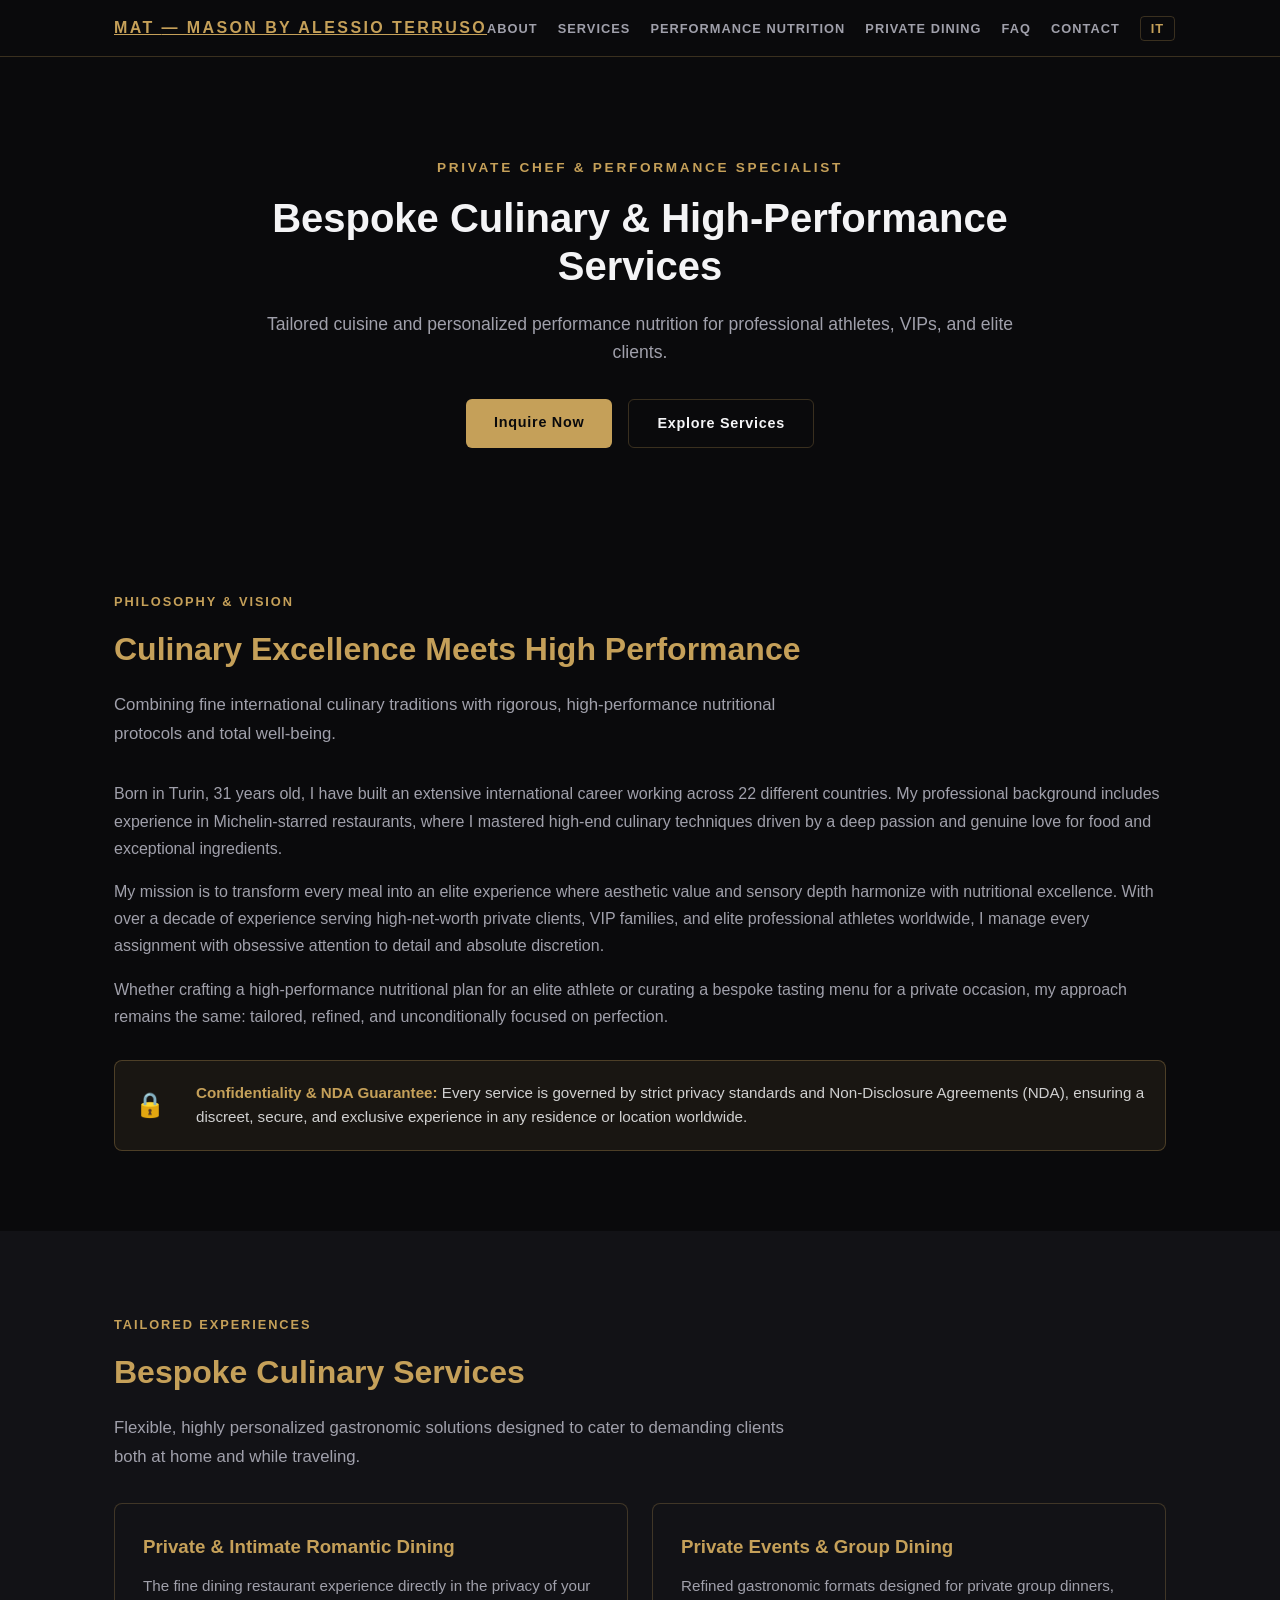
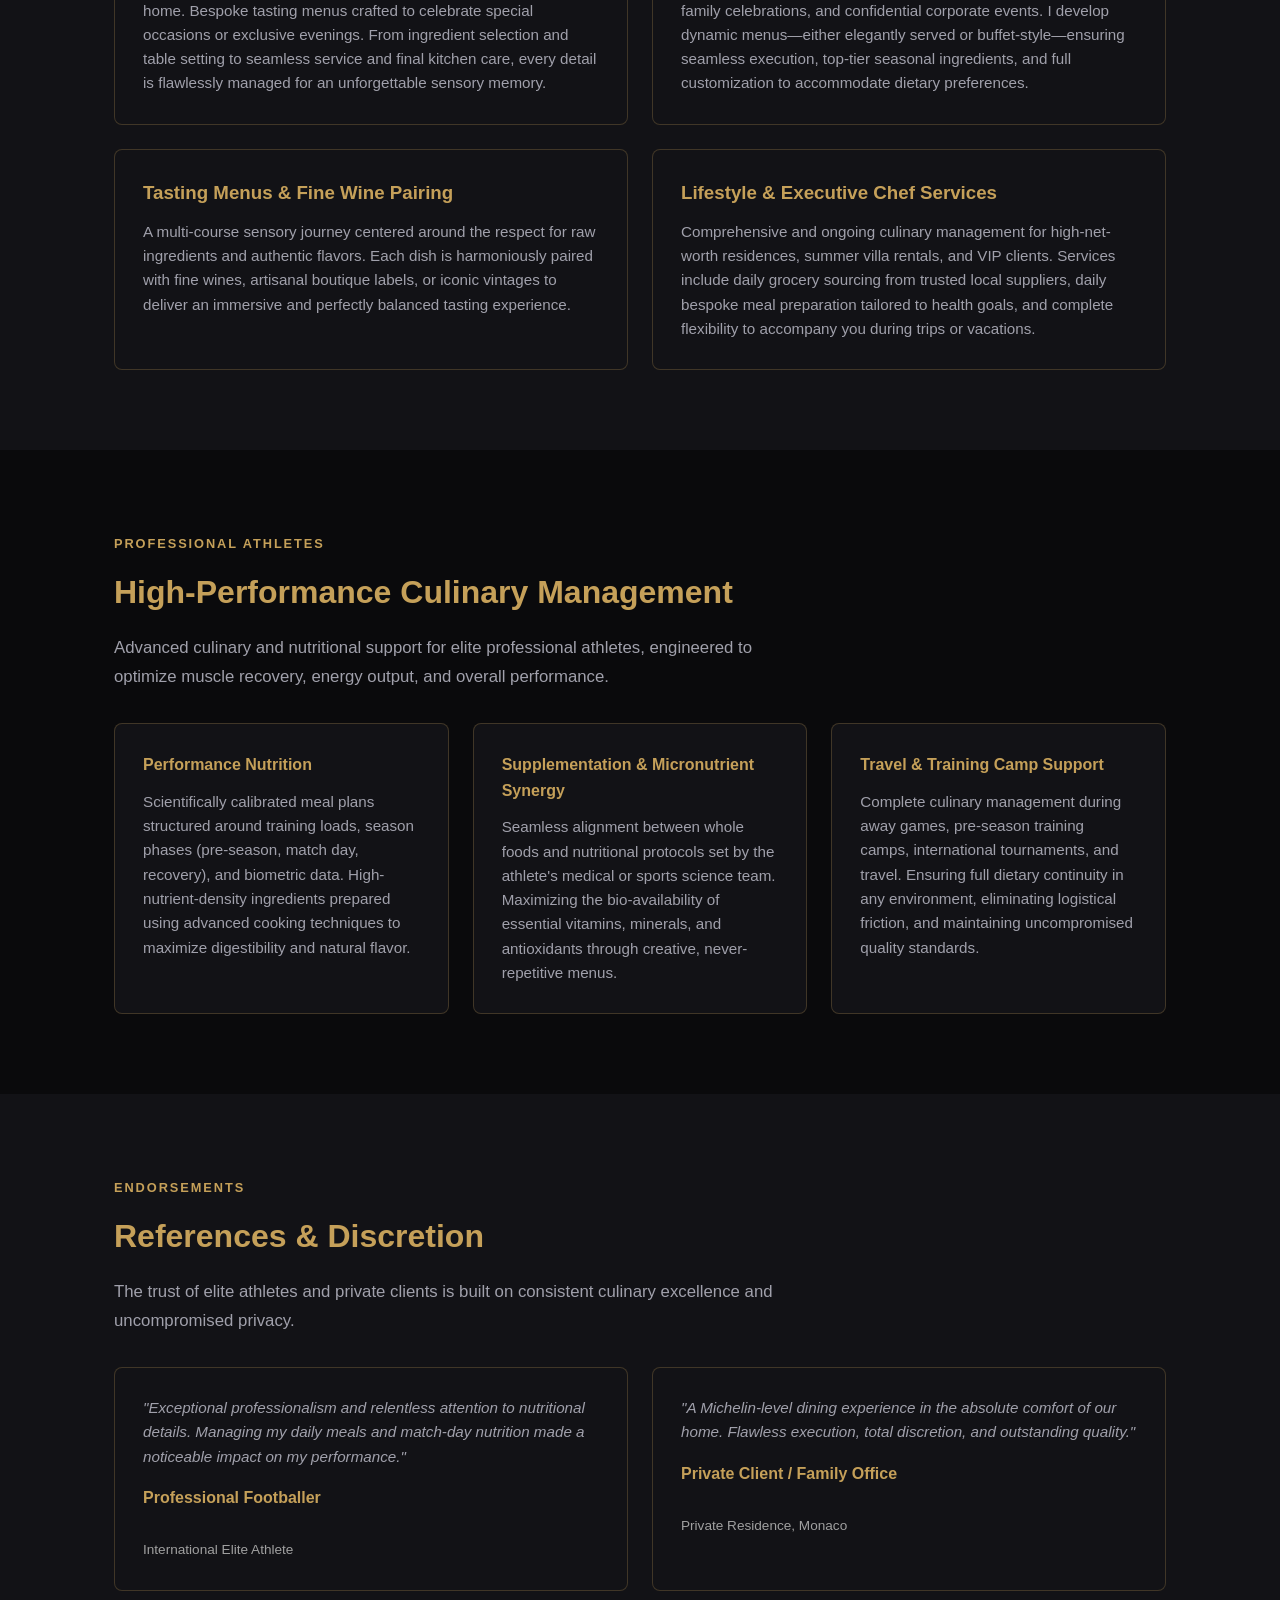
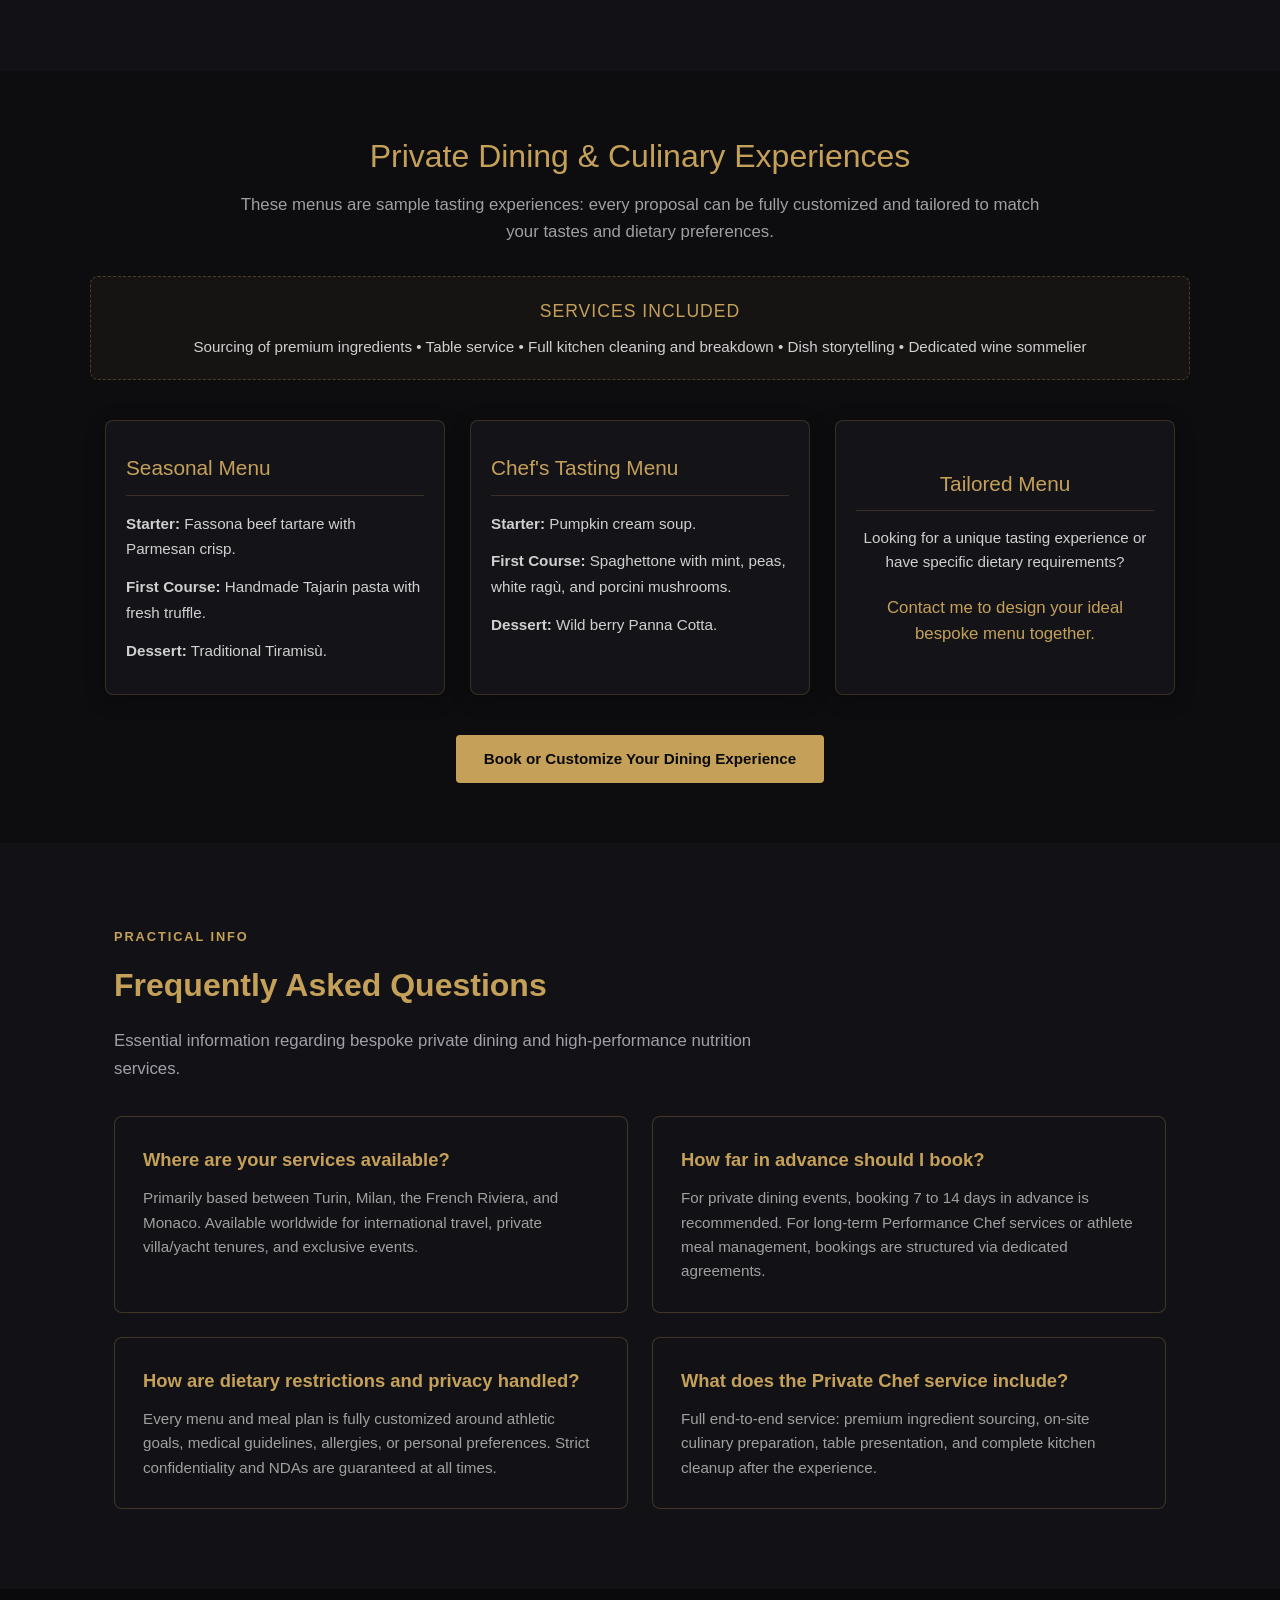
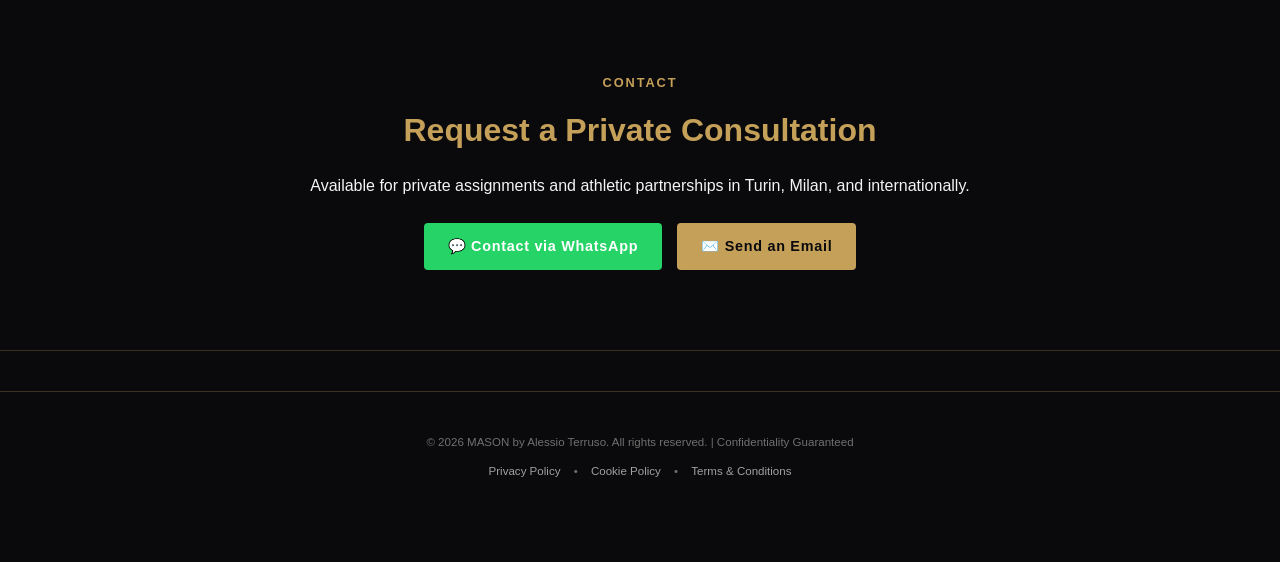
==== en.html @ 3d73643f "Update footer with Terms & Conditions link Added Terms & Conditions link to footer." ====
<!DOCTYPE html>
<html lang="en">
<head>
  <meta charset="UTF-8">
  <meta name="viewport" content="width=device-width, initial-scale=1.0">
  <meta name="theme-color" content="#0a0a0c">
  
  <!-- SEO & Google Keywords (English) -->
  <title>MAT — Private Culinary Experience & Tailored Nutrition | Alessio Terruso</title>
  <meta name="description" content="Bespoke private chef services, fine dining, and performance nutrition for professional athletes and high-profile clients. Absolute privacy guaranteed.">
  <meta name="keywords" content="Private Chef Turin, Luxury Private Chef Italy, Catering Mason, Alessio Terruso, Athlete Performance Nutrition, Bespoke Culinary Services, Personal Chef VIP Europe, Fine Dining Private Services">
  <meta name="robots" content="index, follow">
  <link rel="canonical" href="https://masonterruso.com/en.html">

  <!-- Open Graph / Social Preview -->
  <meta property="og:type" content="website">
  <meta property="og:url" content="https://masonterruso.com/en.html">
  <meta property="og:title" content="MAT — Private Culinary Experience & Tailored Nutrition">
  <meta property="og:description" content="Bespoke private chef services and performance nutrition for elite clients. Ultimate discretion.">
  <meta property="og:image" content="https://masonterruso.com/social-logo.png">

  <!-- Twitter Meta Tags -->
  <meta name="twitter:card" content="summary_large_image">
  <meta name="twitter:title" content="MAT — Mason by Alessio Terruso | Private & Performance Chef">
  <meta name="twitter:description" content="Bespoke culinary services for elite private dining, lifestyle chef management, and high-performance nutrition for professional athletes.">
  <meta name="twitter:url" content="https://masonterruso.com/en.html">
  <meta name="twitter:image" content="https://masonterruso.com/social-logo.png">

  <!-- Favicon and Stylesheet -->
  <link rel="icon" type="image/png" href="favicon.png">
  <link rel="stylesheet" href="style.css?v=3.0">
</head>
<body>

  <!-- NAVIGATION -->
  <header>
    <nav>
      <a href="#" class="logo">MAT <span class="logo-sub">— Mason by Alessio Terruso</span></a>
      <ul class="nav-links">
        <li><a href="#about">About</a></li>
        <li><a href="#services">Services</a></li>
        <li><a href="#performance">Performance Nutrition</a></li>
        <li><a href="#private-dining">Private Dining</a></li>
        <li><a href="#faq">FAQ</a></li>
        <li><a href="#contact">Contact</a></li>
        <li><a href="index.html" class="lang-switch">IT</a></li>
      </ul>
    </nav>
  </header>

  <!-- HERO SECTION -->
  <section class="hero">
    <div class="hero-container">
      <span class="subtitle">PRIVATE CHEF & PERFORMANCE SPECIALIST</span>
      <h1>Bespoke Culinary & High-Performance Services</h1>
      <p>Tailored cuisine and personalized performance nutrition for professional athletes, VIPs, and elite clients.</p>
      <div class="hero-actions">
        <a href="#contact" class="btn btn-primary">Inquire Now</a>
        <a href="#services" class="btn btn-secondary">Explore Services</a>
      </div>
    </div>
  </section>

  <!-- ABOUT SECTION -->
  <section id="about" class="section">
    <div class="container">
      <span class="section-tag">PHILOSOPHY & VISION</span>
      <h2>Culinary Excellence Meets High Performance</h2>
      <p class="lead">Combining fine international culinary traditions with rigorous, high-performance nutritional protocols and total well-being.</p>
      
      <div class="about-description margin-top">
        <p>Born in Turin, 31 years old, I have built an extensive international career working across 22 different countries. My professional background includes experience in Michelin-starred restaurants, where I mastered high-end culinary techniques driven by a deep passion and genuine love for food and exceptional ingredients.</p>
        <p>My mission is to transform every meal into an elite experience where aesthetic value and sensory depth harmonize with nutritional excellence. With over a decade of experience serving high-net-worth private clients, VIP families, and elite professional athletes worldwide, I manage every assignment with obsessive attention to detail and absolute discretion.</p>
        <p>Whether crafting a high-performance nutritional plan for an elite athlete or curating a bespoke tasting menu for a private occasion, my approach remains the same: tailored, refined, and unconditionally focused on perfection.</p>
      </div>

      <div class="privacy-badge" style="margin-top: 30px; background: rgba(197, 160, 89, 0.08); border: 1px solid rgba(197, 160, 89, 0.3); border-radius: 8px; padding: 20px;">
        <span class="privacy-icon" style="font-size: 1.5em; float: left; margin-right: 15px;">🔒</span>
        <p style="margin: 0; font-size: 0.95em; color: #d0d0d0;"><strong>Confidentiality & NDA Guarantee:</strong> Every service is governed by strict privacy standards and Non-Disclosure Agreements (NDA), ensuring a discreet, secure, and exclusive experience in any residence or location worldwide.</p>
      </div>
    </div>
  </section>

  <!-- SERVICES SECTION -->
  <section id="services" class="section bg-card">
    <div class="container">
      <span class="section-tag">TAILORED EXPERIENCES</span>
      <h2>Bespoke Culinary Services</h2>
      <p class="section-intro">Flexible, highly personalized gastronomic solutions designed to cater to demanding clients both at home and while traveling.</p>
      
      <div class="grid-2 margin-top">
        <div class="card">
          <h3>Private & Intimate Romantic Dining</h3>
          <p>The fine dining restaurant experience directly in the privacy of your home. Bespoke tasting menus crafted to celebrate special occasions or exclusive evenings. From ingredient selection and table setting to seamless service and final kitchen care, every detail is flawlessly managed for an unforgettable sensory memory.</p>
        </div>
        <div class="card">
          <h3>Private Events & Group Dining</h3>
          <p>Refined gastronomic formats designed for private group dinners, family celebrations, and confidential corporate events. I develop dynamic menus—either elegantly served or buffet-style—ensuring seamless execution, top-tier seasonal ingredients, and full customization to accommodate dietary preferences.</p>
        </div>
        <div class="card">
          <h3>Tasting Menus & Fine Wine Pairing</h3>
          <p>A multi-course sensory journey centered around the respect for raw ingredients and authentic flavors. Each dish is harmoniously paired with fine wines, artisanal boutique labels, or iconic vintages to deliver an immersive and perfectly balanced tasting experience.</p>
        </div>
        <div class="card">
          <h3>Lifestyle & Executive Chef Services</h3>
          <p>Comprehensive and ongoing culinary management for high-net-worth residences, summer villa rentals, and VIP clients. Services include daily grocery sourcing from trusted local suppliers, daily bespoke meal preparation tailored to health goals, and complete flexibility to accompany you during trips or vacations.</p>
        </div>
      </div>
    </div>
  </section>

  <!-- ATHLETES / PERFORMANCE SECTION -->
  <section id="performance" class="section">
    <div class="container">
      <span class="section-tag">PROFESSIONAL ATHLETES</span>
      <h2>High-Performance Culinary Management</h2>
      <p class="section-intro">Advanced culinary and nutritional support for elite professional athletes, engineered to optimize muscle recovery, energy output, and overall performance.</p>

      <div class="grid-3 margin-top">
        <div class="card">
          <h4>Performance Nutrition</h4>
          <p>Scientifically calibrated meal plans structured around training loads, season phases (pre-season, match day, recovery), and biometric data. High-nutrient-density ingredients prepared using advanced cooking techniques to maximize digestibility and natural flavor.</p>
        </div>
        <div class="card">
          <h4>Supplementation & Micronutrient Synergy</h4>
          <p>Seamless alignment between whole foods and nutritional protocols set by the athlete's medical or sports science team. Maximizing the bio-availability of essential vitamins, minerals, and antioxidants through creative, never-repetitive menus.</p>
        </div>
        <div class="card">
          <h4>Travel & Training Camp Support</h4>
          <p>Complete culinary management during away games, pre-season training camps, international tournaments, and travel. Ensuring full dietary continuity in any environment, eliminating logistical friction, and maintaining uncompromised quality standards.</p>
        </div>
      </div>
    </div>
  </section>

  <!-- TESTIMONIALS & NDA SECTION -->
  <section id="testimonials" class="section bg-card">
    <div class="container">
      <span class="section-tag">ENDORSEMENTS</span>
      <h2>References & Discretion</h2>
      <p class="section-intro">The trust of elite athletes and private clients is built on consistent culinary excellence and uncompromised privacy.</p>
      
      <div class="grid-2 margin-top">
        <div class="card">
          <p class="quote">"Exceptional professionalism and relentless attention to nutritional details. Managing my daily meals and match-day nutrition made a noticeable impact on my performance."</p>
          <div class="quote-author">
            <strong>Professional Footballer</strong><br>
            <span style="color: #a0a0a0; font-size: 0.85em;">International Elite Athlete</span>
          </div>
        </div>
        <div class="card">
          <p class="quote">"A Michelin-level dining experience in the absolute comfort of our home. Flawless execution, total discretion, and outstanding quality."</p>
          <div class="quote-author">
            <strong>Private Client / Family Office</strong><br>
            <span style="color: #a0a0a0; font-size: 0.85em;">Private Residence, Monaco</span>
          </div>
        </div>
      </div>
    </div>
  </section>

  <!-- Private Dining & Sample Menus Section -->
  <section class="private-dining" id="private-dining" style="padding: 60px 20px; background-color: #0d0d10;">
    <div style="max-width: 1100px; margin: 0 auto; text-align: center;">
      
      <h2 style="color: #c5a059; font-size: 2em; margin-bottom: 10px; font-weight: 300;">Private Dining & Culinary Experiences</h2>
      <p style="color: #a0a0a0; font-size: 1.05em; margin-bottom: 30px; font-weight: 300; max-width: 800px; margin-left: auto; margin-right: auto;">
        These menus are sample tasting experiences: every proposal can be fully customized and tailored to match your tastes and dietary preferences.
      </p>

      <!-- Included Services Box -->
      <div style="background: rgba(197, 160, 89, 0.05); border: 1px dashed rgba(197, 160, 89, 0.3); border-radius: 8px; padding: 20px; margin-bottom: 40px; text-align: center;">
        <h4 style="color: #c5a059; margin: 0 0 10px 0; font-size: 1.1em; font-weight: 400; text-transform: uppercase; letter-spacing: 1px;">Services Included</h4>
        <p style="color: #d0d0d0; margin: 0; font-size: 0.95em; line-height: 1.6;">
          Sourcing of premium ingredients • Table service • Full kitchen cleaning and breakdown • Dish storytelling • Dedicated wine sommelier
        </p>
      </div>

      <!-- 3 Menu Boxes Grid -->
      <div style="display: flex; flex-wrap: wrap; gap: 25px; justify-content: center;">
        
        <!-- Box 1: Seasonal Menu -->
        <div style="flex: 1; min-width: 280px; max-width: 340px; background: #141418; border: 1px solid rgba(197, 160, 89, 0.2); border-radius: 8px; padding: 30px 20px; text-align: left; box-shadow: 0 4px 20px rgba(0,0,0,0.3); display: flex; flex-direction: column; justify-content: space-between;">
          <div>
            <h3 style="color: #c5a059; font-size: 1.3em; margin-top: 0; margin-bottom: 15px; font-weight: 400; border-bottom: 1px solid rgba(197, 160, 89, 0.2); padding-bottom: 10px;">Seasonal Menu</h3>
            <ul style="list-style: none; padding: 0; color: #d0d0d0; font-size: 0.95em; line-height: 1.7;">
              <li style="margin-bottom: 12px;"><strong>Starter:</strong> Fassona beef tartare with Parmesan crisp.</li>
              <li style="margin-bottom: 12px;"><strong>First Course:</strong> Handmade Tajarin pasta with fresh truffle.</li>
              <li><strong>Dessert:</strong> Traditional Tiramisù.</li>
            </ul>
          </div>
        </div>

        <!-- Box 2: Chef's Menu -->
        <div style="flex: 1; min-width: 280px; max-width: 340px; background: #141418; border: 1px solid rgba(197, 160, 89, 0.2); border-radius: 8px; padding: 30px 20px; text-align: left; box-shadow: 0 4px 20px rgba(0,0,0,0.3); display: flex; flex-direction: column; justify-content: space-between;">
          <div>
            <h3 style="color: #c5a059; font-size: 1.3em; margin-top: 0; margin-bottom: 15px; font-weight: 400; border-bottom: 1px solid rgba(197, 160, 89, 0.2); padding-bottom: 10px;">Chef's Tasting Menu</h3>
            <ul style="list-style: none; padding: 0; color: #d0d0d0; font-size: 0.95em; line-height: 1.7;">
              <li style="margin-bottom: 12px;"><strong>Starter:</strong> Pumpkin cream soup.</li>
              <li style="margin-bottom: 12px;"><strong>First Course:</strong> Spaghettone with mint, peas, white ragù, and porcini mushrooms.</li>
              <li><strong>Dessert:</strong> Wild berry Panna Cotta.</li>
            </ul>
          </div>
        </div>

        <!-- Box 3: Custom Menu -->
        <div style="flex: 1; min-width: 280px; max-width: 340px; background: #141418; border: 1px solid rgba(197, 160, 89, 0.2); border-radius: 8px; padding: 30px 20px; text-align: center; box-shadow: 0 4px 20px rgba(0,0,0,0.3); display: flex; flex-direction: column; justify-content: center; align-items: center;">
          <h3 style="color: #c5a059; font-size: 1.3em; margin-top: 0; margin-bottom: 15px; font-weight: 400; border-bottom: 1px solid rgba(197, 160, 89, 0.2); padding-bottom: 10px; width: 100%;">Tailored Menu</h3>
          <p style="color: #d0d0d0; font-size: 0.95em; line-height: 1.6; margin-bottom: 20px;">
            Looking for a unique tasting experience or have specific dietary requirements?
          </p>
          <p style="color: #c5a059; font-size: 1.05em; font-weight: 500; margin: 0;">
            Contact me to design your ideal bespoke menu together.
          </p>
        </div>

      </div>

      <!-- Call to Action Button -->
      <div style="margin-top: 40px;">
        <a href="https://wa.me/393518608221?text=Hello%20Alessio,%20I%20would%20like%20more%20information%20about%20arranging%20a%20private%20dining%20experience." 
           style="display: inline-block; padding: 12px 28px; background-color: #c5a059; color: #0a0a0c; text-decoration: none; font-weight: 600; border-radius: 4px; font-size: 0.95em;">
          Book or Customize Your Dining Experience
        </a>
      </div>

    </div>
  </section>

  <!-- FAQ SECTION -->
  <section id="faq" class="section bg-card">
    <div class="container">
      <span class="section-tag">PRACTICAL INFO</span>
      <h2>Frequently Asked Questions</h2>
      <p class="section-intro">Essential information regarding bespoke private dining and high-performance nutrition services.</p>
      
      <div class="grid-2 margin-top">
        <div class="card">
          <h3 style="color: #c5a059; margin-bottom: 12px; font-size: 1.15rem;">Where are your services available?</h3>
          <p style="color: #a0a0a0; font-size: 0.95rem; line-height: 1.6;">Primarily based between Turin, Milan, the French Riviera, and Monaco. Available worldwide for international travel, private villa/yacht tenures, and exclusive events.</p>
        </div>
        
        <div class="card">
          <h3 style="color: #c5a059; margin-bottom: 12px; font-size: 1.15rem;">How far in advance should I book?</h3>
          <p style="color: #a0a0a0; font-size: 0.95rem; line-height: 1.6;">For private dining events, booking 7 to 14 days in advance is recommended. For long-term Performance Chef services or athlete meal management, bookings are structured via dedicated agreements.</p>
        </div>

        <div class="card">
          <h3 style="color: #c5a059; margin-bottom: 12px; font-size: 1.15rem;">How are dietary restrictions and privacy handled?</h3>
          <p style="color: #a0a0a0; font-size: 0.95rem; line-height: 1.6;">Every menu and meal plan is fully customized around athletic goals, medical guidelines, allergies, or personal preferences. Strict confidentiality and NDAs are guaranteed at all times.</p>
        </div>

        <div class="card">
          <h3 style="color: #c5a059; margin-bottom: 12px; font-size: 1.15rem;">What does the Private Chef service include?</h3>
          <p style="color: #a0a0a0; font-size: 0.95rem; line-height: 1.6;">Full end-to-end service: premium ingredient sourcing, on-site culinary preparation, table presentation, and complete kitchen cleanup after the experience.</p>
        </div>
      </div>
    </div>
  </section>
  
  <!-- CONTACT SECTION -->
  <section id="contact" class="section text-center">
    <div class="container">
      <span class="section-tag">CONTACT</span>
      <h2>Request a Private Consultation</h2>
      <p>Available for private assignments and athletic partnerships in Turin, Milan, and internationally.</p>
      
      <div class="contact-actions" style="margin-top: 25px; display: flex; gap: 15px; justify-content: center; flex-wrap: wrap;">
        <a href="https://wa.me/393518608221?text=Hello%20Alessio,%20I%20would%20like%20information%20regarding%20your%20Private%20Chef%20services." target="_blank" class="btn btn-whatsapp" style="padding: 12px 24px; background-color: #25D366; color: #fff; text-decoration: none; border-radius: 4px; font-weight: 600;">
          💬 Contact via WhatsApp
        </a>
        <a href="mailto:info@masonterruso.com" class="btn btn-primary" style="padding: 12px 24px; background-color: #c5a059; color: #0a0a0c; text-decoration: none; border-radius: 4px; font-weight: 600;">
          ✉️ Send an Email
        </a>
      </div>
    </div>
  </section>

  <!-- FOOTER -->
 <footer>
 <footer>
  <div class="container" style="text-align: center; color: #707070; font-size: 0.85em; line-height: 1.8;">
    <p>&copy; 2026 MASON by Alessio Terruso. All rights reserved. | Confidentiality Guaranteed</p>
    <p style="margin-top: 8px;">
      <a href="privacy.html" style="color: #a0a0a0; text-decoration: none; margin: 0 10px;">Privacy Policy</a> • 
      <a href="cookie.html" style="color: #a0a0a0; text-decoration: none; margin: 0 10px;">Cookie Policy</a> • 
      <a href="terms.html" style="color: #a0a0a0; text-decoration: none; margin: 0 10px;">Terms & Conditions</a>
    </p>
  </div>
</footer>
    </p>
  </div>
</footer>

</body>
</html>

</body>
</html>
---- style.css ----
/* ==========================================================================
   MAT — MASON BY ALESSIO TERRUSO | QUIET LUXURY STYLESHEET
   ========================================================================== */

/* 1. VARIABLES & RESET */
:root {
  --bg-main: #0a0a0c;
  --bg-card: #121216;
  --bg-card-hover: #181820;
  --text-primary: #f4f4f6;
  --text-secondary: #a0a0ab;
  --accent-gold: #c5a059;
  --accent-gold-hover: #d4af37;
  --border-color: rgba(197, 160, 89, 0.25);
  --font-family: 'Inter', -apple-system, BlinkMacSystemFont, 'Segoe UI', Roboto, sans-serif;
  --max-width: 1100px;
}

* {
  box-sizing: border-box;
  margin: 0;
  padding: 0;
}

html {
  scroll-behavior: smooth;
  font-family: var(--font-family);
  background-color: var(--bg-main);
  color: var(--text-primary);
  line-height: 1.6;
}

body {
  overflow-x: hidden;
  background-color: var(--bg-main);
  color: var(--text-primary);
}

/* 2. HEADER & NAVIGATION BAR (ALLINEAMENTO ORIZZONTALE FORZATO) */
header {
  background-color: var(--bg-main);
  border-bottom: 1px solid var(--border-color);
  position: sticky;
  top: 0;
  z-index: 1000;
  padding: 15px 0;
  width: 100%;
}

nav {
  max-width: var(--max-width);
  margin: 0 auto;
  padding: 0 24px;
  display: flex !important;
  flex-direction: row !important;
  justify-content: space-between !important;
  align-items: center !important;
}

.logo {
  font-weight: 700;
  letter-spacing: 0.15em;
  color: var(--accent-gold);
  font-size: 1rem;
  text-transform: uppercase;
  white-space: nowrap;
}

.nav-links {
  display: flex !important;
  flex-direction: row !important;
  align-items: center !important;
  list-style: none !important;
  gap: 20px !important;
  margin: 0 !important;
  padding: 0 !important;
}

.nav-links li {
  display: inline-block !important;
  list-style: none !important;
  margin: 0 !important;
  padding: 0 !important;
}

.nav-links a {
  color: var(--text-secondary);
  font-size: 0.8rem;
  font-weight: 600;
  text-transform: uppercase;
  letter-spacing: 0.08em;
  text-decoration: none;
  transition: color 0.3s ease;
  white-space: nowrap;
}

.nav-links a:hover {
  color: var(--accent-gold);
}

.lang-switch {
  border: 1px solid var(--border-color);
  padding: 4px 10px;
  border-radius: 4px;
  color: var(--accent-gold) !important;
}

/* 3. HERO SECTION */
.hero {
  padding: 100px 24px 60px;
  text-align: center;
  max-width: 850px;
  margin: 0 auto;
  clear: both;
}

.subtitle {
  display: block;
  font-size: 0.85rem;
  letter-spacing: 0.2em;
  color: var(--accent-gold);
  text-transform: uppercase;
  margin-bottom: 16px;
  font-weight: 600;
}

.hero h1 {
  font-size: 2.5rem;
  line-height: 1.2;
  margin-bottom: 20px;
  color: var(--text-primary);
}

.hero p {
  font-size: 1.1rem;
  margin-bottom: 32px;
  color: var(--text-secondary);
}

.hero-actions {
  display: flex;
  gap: 16px;
  justify-content: center;
  flex-wrap: wrap;
}

/* 4. BUTTONS */
.btn {
  display: inline-block;
  padding: 12px 28px;
  border-radius: 6px;
  font-size: 0.9rem;
  font-weight: 600;
  letter-spacing: 0.05em;
  text-decoration: none;
  transition: all 0.3s ease;
}

.btn-primary {
  background-color: var(--accent-gold);
  color: #0a0a0c;
}

.btn-primary:hover {
  background-color: var(--accent-gold-hover);
}

.btn-secondary {
  border: 1px solid var(--border-color);
  color: var(--text-primary);
}

.btn-secondary:hover {
  border-color: var(--accent-gold);
  color: var(--accent-gold);
}

.btn-whatsapp {
  background-color: #25d366;
  color: #000;
}

/* 5. SECTIONS & TYPOGRAPHY */
.container {
  max-width: var(--max-width);
  margin: 0 auto;
  padding: 0 24px;
}

.section {
  padding: 80px 0;
  clear: both;
}

.bg-card {
  background-color: var(--bg-card);
}

.text-center {
  text-align: center;
}

.section-tag {
  display: inline-block;
  font-size: 0.8rem;
  font-weight: 600;
  letter-spacing: 0.15em;
  color: var(--accent-gold);
  text-transform: uppercase;
  margin-bottom: 12px;
}

h2 {
  font-size: 2rem;
  margin-bottom: 16px;
  color: var(--accent-gold);
  font-weight: 600;
}

h3, h4 {
  color: var(--accent-gold);
  font-weight: 600;
  margin-bottom: 12px;
}

.section-intro, .lead {
  font-size: 1.05rem;
  color: var(--text-secondary);
  max-width: 700px;
  line-height: 1.7;
}

.about-description p {
  color: var(--text-secondary);
  margin-bottom: 16px;
  line-height: 1.7;
}

.margin-top {
  margin-top: 32px;
}

/* 6. GRIDS & CARDS */
.grid-2 {
  display: grid;
  grid-template-columns: repeat(2, 1fr);
  gap: 24px;
}

.grid-3 {
  display: grid;
  grid-template-columns: repeat(3, 1fr);
  gap: 24px;
}

.card {
  background-color: var(--bg-card);
  border: 1px solid var(--border-color);
  padding: 28px;
  border-radius: 8px;
  transition: transform 0.3s ease, border-color 0.3s ease;
}

.card:hover {
  transform: translateY(-4px);
  border-color: var(--accent-gold);
}

.card p {
  color: var(--text-secondary);
  font-size: 0.95rem;
  line-height: 1.6;
}

/* PRIVACY BADGE */
.privacy-badge {
  margin-top: 32px;
  padding: 20px;
  border: 1px solid var(--border-color);
  border-radius: 8px;
  background-color: rgba(197, 160, 89, 0.05);
  display: flex;
  gap: 16px;
  align-items: center;
}

.privacy-badge p {
  color: var(--text-secondary);
  font-size: 0.95rem;
  margin: 0;
}

.privacy-badge strong {
  color: var(--accent-gold);
}

/* 7. GALLERY */
.gallery-grid {
  display: grid;
  grid-template-columns: repeat(3, 1fr);
  gap: 24px;
}

.gallery-item {
  position: relative;
  border-radius: 8px;
  overflow: hidden;
  border: 1px solid var(--border-color);
}

.gallery-item img {
  width: 100%;
  height: 280px;
  object-fit: cover;
  display: block;
}

.gallery-caption {
  position: absolute;
  bottom: 0;
  left: 0;
  right: 0;
  padding: 16px;
  background: linear-gradient(transparent, rgba(10, 10, 12, 0.95));
  color: var(--accent-gold);
  font-size: 0.9rem;
}

/* TESTIMONIALS */
.quote {
  font-style: italic;
  margin-bottom: 16px;
  color: var(--text-primary);
}

.quote-author strong {
  display: block;
  color: var(--accent-gold);
}

.quote-author span {
  font-size: 0.8rem;
  color: var(--text-secondary);
}

/* FOOTER */
footer {
  padding: 40px 0;
  border-top: 1px solid var(--border-color);
  text-align: center;
  font-size: 0.85rem;
  color: var(--text-secondary);
}

/* 8. RESPONSIVE DESIGN (TABLET & MOBILE) */
@media (max-width: 900px) {
  nav {
    flex-direction: column !important;
    gap: 16px !important;
  }

  .nav-links {
    flex-wrap: wrap !important;
    justify-content: center !important;
  }

  .grid-2, .grid-3, .gallery-grid {
    grid-template-columns: 1fr;
  }
}
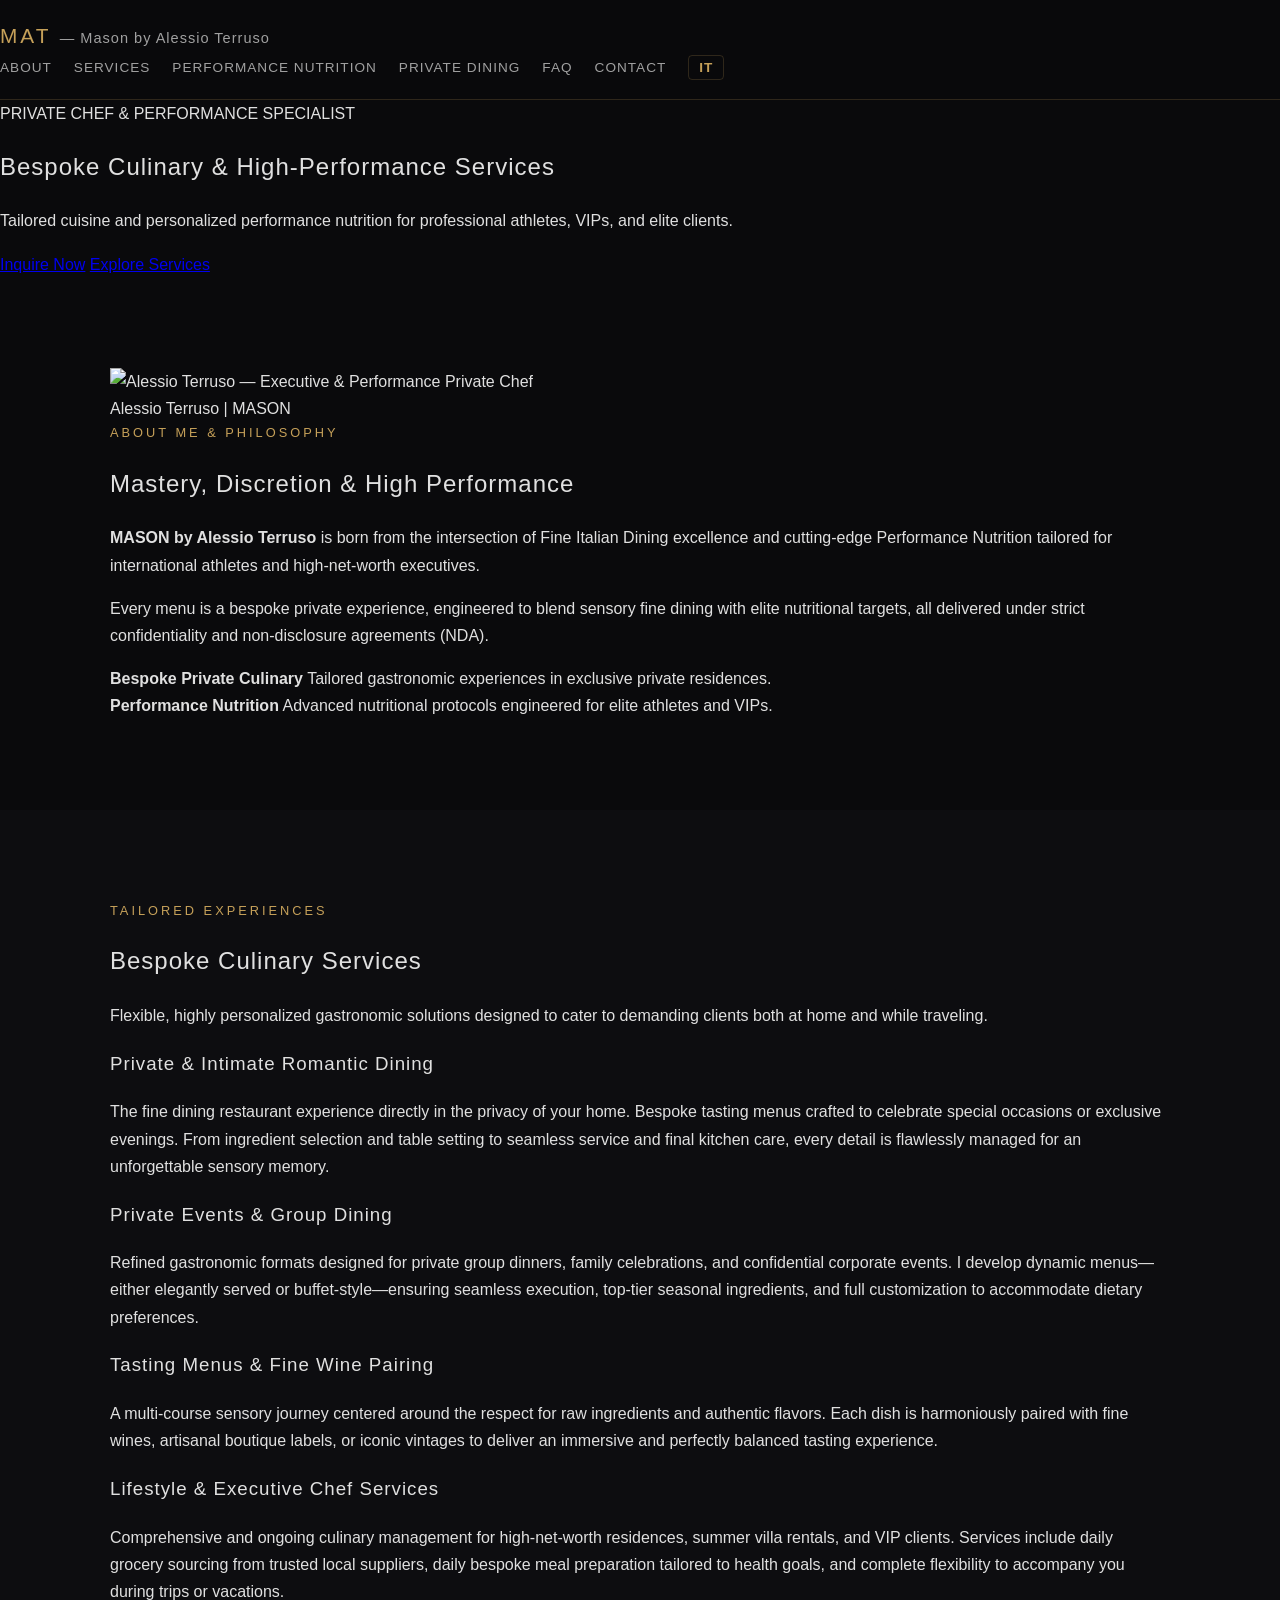
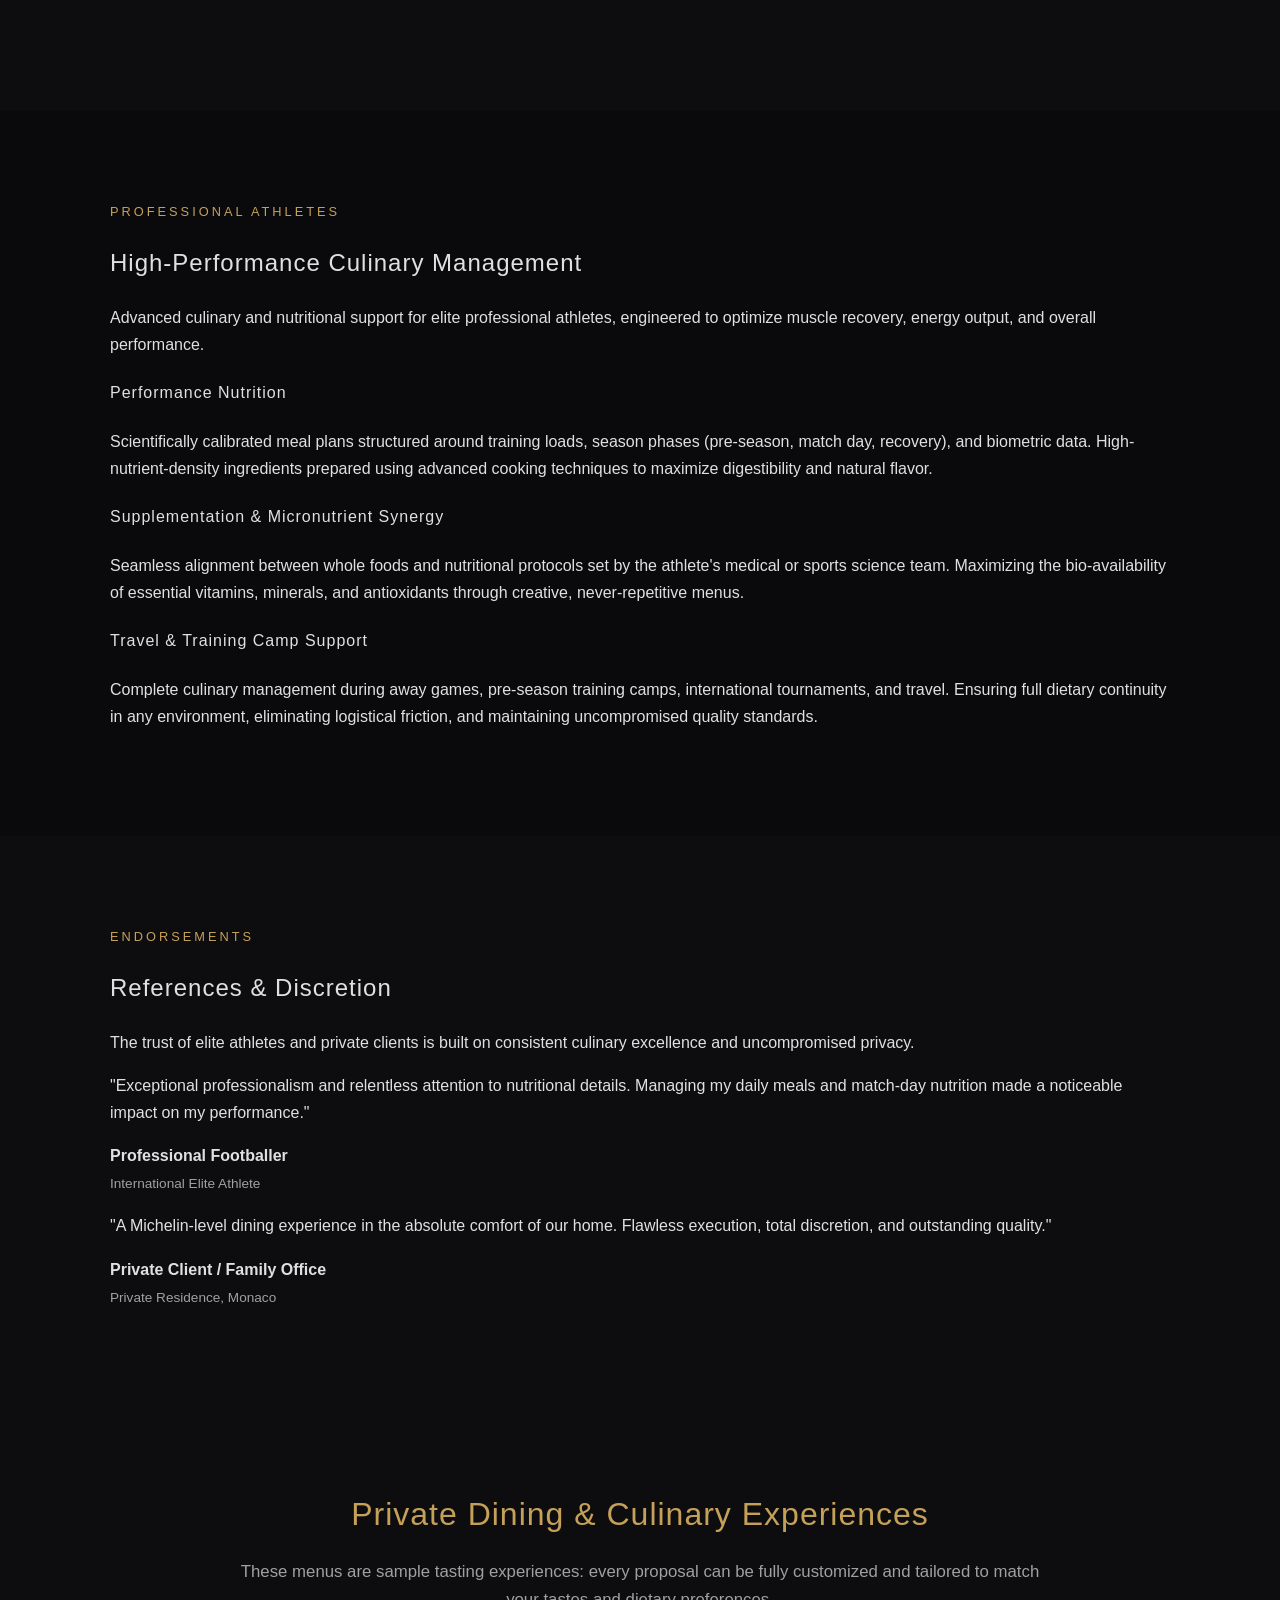
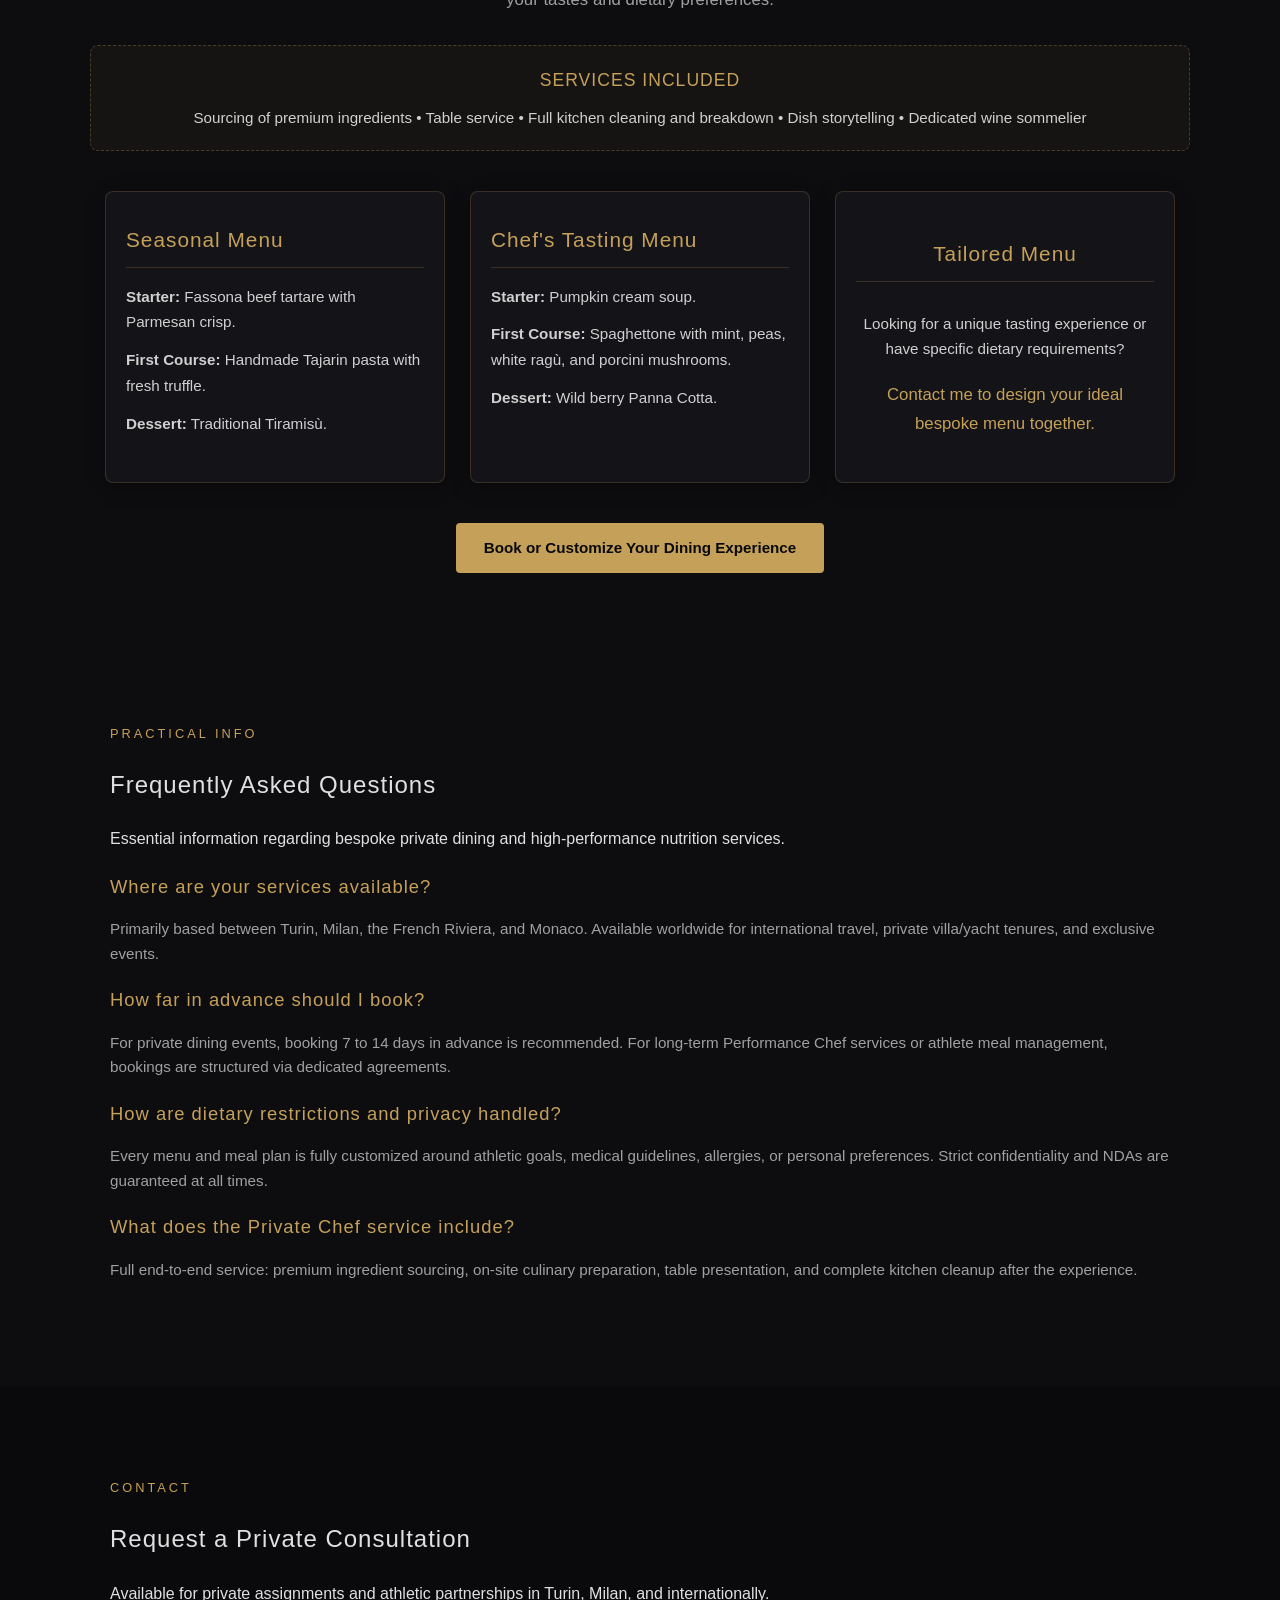
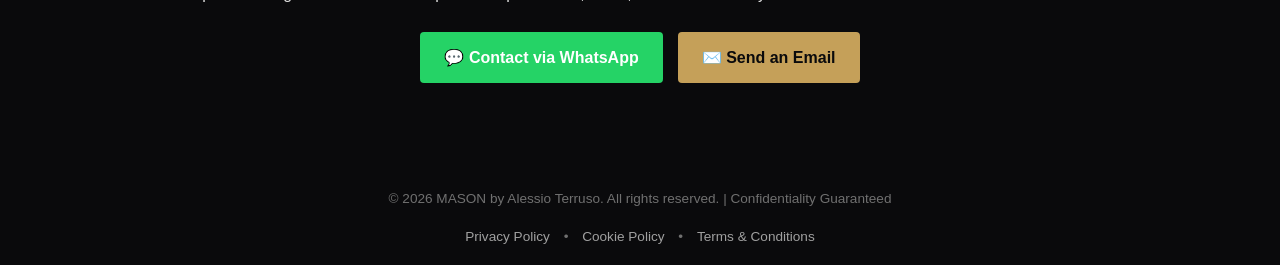
==== commit 2eba7cb0: "Revise about section with new content and layout" ====
--- a/en.html
+++ b/en.html
@@ -62,24 +62,35 @@
   </section>
 
   <!-- ABOUT SECTION -->
-  <section id="about" class="section">
-    <div class="container">
-      <span class="section-tag">PHILOSOPHY & VISION</span>
-      <h2>Culinary Excellence Meets High Performance</h2>
-      <p class="lead">Combining fine international culinary traditions with rigorous, high-performance nutritional protocols and total well-being.</p>
-      
-      <div class="about-description margin-top">
-        <p>Born in Turin, 31 years old, I have built an extensive international career working across 22 different countries. My professional background includes experience in Michelin-starred restaurants, where I mastered high-end culinary techniques driven by a deep passion and genuine love for food and exceptional ingredients.</p>
-        <p>My mission is to transform every meal into an elite experience where aesthetic value and sensory depth harmonize with nutritional excellence. With over a decade of experience serving high-net-worth private clients, VIP families, and elite professional athletes worldwide, I manage every assignment with obsessive attention to detail and absolute discretion.</p>
-        <p>Whether crafting a high-performance nutritional plan for an elite athlete or curating a bespoke tasting menu for a private occasion, my approach remains the same: tailored, refined, and unconditionally focused on perfection.</p>
-      </div>
-
-      <div class="privacy-badge" style="margin-top: 30px; background: rgba(197, 160, 89, 0.08); border: 1px solid rgba(197, 160, 89, 0.3); border-radius: 8px; padding: 20px;">
-        <span class="privacy-icon" style="font-size: 1.5em; float: left; margin-right: 15px;">🔒</span>
-        <p style="margin: 0; font-size: 0.95em; color: #d0d0d0;"><strong>Confidentiality & NDA Guarantee:</strong> Every service is governed by strict privacy standards and Non-Disclosure Agreements (NDA), ensuring a discreet, secure, and exclusive experience in any residence or location worldwide.</p>
-      </div>
-    </div>
-  </section>
+<section id="about" class="section">
+  <div class="container">
+    <div class="about-grid">
+      <!-- High-Quality Image Column -->
+      <div class="about-image-wrapper">
+        <img src="alessio-terruso.webp" alt="Alessio Terruso — Executive & Performance Private Chef" class="about-img" loading="lazy">
+        <div class="about-img-badge">Alessio Terruso | MASON</div>
+      </div>
+
+      <!-- Descriptive Text Column -->
+      <div class="about-content">
+        <span class="section-tag">About Me & Philosophy</span>
+        <h2>Mastery, Discretion & High Performance</h2>
+        <p><strong>MASON by Alessio Terruso</strong> is born from the intersection of Fine Italian Dining excellence and cutting-edge Performance Nutrition tailored for international athletes and high-net-worth executives.</p>
+        <p>Every menu is a bespoke private experience, engineered to blend sensory fine dining with elite nutritional targets, all delivered under strict confidentiality and non-disclosure agreements (NDA).</p>
+        <div class="about-highlights">
+          <div class="highlight-item">
+            <strong>Bespoke Private Culinary</strong>
+            <span>Tailored gastronomic experiences in exclusive private residences.</span>
+          </div>
+          <div class="highlight-item">
+            <strong>Performance Nutrition</strong>
+            <span>Advanced nutritional protocols engineered for elite athletes and VIPs.</span>
+          </div>
+        </div>
+      </div>
+    </div>
+  </div>
+</section>
 
   <!-- SERVICES SECTION -->
   <section id="services" class="section bg-card">
--- a/style.css
+++ b/style.css
@@ -1,97 +1,127 @@
-/* ==========================================================================
-   MAT — MASON BY ALESSIO TERRUSO | QUIET LUXURY STYLESHEET
-   ========================================================================== */
-
-/* 1. VARIABLES & RESET */
+/* ==========================================
+   MASON by Alessio Terruso — Style Sheet v3.0
+   Design System: Quiet Luxury / Minimal Dark
+   ========================================== */
+
+/* --- VARIABILI GLOBALI --- */
 :root {
-  --bg-main: #0a0a0c;
+  --bg-primary: #0a0a0c;
+  --bg-secondary: #0d0d10;
   --bg-card: #121216;
-  --bg-card-hover: #181820;
-  --text-primary: #f4f4f6;
-  --text-secondary: #a0a0ab;
+  --bg-card-hover: #16161c;
   --accent-gold: #c5a059;
-  --accent-gold-hover: #d4af37;
-  --border-color: rgba(197, 160, 89, 0.25);
-  --font-family: 'Inter', -apple-system, BlinkMacSystemFont, 'Segoe UI', Roboto, sans-serif;
-  --max-width: 1100px;
-}
-
-* {
+  --accent-gold-light: #d8b26a;
+  --text-main: #e0e0e0;
+  --text-secondary: #a0a0a0;
+  --border-gold: rgba(197, 160, 89, 0.2);
+  --border-gold-strong: rgba(197, 160, 89, 0.45);
+}
+
+/* --- RESET & SCROLL --- */
+*, *::before, *::after {
   box-sizing: border-box;
+}
+
+html {
+  scroll-behavior: smooth;
+}
+
+body {
   margin: 0;
   padding: 0;
-}
-
-html {
-  scroll-behavior: smooth;
-  font-family: var(--font-family);
-  background-color: var(--bg-main);
-  color: var(--text-primary);
-  line-height: 1.6;
-}
-
-body {
-  overflow-x: hidden;
-  background-color: var(--bg-main);
-  color: var(--text-primary);
-}
-
-/* 2. HEADER & NAVIGATION BAR (ALLINEAMENTO ORIZZONTALE FORZATO) */
+  font-family: 'Helvetica Neue', Helvetica, Arial, sans-serif;
+  background-color: var(--bg-primary);
+  color: var(--text-main);
+  line-height: 1.7;
+  -webkit-font-smoothing: antialiased;
+}
+
+/* --- LAYOUT & SEZIONI --- */
+.container {
+  max-width: 1100px;
+  margin: 0 auto;
+  padding: 0 20px;
+}
+
+.section {
+  padding: 90px 20px;
+}
+
+.bg-card {
+  background-color: var(--bg-secondary);
+}
+
+.section-tag {
+  display: block;
+  color: var(--accent-gold);
+  font-size: 0.8em;
+  text-transform: uppercase;
+  letter-spacing: 3px;
+  margin-bottom: 10px;
+  font-weight: 500;
+}
+
+h1, h2, h3, h4 {
+  font-weight: 300;
+  letter-spacing: 1px;
+}
+
+/* --- HEADER & NAVIGAZIONE --- */
 header {
-  background-color: var(--bg-main);
-  border-bottom: 1px solid var(--border-color);
+  padding: 18px 0;
+  border-bottom: 1px solid var(--border-gold);
+  background-color: rgba(10, 10, 12, 0.92);
+  backdrop-filter: blur(12px);
+  -webkit-backdrop-filter: blur(12px);
   position: sticky;
   top: 0;
   z-index: 1000;
-  padding: 15px 0;
-  width: 100%;
 }
 
 nav {
-  max-width: var(--max-width);
+ nav {
+  max-width: 1200px;
   margin: 0 auto;
-  padding: 0 24px;
-  display: flex !important;
-  flex-direction: row !important;
-  justify-content: space-between !important;
-  align-items: center !important;
+  padding: 0 20px;
+  display: flex;
+  justify-content: space-between;
+  align-items: center;
+  gap: 40px;
 }
 
 .logo {
-  font-weight: 700;
-  letter-spacing: 0.15em;
-  color: var(--accent-gold);
-  font-size: 1rem;
+  font-size: 1.3em;
+  letter-spacing: 3px;
+  color: var(--accent-gold);
+  text-decoration: none;
+  font-weight: 300;
+}
+
+.logo-sub {
+  font-size: 0.7em;
+  color: var(--text-secondary);
+  font-weight: 300;
+  letter-spacing: 1px;
+  margin-right: 25px;
+}
+
+.nav-links {
+  list-style: none;
+  display: flex;
+  gap: 22px;
+  margin: 0;
+  margin-left: auto;
+  padding: 0;
+  align-items: center;
+}
+
+.nav-links a {
+  text-decoration: none;
+  color: var(--text-secondary);
+  font-size: 0.85em;
   text-transform: uppercase;
-  white-space: nowrap;
-}
-
-.nav-links {
-  display: flex !important;
-  flex-direction: row !important;
-  align-items: center !important;
-  list-style: none !important;
-  gap: 20px !important;
-  margin: 0 !important;
-  padding: 0 !important;
-}
-
-.nav-links li {
-  display: inline-block !important;
-  list-style: none !important;
-  margin: 0 !important;
-  padding: 0 !important;
-}
-
-.nav-links a {
-  color: var(--text-secondary);
-  font-size: 0.8rem;
-  font-weight: 600;
-  text-transform: uppercase;
-  letter-spacing: 0.08em;
-  text-decoration: none;
+  letter-spacing: 1px;
   transition: color 0.3s ease;
-  white-space: nowrap;
 }
 
 .nav-links a:hover {
@@ -99,220 +129,178 @@
 }
 
 .lang-switch {
-  border: 1px solid var(--border-color);
+  font-weight: 600 !important;
+  border: 1px solid var(--border-gold);
   padding: 4px 10px;
   border-radius: 4px;
   color: var(--accent-gold) !important;
 }
 
-/* 3. HERO SECTION */
+/* --- HERO SECTION --- */
 .hero {
-  padding: 100px 24px 60px;
+  padding: 120px 20px 100px 20px;
   text-align: center;
-  max-width: 850px;
+  background: radial-gradient(circle at center, #14141a 0%, var(--bg-primary) 100%);
+}
+
+.hero-container {
+  max-width: 800px;
   margin: 0 auto;
-  clear: both;
-}
-
-.subtitle {
+}
+
+.hero .subtitle {
+  color: var(--accent-gold);
+  font-size: 0.85em;
+  letter-spacing: 3px;
+  text-transform: uppercase;
   display: block;
-  font-size: 0.85rem;
-  letter-spacing: 0.2em;
-  color: var(--accent-gold);
-  text-transform: uppercase;
-  margin-bottom: 16px;
-  font-weight: 600;
+  margin-bottom: 15px;
 }
 
 .hero h1 {
-  font-size: 2.5rem;
+  font-size: 2.8em;
+  color: var(--text-main);
+  margin-bottom: 20px;
   line-height: 1.2;
-  margin-bottom: 20px;
-  color: var(--text-primary);
 }
 
 .hero p {
-  font-size: 1.1rem;
-  margin-bottom: 32px;
   color: var(--text-secondary);
+  font-size: 1.1em;
+  margin-bottom: 35px;
+  font-weight: 300;
 }
 
 .hero-actions {
   display: flex;
-  gap: 16px;
+  gap: 15px;
   justify-content: center;
   flex-wrap: wrap;
 }
 
-/* 4. BUTTONS */
+/* --- CARD & GRIGLIE --- */
+.grid-2 {
+  display: grid;
+  grid-template-columns: repeat(auto-fit, minmax(300px, 1fr));
+  gap: 30px;
+}
+
+.grid-3 {
+  display: grid;
+  grid-template-columns: repeat(auto-fit, minmax(280px, 1fr));
+  gap: 30px;
+}
+
+.card {
+  background: var(--bg-card);
+  border: 1px solid var(--border-gold);
+  border-radius: 6px;
+  padding: 35px 25px;
+  transition: all 0.35s ease;
+  box-shadow: 0 4px 20px rgba(0,0,0,0.3);
+}
+
+.card:hover {
+  border-color: var(--border-gold-strong);
+  background: var(--bg-card-hover);
+  transform: translateY(-3px);
+}
+
+.card h3, .card h4 {
+  color: var(--accent-gold);
+  margin-top: 0;
+  margin-bottom: 12px;
+}
+
+.card p {
+  color: var(--text-main);
+  font-size: 0.95em;
+  margin: 0;
+}
+
+/* --- TESTIMONIALS / CITAZIONI --- */
+.quote {
+  font-style: italic;
+  color: var(--text-main);
+  margin-bottom: 20px;
+  font-size: 0.98em;
+}
+
+.quote-author strong {
+  color: var(--accent-gold);
+  display: block;
+}
+
+/* --- PULSANTI & CTA --- */
 .btn {
   display: inline-block;
-  padding: 12px 28px;
-  border-radius: 6px;
-  font-size: 0.9rem;
+  padding: 13px 28px;
+  border-radius: 4px;
+  text-decoration: none;
   font-weight: 600;
-  letter-spacing: 0.05em;
-  text-decoration: none;
+  font-size: 0.9em;
+  letter-spacing: 1px;
   transition: all 0.3s ease;
+  cursor: pointer;
 }
 
 .btn-primary {
   background-color: var(--accent-gold);
-  color: #0a0a0c;
+  color: var(--bg-primary);
+  border: 1px solid var(--accent-gold);
 }
 
 .btn-primary:hover {
-  background-color: var(--accent-gold-hover);
+  background-color: var(--accent-gold-light);
+  border-color: var(--accent-gold-light);
 }
 
 .btn-secondary {
-  border: 1px solid var(--border-color);
-  color: var(--text-primary);
+  border: 1px solid var(--border-gold);
+  color: var(--text-main);
+  background: transparent;
 }
 
 .btn-secondary:hover {
   border-color: var(--accent-gold);
   color: var(--accent-gold);
+  background: rgba(197, 160, 89, 0.05);
 }
 
 .btn-whatsapp {
-  background-color: #25d366;
-  color: #000;
-}
-
-/* 5. SECTIONS & TYPOGRAPHY */
-.container {
-  max-width: var(--max-width);
-  margin: 0 auto;
-  padding: 0 24px;
-}
-
-.section {
-  padding: 80px 0;
-  clear: both;
-}
-
-.bg-card {
-  background-color: var(--bg-card);
-}
-
-.text-center {
-  text-align: center;
-}
-
-.section-tag {
-  display: inline-block;
-  font-size: 0.8rem;
-  font-weight: 600;
-  letter-spacing: 0.15em;
-  color: var(--accent-gold);
-  text-transform: uppercase;
-  margin-bottom: 12px;
-}
-
-h2 {
-  font-size: 2rem;
-  margin-bottom: 16px;
-  color: var(--accent-gold);
-  font-weight: 600;
-}
-
-h3, h4 {
-  color: var(--accent-gold);
-  font-weight: 600;
-  margin-bottom: 12px;
-}
-
-.section-intro, .lead {
-  font-size: 1.05rem;
-  color: var(--text-secondary);
-  max-width: 700px;
-  line-height: 1.7;
-}
-
-.about-description p {
-  color: var(--text-secondary);
-  margin-bottom: 16px;
-  line-height: 1.7;
-}
-
-.margin-top {
-  margin-top: 32px;
-}
-
-/* 6. GRIDS & CARDS */
-.grid-2 {
-  display: grid;
-  grid-template-columns: repeat(2, 1fr);
-  gap: 24px;
-}
-
-.grid-3 {
-  display: grid;
-  grid-template-columns: repeat(3, 1fr);
-  gap: 24px;
-}
-
-.card {
-  background-color: var(--bg-card);
-  border: 1px solid var(--border-color);
-  padding: 28px;
-  border-radius: 8px;
-  transition: transform 0.3s ease, border-color 0.3s ease;
-}
-
-.card:hover {
-  transform: translateY(-4px);
-  border-color: var(--accent-gold);
-}
-
-.card p {
-  color: var(--text-secondary);
-  font-size: 0.95rem;
-  line-height: 1.6;
-}
-
-/* PRIVACY BADGE */
-.privacy-badge {
-  margin-top: 32px;
-  padding: 20px;
-  border: 1px solid var(--border-color);
-  border-radius: 8px;
-  background-color: rgba(197, 160, 89, 0.05);
-  display: flex;
-  gap: 16px;
-  align-items: center;
-}
-
-.privacy-badge p {
-  color: var(--text-secondary);
-  font-size: 0.95rem;
-  margin: 0;
-}
-
-.privacy-badge strong {
-  color: var(--accent-gold);
-}
-
-/* 7. GALLERY */
+  background-color: #25D366;
+  color: #ffffff;
+  border: 1px solid #25D366;
+}
+
+.btn-whatsapp:hover {
+  background-color: #2ebd59;
+}
+
+/* --- GALLERIA PORTFOLIO --- */
 .gallery-grid {
   display: grid;
-  grid-template-columns: repeat(3, 1fr);
-  gap: 24px;
+  grid-template-columns: repeat(auto-fit, minmax(320px, 1fr));
+  gap: 30px;
 }
 
 .gallery-item {
   position: relative;
-  border-radius: 8px;
+  border-radius: 6px;
   overflow: hidden;
-  border: 1px solid var(--border-color);
+  border: 1px solid var(--border-gold);
 }
 
 .gallery-item img {
   width: 100%;
-  height: 280px;
+  height: 350px;
   object-fit: cover;
   display: block;
+  transition: transform 0.6s ease;
+}
+
+.gallery-item:hover img {
+  transform: scale(1.04);
 }
 
 .gallery-caption {
@@ -320,51 +308,41 @@
   bottom: 0;
   left: 0;
   right: 0;
-  padding: 16px;
-  background: linear-gradient(transparent, rgba(10, 10, 12, 0.95));
-  color: var(--accent-gold);
-  font-size: 0.9rem;
-}
-
-/* TESTIMONIALS */
-.quote {
-  font-style: italic;
-  margin-bottom: 16px;
-  color: var(--text-primary);
-}
-
-.quote-author strong {
-  display: block;
-  color: var(--accent-gold);
-}
-
-.quote-author span {
-  font-size: 0.8rem;
+  padding: 20px;
+  background: linear-gradient(to top, rgba(10,10,12,0.95), transparent);
+  color: var(--text-main);
+  font-size: 0.9em;
+  letter-spacing: 1px;
+}
+
+/* --- FOOTER --- */
+footer {
+  padding: 40px 20px;
+  border-top: 1px solid var(--border-gold);
+  background-color: var(--bg-primary);
+  text-align: center;
   color: var(--text-secondary);
-}
-
-/* FOOTER */
-footer {
-  padding: 40px 0;
-  border-top: 1px solid var(--border-color);
-  text-align: center;
-  font-size: 0.85rem;
-  color: var(--text-secondary);
-}
-
-/* 8. RESPONSIVE DESIGN (TABLET & MOBILE) */
-@media (max-width: 900px) {
+  font-size: 0.85em;
+}
+
+/* --- OPTIMIZATION MOBILE --- */
+@media (max-width: 768px) {
   nav {
-    flex-direction: column !important;
-    gap: 16px !important;
+    flex-direction: column;
+    gap: 15px;
   }
-
+  
   .nav-links {
-    flex-wrap: wrap !important;
-    justify-content: center !important;
+    flex-wrap: wrap;
+    justify-content: center;
+    gap: 12px;
   }
 
-  .grid-2, .grid-3, .gallery-grid {
-    grid-template-columns: 1fr;
+  .hero h1 {
+    font-size: 2.1em;
   }
-}
+
+  .section {
+    padding: 60px 20px;
+  }
+}
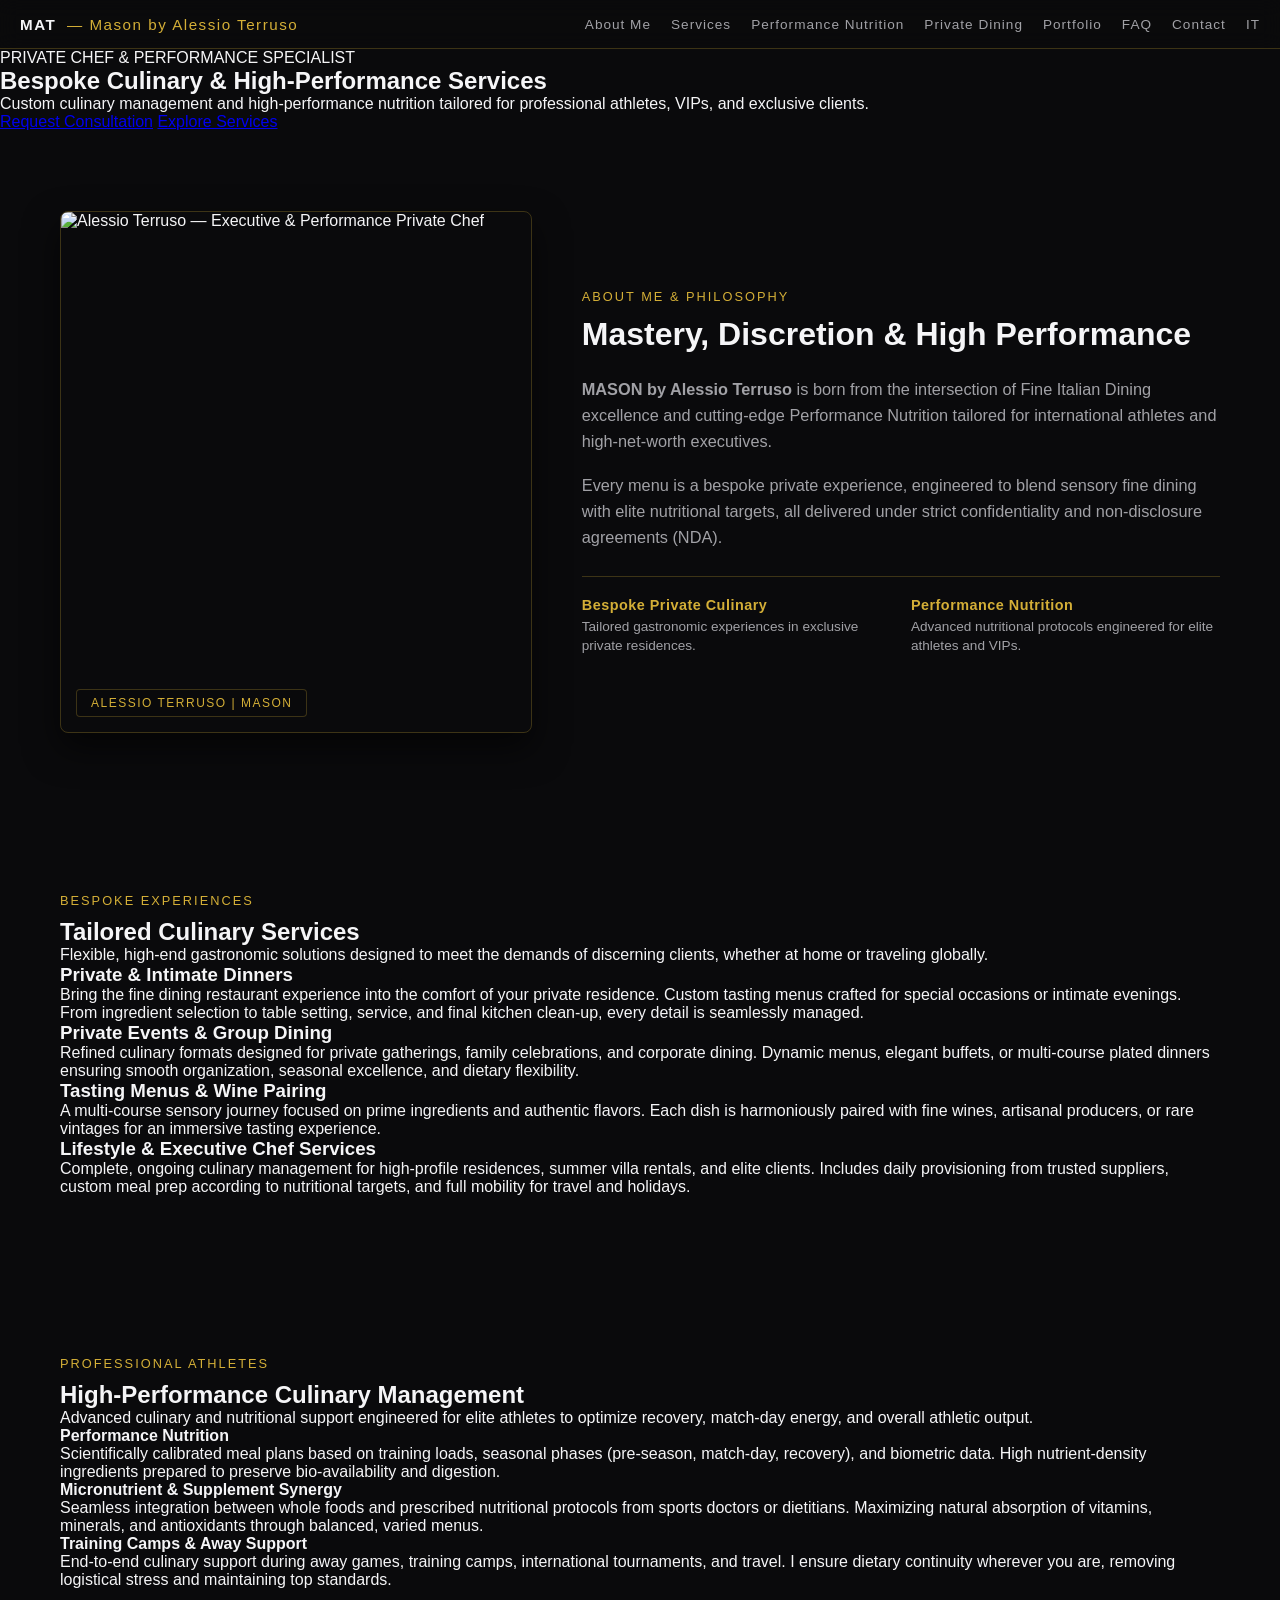
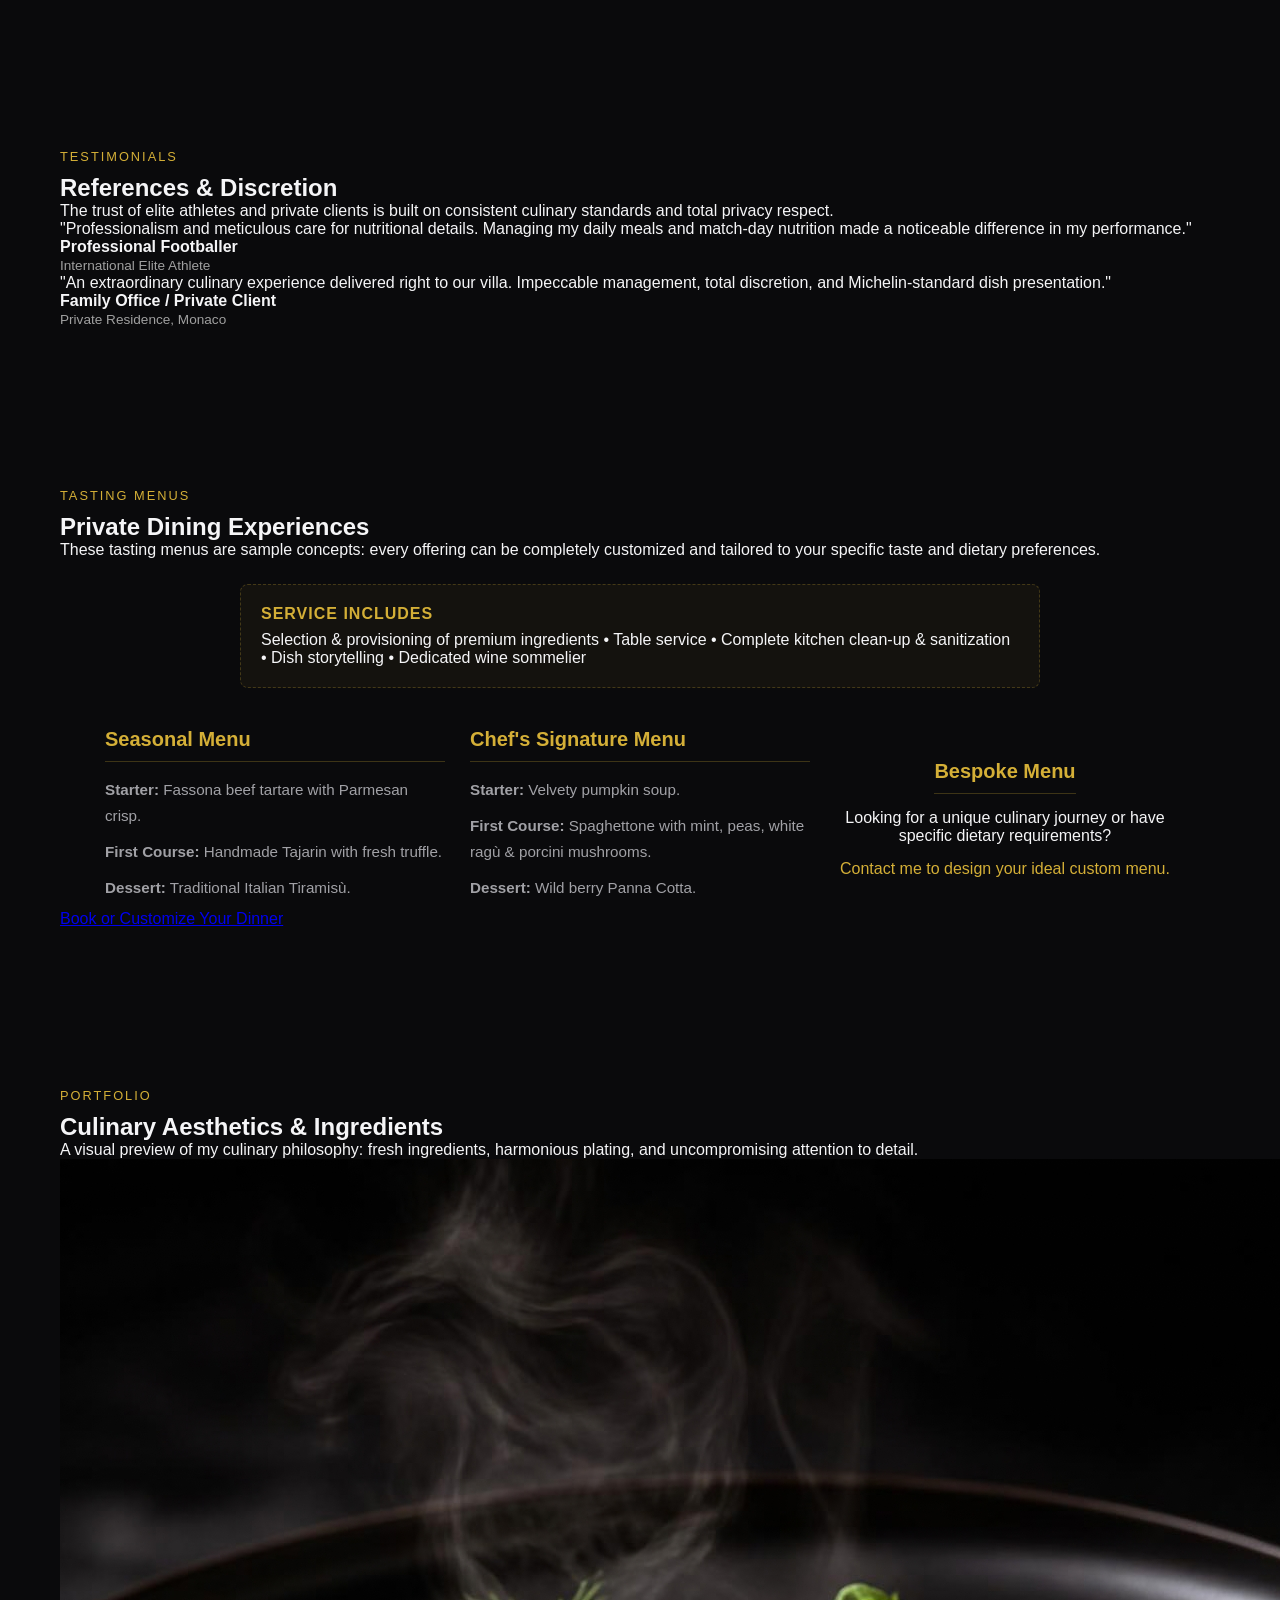
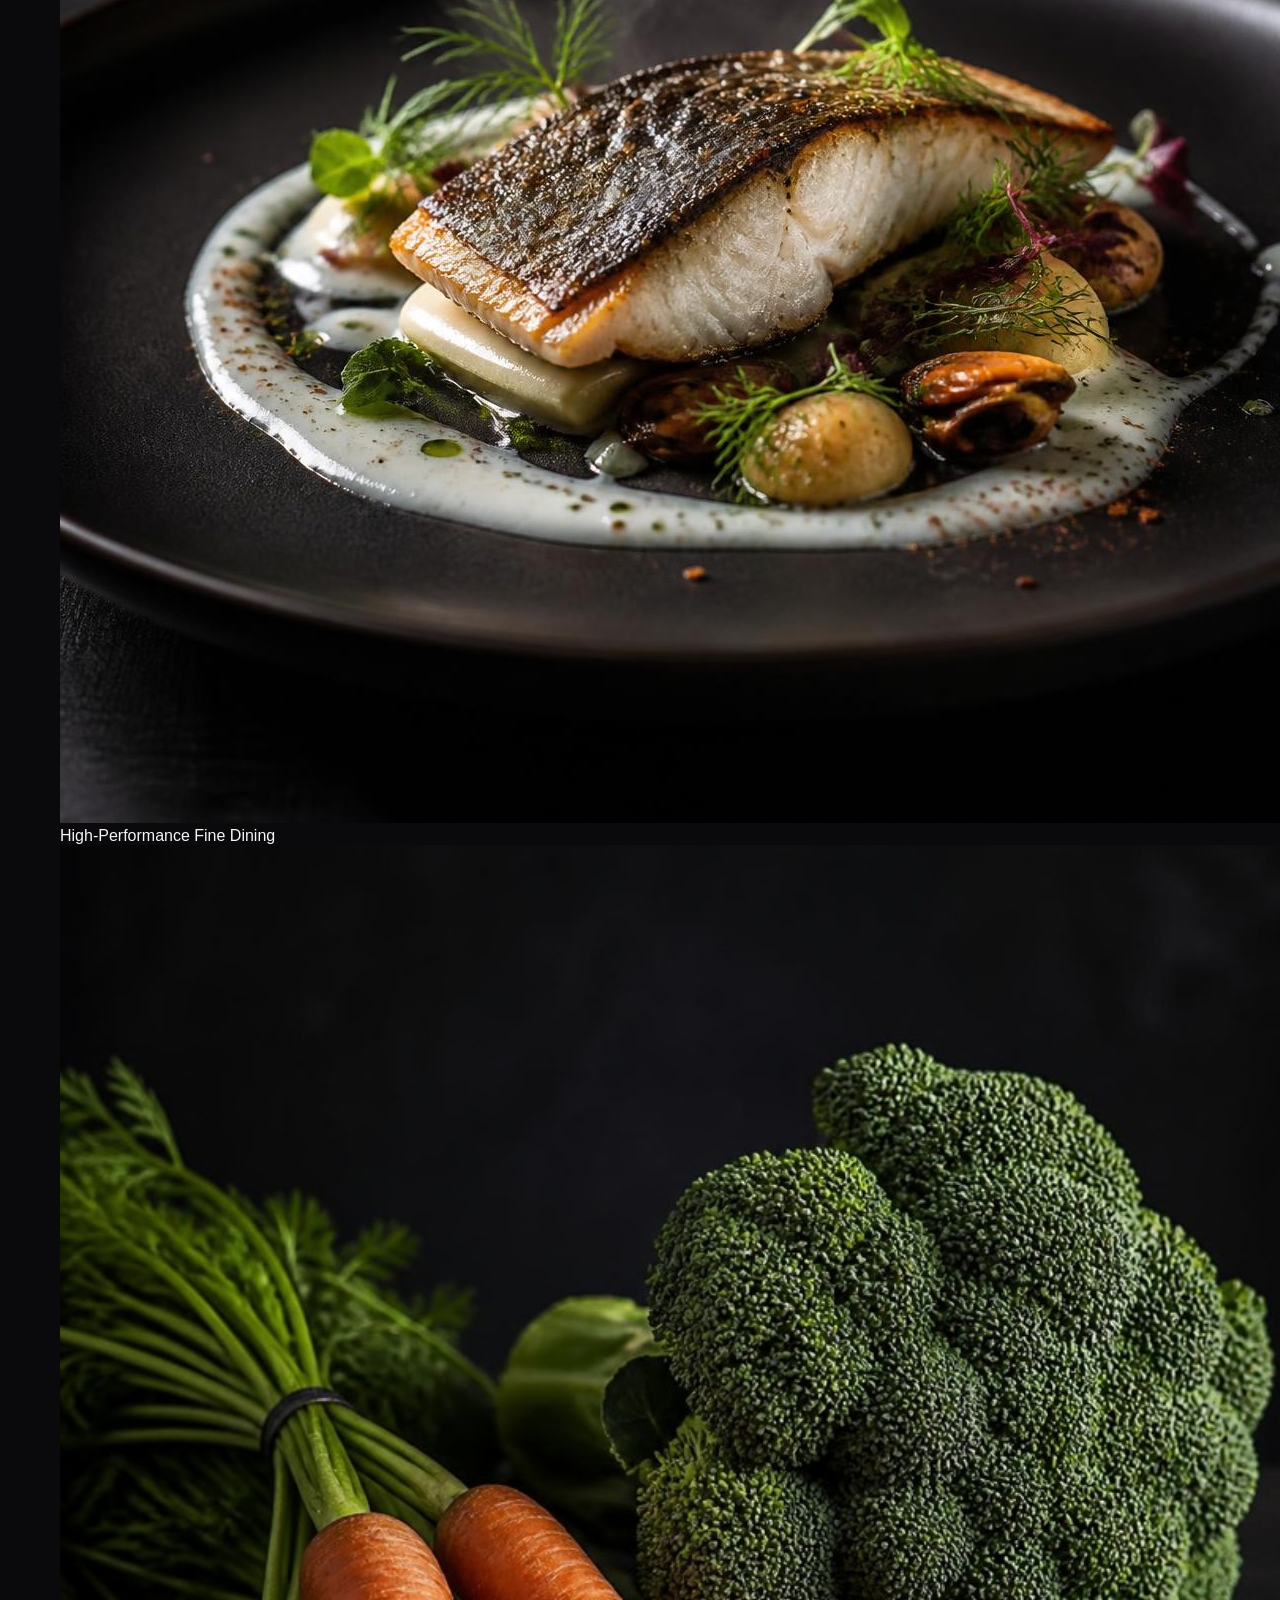
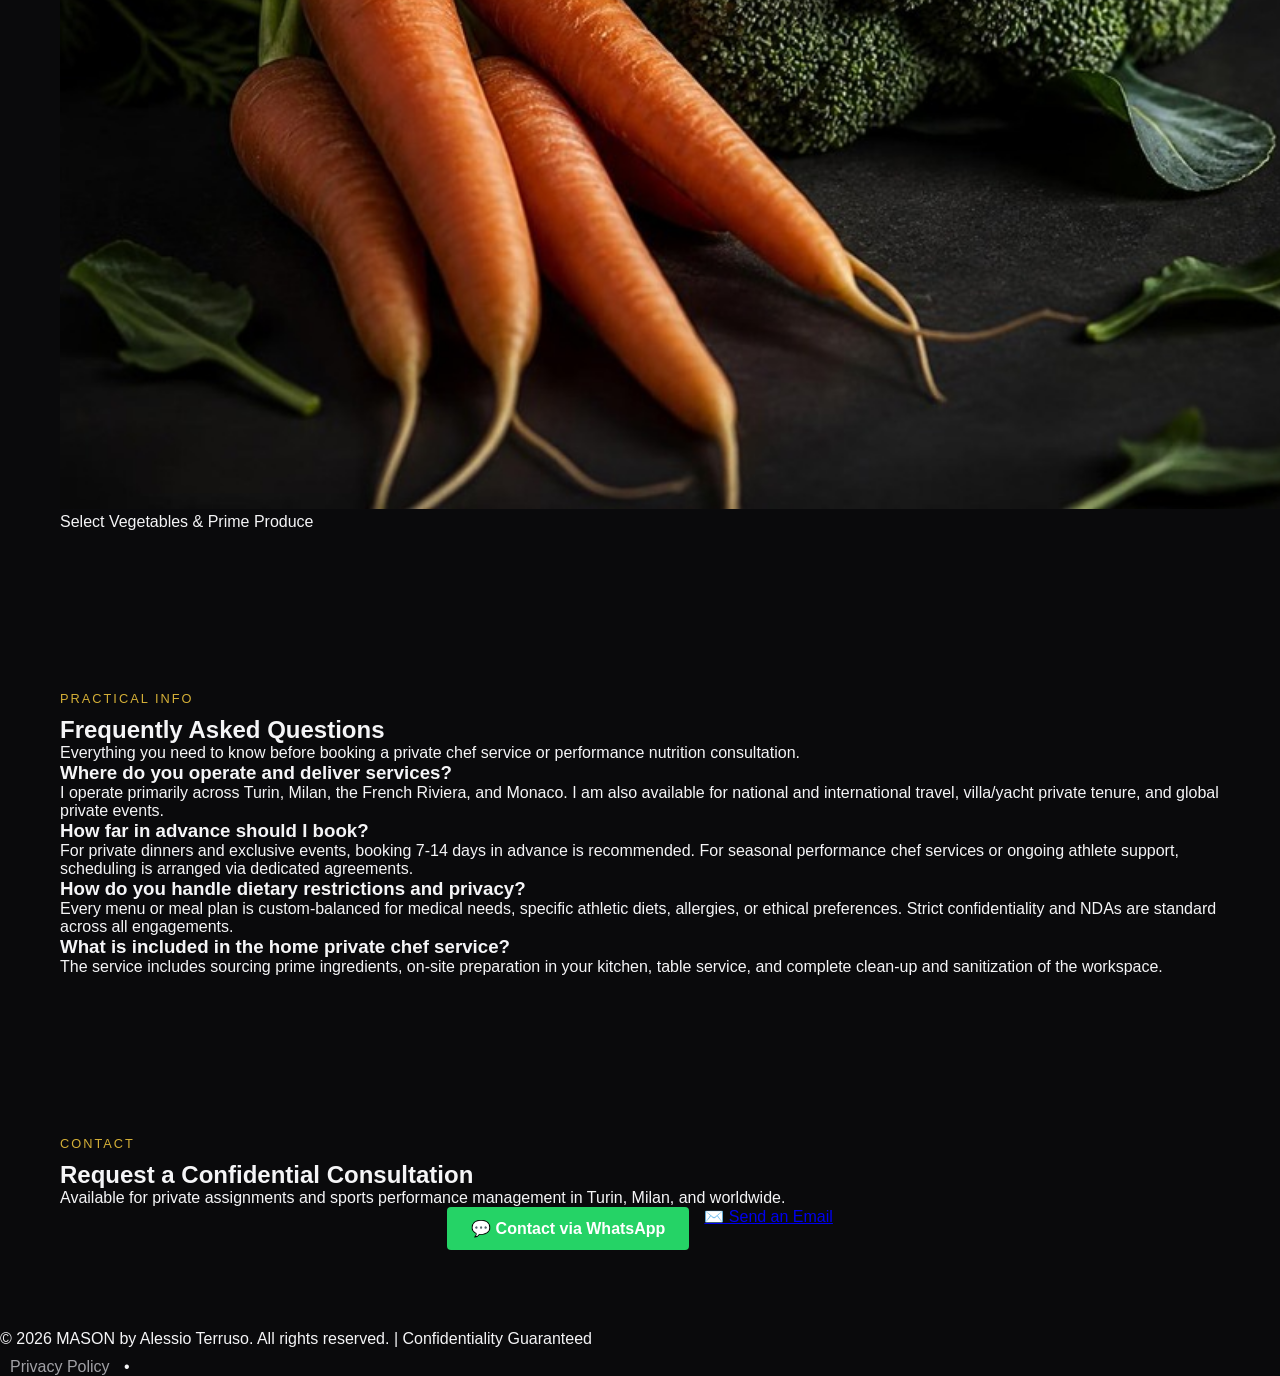
==== commit 47587384: "Revise SEO tags and enhance page content Updated SEO metadata, improved navigation links, and refine" ====
--- a/en.html
+++ b/en.html
@@ -3,44 +3,44 @@
 <head>
   <meta charset="UTF-8">
   <meta name="viewport" content="width=device-width, initial-scale=1.0">
-  <meta name="theme-color" content="#0a0a0c">
   
-  <!-- SEO & Google Keywords (English) -->
-  <title>MAT — Private Culinary Experience & Tailored Nutrition | Alessio Terruso</title>
-  <meta name="description" content="Bespoke private chef services, fine dining, and performance nutrition for professional athletes and high-profile clients. Absolute privacy guaranteed.">
-  <meta name="keywords" content="Private Chef Turin, Luxury Private Chef Italy, Catering Mason, Alessio Terruso, Athlete Performance Nutrition, Bespoke Culinary Services, Personal Chef VIP Europe, Fine Dining Private Services">
+  <!-- SEO & Official Title -->
+  <title>MAT — Private Culinary & Performance Nutrition | Alessio Terruso</title>
+  <meta name="description" content="Bespoke private chef services and precision performance nutrition for professional athletes and elite private clients. High-end culinary management and total discretion.">
+  <meta name="keywords" content="Private Chef Turin, Private Chef Italy, Mason Catering, Alessio Terruso, Performance Nutrition, Chef for Professional Athletes, High Performance Culinary, Luxury Private Chef, Confidential Culinary Services, Private Chef Milan, Residential Fine Dining">
   <meta name="robots" content="index, follow">
   <link rel="canonical" href="https://masonterruso.com/en.html">
 
-  <!-- Open Graph / Social Preview -->
+  <!-- Open Graph / WhatsApp / Social Preview -->
   <meta property="og:type" content="website">
   <meta property="og:url" content="https://masonterruso.com/en.html">
-  <meta property="og:title" content="MAT — Private Culinary Experience & Tailored Nutrition">
-  <meta property="og:description" content="Bespoke private chef services and performance nutrition for elite clients. Ultimate discretion.">
-  <meta property="og:image" content="https://masonterruso.com/social-logo.png">
+  <meta property="og:title" content="MAT — Mason by Alessio Terruso | Private & Performance Chef">
+  <meta property="og:description" content="Bespoke culinary services for elite private dining, lifestyle management, and high-performance nutrition for elite athletes.">
+  <meta property="og:image" content="https://masonterruso.com/alessio-terruso.webp">
 
   <!-- Twitter Meta Tags -->
   <meta name="twitter:card" content="summary_large_image">
   <meta name="twitter:title" content="MAT — Mason by Alessio Terruso | Private & Performance Chef">
-  <meta name="twitter:description" content="Bespoke culinary services for elite private dining, lifestyle chef management, and high-performance nutrition for professional athletes.">
+  <meta name="twitter:description" content="Bespoke culinary services for elite private dining, lifestyle management, and high-performance nutrition for elite athletes.">
   <meta name="twitter:url" content="https://masonterruso.com/en.html">
-  <meta name="twitter:image" content="https://masonterruso.com/social-logo.png">
+  <meta name="twitter:image" content="https://masonterruso.com/alessio-terruso.webp">
 
   <!-- Favicon and Stylesheet -->
   <link rel="icon" type="image/png" href="favicon.png">
-  <link rel="stylesheet" href="style.css?v=3.0">
+  <link rel="stylesheet" href="style.css?v=3.1">
 </head>
 <body>
 
   <!-- NAVIGATION -->
   <header>
     <nav>
-      <a href="#" class="logo">MAT <span class="logo-sub">— Mason by Alessio Terruso</span></a>
+      <a href="en.html" class="logo">MAT <span class="logo-sub">— Mason by Alessio Terruso</span></a>
       <ul class="nav-links">
-        <li><a href="#about">About</a></li>
+        <li><a href="#about">About Me</a></li>
         <li><a href="#services">Services</a></li>
         <li><a href="#performance">Performance Nutrition</a></li>
-        <li><a href="#private-dining">Private Dining</a></li>
+        <li><a href="#cene-private">Private Dining</a></li>
+        <li><a href="#gallery">Portfolio</a></li>
         <li><a href="#faq">FAQ</a></li>
         <li><a href="#contact">Contact</a></li>
         <li><a href="index.html" class="lang-switch">IT</a></li>
@@ -53,68 +53,68 @@
     <div class="hero-container">
       <span class="subtitle">PRIVATE CHEF & PERFORMANCE SPECIALIST</span>
       <h1>Bespoke Culinary & High-Performance Services</h1>
-      <p>Tailored cuisine and personalized performance nutrition for professional athletes, VIPs, and elite clients.</p>
+      <p>Custom culinary management and high-performance nutrition tailored for professional athletes, VIPs, and exclusive clients.</p>
       <div class="hero-actions">
-        <a href="#contact" class="btn btn-primary">Inquire Now</a>
+        <a href="#contact" class="btn btn-primary">Request Consultation</a>
         <a href="#services" class="btn btn-secondary">Explore Services</a>
       </div>
     </div>
   </section>
 
   <!-- ABOUT SECTION -->
-<section id="about" class="section">
-  <div class="container">
-    <div class="about-grid">
-      <!-- High-Quality Image Column -->
-      <div class="about-image-wrapper">
-        <img src="alessio-terruso.webp" alt="Alessio Terruso — Executive & Performance Private Chef" class="about-img" loading="lazy">
-        <div class="about-img-badge">Alessio Terruso | MASON</div>
-      </div>
-
-      <!-- Descriptive Text Column -->
-      <div class="about-content">
-        <span class="section-tag">About Me & Philosophy</span>
-        <h2>Mastery, Discretion & High Performance</h2>
-        <p><strong>MASON by Alessio Terruso</strong> is born from the intersection of Fine Italian Dining excellence and cutting-edge Performance Nutrition tailored for international athletes and high-net-worth executives.</p>
-        <p>Every menu is a bespoke private experience, engineered to blend sensory fine dining with elite nutritional targets, all delivered under strict confidentiality and non-disclosure agreements (NDA).</p>
-        <div class="about-highlights">
-          <div class="highlight-item">
-            <strong>Bespoke Private Culinary</strong>
-            <span>Tailored gastronomic experiences in exclusive private residences.</span>
+  <section id="about" class="section">
+    <div class="container">
+      <div class="about-grid">
+        <!-- High-Quality Image Column -->
+        <div class="about-image-wrapper">
+          <img src="alessio-terruso.webp" alt="Alessio Terruso — Executive & Performance Private Chef" class="about-img" loading="lazy">
+          <div class="about-img-badge">Alessio Terruso | MASON</div>
+        </div>
+
+        <!-- Descriptive Text Column -->
+        <div class="about-content">
+          <span class="section-tag">About Me & Philosophy</span>
+          <h2>Mastery, Discretion & High Performance</h2>
+          <p><strong>MASON by Alessio Terruso</strong> is born from the intersection of Fine Italian Dining excellence and cutting-edge Performance Nutrition tailored for international athletes and high-net-worth executives.</p>
+          <p>Every menu is a bespoke private experience, engineered to blend sensory fine dining with elite nutritional targets, all delivered under strict confidentiality and non-disclosure agreements (NDA).</p>
+          <div class="about-highlights">
+            <div class="highlight-item">
+              <strong>Bespoke Private Culinary</strong>
+              <span>Tailored gastronomic experiences in exclusive private residences.</span>
+            </div>
+            <div class="highlight-item">
+              <strong>Performance Nutrition</strong>
+              <span>Advanced nutritional protocols engineered for elite athletes and VIPs.</span>
+            </div>
           </div>
-          <div class="highlight-item">
-            <strong>Performance Nutrition</strong>
-            <span>Advanced nutritional protocols engineered for elite athletes and VIPs.</span>
-          </div>
-        </div>
-      </div>
-    </div>
-  </div>
-</section>
+        </div>
+      </div>
+    </div>
+  </section>
 
   <!-- SERVICES SECTION -->
   <section id="services" class="section bg-card">
     <div class="container">
-      <span class="section-tag">TAILORED EXPERIENCES</span>
-      <h2>Bespoke Culinary Services</h2>
-      <p class="section-intro">Flexible, highly personalized gastronomic solutions designed to cater to demanding clients both at home and while traveling.</p>
+      <span class="section-tag">BESPOKE EXPERIENCES</span>
+      <h2>Tailored Culinary Services</h2>
+      <p class="section-intro">Flexible, high-end gastronomic solutions designed to meet the demands of discerning clients, whether at home or traveling globally.</p>
       
       <div class="grid-2 margin-top">
         <div class="card">
-          <h3>Private & Intimate Romantic Dining</h3>
-          <p>The fine dining restaurant experience directly in the privacy of your home. Bespoke tasting menus crafted to celebrate special occasions or exclusive evenings. From ingredient selection and table setting to seamless service and final kitchen care, every detail is flawlessly managed for an unforgettable sensory memory.</p>
+          <h3>Private & Intimate Dinners</h3>
+          <p>Bring the fine dining restaurant experience into the comfort of your private residence. Custom tasting menus crafted for special occasions or intimate evenings. From ingredient selection to table setting, service, and final kitchen clean-up, every detail is seamlessly managed.</p>
         </div>
         <div class="card">
           <h3>Private Events & Group Dining</h3>
-          <p>Refined gastronomic formats designed for private group dinners, family celebrations, and confidential corporate events. I develop dynamic menus—either elegantly served or buffet-style—ensuring seamless execution, top-tier seasonal ingredients, and full customization to accommodate dietary preferences.</p>
-        </div>
-        <div class="card">
-          <h3>Tasting Menus & Fine Wine Pairing</h3>
-          <p>A multi-course sensory journey centered around the respect for raw ingredients and authentic flavors. Each dish is harmoniously paired with fine wines, artisanal boutique labels, or iconic vintages to deliver an immersive and perfectly balanced tasting experience.</p>
+          <p>Refined culinary formats designed for private gatherings, family celebrations, and corporate dining. Dynamic menus, elegant buffets, or multi-course plated dinners ensuring smooth organization, seasonal excellence, and dietary flexibility.</p>
+        </div>
+        <div class="card">
+          <h3>Tasting Menus & Wine Pairing</h3>
+          <p>A multi-course sensory journey focused on prime ingredients and authentic flavors. Each dish is harmoniously paired with fine wines, artisanal producers, or rare vintages for an immersive tasting experience.</p>
         </div>
         <div class="card">
           <h3>Lifestyle & Executive Chef Services</h3>
-          <p>Comprehensive and ongoing culinary management for high-net-worth residences, summer villa rentals, and VIP clients. Services include daily grocery sourcing from trusted local suppliers, daily bespoke meal preparation tailored to health goals, and complete flexibility to accompany you during trips or vacations.</p>
+          <p>Complete, ongoing culinary management for high-profile residences, summer villa rentals, and elite clients. Includes daily provisioning from trusted suppliers, custom meal prep according to nutritional targets, and full mobility for travel and holidays.</p>
         </div>
       </div>
     </div>
@@ -125,20 +125,20 @@
     <div class="container">
       <span class="section-tag">PROFESSIONAL ATHLETES</span>
       <h2>High-Performance Culinary Management</h2>
-      <p class="section-intro">Advanced culinary and nutritional support for elite professional athletes, engineered to optimize muscle recovery, energy output, and overall performance.</p>
+      <p class="section-intro">Advanced culinary and nutritional support engineered for elite athletes to optimize recovery, match-day energy, and overall athletic output.</p>
 
       <div class="grid-3 margin-top">
         <div class="card">
           <h4>Performance Nutrition</h4>
-          <p>Scientifically calibrated meal plans structured around training loads, season phases (pre-season, match day, recovery), and biometric data. High-nutrient-density ingredients prepared using advanced cooking techniques to maximize digestibility and natural flavor.</p>
-        </div>
-        <div class="card">
-          <h4>Supplementation & Micronutrient Synergy</h4>
-          <p>Seamless alignment between whole foods and nutritional protocols set by the athlete's medical or sports science team. Maximizing the bio-availability of essential vitamins, minerals, and antioxidants through creative, never-repetitive menus.</p>
-        </div>
-        <div class="card">
-          <h4>Travel & Training Camp Support</h4>
-          <p>Complete culinary management during away games, pre-season training camps, international tournaments, and travel. Ensuring full dietary continuity in any environment, eliminating logistical friction, and maintaining uncompromised quality standards.</p>
+          <p>Scientifically calibrated meal plans based on training loads, seasonal phases (pre-season, match-day, recovery), and biometric data. High nutrient-density ingredients prepared to preserve bio-availability and digestion.</p>
+        </div>
+        <div class="card">
+          <h4>Micronutrient & Supplement Synergy</h4>
+          <p>Seamless integration between whole foods and prescribed nutritional protocols from sports doctors or dietitians. Maximizing natural absorption of vitamins, minerals, and antioxidants through balanced, varied menus.</p>
+        </div>
+        <div class="card">
+          <h4>Training Camps & Away Support</h4>
+          <p>End-to-end culinary support during away games, training camps, international tournaments, and travel. I ensure dietary continuity wherever you are, removing logistical stress and maintaining top standards.</p>
         </div>
       </div>
     </div>
@@ -147,22 +147,22 @@
   <!-- TESTIMONIALS & NDA SECTION -->
   <section id="testimonials" class="section bg-card">
     <div class="container">
-      <span class="section-tag">ENDORSEMENTS</span>
+      <span class="section-tag">TESTIMONIALS</span>
       <h2>References & Discretion</h2>
-      <p class="section-intro">The trust of elite athletes and private clients is built on consistent culinary excellence and uncompromised privacy.</p>
+      <p class="section-intro">The trust of elite athletes and private clients is built on consistent culinary standards and total privacy respect.</p>
       
       <div class="grid-2 margin-top">
         <div class="card">
-          <p class="quote">"Exceptional professionalism and relentless attention to nutritional details. Managing my daily meals and match-day nutrition made a noticeable impact on my performance."</p>
+          <p class="quote">"Professionalism and meticulous care for nutritional details. Managing my daily meals and match-day nutrition made a noticeable difference in my performance."</p>
           <div class="quote-author">
             <strong>Professional Footballer</strong><br>
             <span style="color: #a0a0a0; font-size: 0.85em;">International Elite Athlete</span>
           </div>
         </div>
         <div class="card">
-          <p class="quote">"A Michelin-level dining experience in the absolute comfort of our home. Flawless execution, total discretion, and outstanding quality."</p>
+          <p class="quote">"An extraordinary culinary experience delivered right to our villa. Impeccable management, total discretion, and Michelin-standard dish presentation."</p>
           <div class="quote-author">
-            <strong>Private Client / Family Office</strong><br>
+            <strong>Family Office / Private Client</strong><br>
             <span style="color: #a0a0a0; font-size: 0.85em;">Private Residence, Monaco</span>
           </div>
         </div>
@@ -170,117 +170,117 @@
     </div>
   </section>
 
-  <!-- Private Dining & Sample Menus Section -->
-  <section class="private-dining" id="private-dining" style="padding: 60px 20px; background-color: #0d0d10;">
-    <div style="max-width: 1100px; margin: 0 auto; text-align: center;">
-      
-      <h2 style="color: #c5a059; font-size: 2em; margin-bottom: 10px; font-weight: 300;">Private Dining & Culinary Experiences</h2>
-      <p style="color: #a0a0a0; font-size: 1.05em; margin-bottom: 30px; font-weight: 300; max-width: 800px; margin-left: auto; margin-right: auto;">
-        These menus are sample tasting experiences: every proposal can be fully customized and tailored to match your tastes and dietary preferences.
-      </p>
+  <!-- PRIVATE DINING SECTION -->
+  <section id="cene-private" class="section">
+    <div class="container text-center">
+      <span class="section-tag">TASTING MENUS</span>
+      <h2>Private Dining Experiences</h2>
+      <p class="section-intro">These tasting menus are sample concepts: every offering can be completely customized and tailored to your specific taste and dietary preferences.</p>
 
       <!-- Included Services Box -->
-      <div style="background: rgba(197, 160, 89, 0.05); border: 1px dashed rgba(197, 160, 89, 0.3); border-radius: 8px; padding: 20px; margin-bottom: 40px; text-align: center;">
-        <h4 style="color: #c5a059; margin: 0 0 10px 0; font-size: 1.1em; font-weight: 400; text-transform: uppercase; letter-spacing: 1px;">Services Included</h4>
-        <p style="color: #d0d0d0; margin: 0; font-size: 0.95em; line-height: 1.6;">
-          Sourcing of premium ingredients • Table service • Full kitchen cleaning and breakdown • Dish storytelling • Dedicated wine sommelier
-        </p>
-      </div>
-
-      <!-- 3 Menu Boxes Grid -->
-      <div style="display: flex; flex-wrap: wrap; gap: 25px; justify-content: center;">
-        
-        <!-- Box 1: Seasonal Menu -->
-        <div style="flex: 1; min-width: 280px; max-width: 340px; background: #141418; border: 1px solid rgba(197, 160, 89, 0.2); border-radius: 8px; padding: 30px 20px; text-align: left; box-shadow: 0 4px 20px rgba(0,0,0,0.3); display: flex; flex-direction: column; justify-content: space-between;">
-          <div>
-            <h3 style="color: #c5a059; font-size: 1.3em; margin-top: 0; margin-bottom: 15px; font-weight: 400; border-bottom: 1px solid rgba(197, 160, 89, 0.2); padding-bottom: 10px;">Seasonal Menu</h3>
-            <ul style="list-style: none; padding: 0; color: #d0d0d0; font-size: 0.95em; line-height: 1.7;">
-              <li style="margin-bottom: 12px;"><strong>Starter:</strong> Fassona beef tartare with Parmesan crisp.</li>
-              <li style="margin-bottom: 12px;"><strong>First Course:</strong> Handmade Tajarin pasta with fresh truffle.</li>
-              <li><strong>Dessert:</strong> Traditional Tiramisù.</li>
-            </ul>
-          </div>
-        </div>
-
-        <!-- Box 2: Chef's Menu -->
-        <div style="flex: 1; min-width: 280px; max-width: 340px; background: #141418; border: 1px solid rgba(197, 160, 89, 0.2); border-radius: 8px; padding: 30px 20px; text-align: left; box-shadow: 0 4px 20px rgba(0,0,0,0.3); display: flex; flex-direction: column; justify-content: space-between;">
-          <div>
-            <h3 style="color: #c5a059; font-size: 1.3em; margin-top: 0; margin-bottom: 15px; font-weight: 400; border-bottom: 1px solid rgba(197, 160, 89, 0.2); padding-bottom: 10px;">Chef's Tasting Menu</h3>
-            <ul style="list-style: none; padding: 0; color: #d0d0d0; font-size: 0.95em; line-height: 1.7;">
-              <li style="margin-bottom: 12px;"><strong>Starter:</strong> Pumpkin cream soup.</li>
-              <li style="margin-bottom: 12px;"><strong>First Course:</strong> Spaghettone with mint, peas, white ragù, and porcini mushrooms.</li>
-              <li><strong>Dessert:</strong> Wild berry Panna Cotta.</li>
-            </ul>
-          </div>
-        </div>
-
-        <!-- Box 3: Custom Menu -->
-        <div style="flex: 1; min-width: 280px; max-width: 340px; background: #141418; border: 1px solid rgba(197, 160, 89, 0.2); border-radius: 8px; padding: 30px 20px; text-align: center; box-shadow: 0 4px 20px rgba(0,0,0,0.3); display: flex; flex-direction: column; justify-content: center; align-items: center;">
-          <h3 style="color: #c5a059; font-size: 1.3em; margin-top: 0; margin-bottom: 15px; font-weight: 400; border-bottom: 1px solid rgba(197, 160, 89, 0.2); padding-bottom: 10px; width: 100%;">Tailored Menu</h3>
-          <p style="color: #d0d0d0; font-size: 0.95em; line-height: 1.6; margin-bottom: 20px;">
-            Looking for a unique tasting experience or have specific dietary requirements?
-          </p>
-          <p style="color: #c5a059; font-size: 1.05em; font-weight: 500; margin: 0;">
-            Contact me to design your ideal bespoke menu together.
-          </p>
-        </div>
-
-      </div>
-
-      <!-- Call to Action Button -->
-      <div style="margin-top: 40px;">
-        <a href="https://wa.me/393518608221?text=Hello%20Alessio,%20I%20would%20like%20more%20information%20about%20arranging%20a%20private%20dining%20experience." 
-           style="display: inline-block; padding: 12px 28px; background-color: #c5a059; color: #0a0a0c; text-decoration: none; font-weight: 600; border-radius: 4px; font-size: 0.95em;">
-          Book or Customize Your Dining Experience
+      <div class="service-included-box">
+        <h4>Service Includes</h4>
+        <p>Selection & provisioning of premium ingredients • Table service • Complete kitchen clean-up & sanitization • Dish storytelling • Dedicated wine sommelier</p>
+      </div>
+
+      <!-- Menu Grid -->
+      <div class="menu-grid margin-top">
+        <div class="card menu-card">
+          <h3>Seasonal Menu</h3>
+          <ul class="menu-list">
+            <li><strong>Starter:</strong> Fassona beef tartare with Parmesan crisp.</li>
+            <li><strong>First Course:</strong> Handmade Tajarin with fresh truffle.</li>
+            <li><strong>Dessert:</strong> Traditional Italian Tiramisù.</li>
+          </ul>
+        </div>
+
+        <div class="card menu-card">
+          <h3>Chef's Signature Menu</h3>
+          <ul class="menu-list">
+            <li><strong>Starter:</strong> Velvety pumpkin soup.</li>
+            <li><strong>First Course:</strong> Spaghettone with mint, peas, white ragù & porcini mushrooms.</li>
+            <li><strong>Dessert:</strong> Wild berry Panna Cotta.</li>
+          </ul>
+        </div>
+
+        <div class="card menu-card menu-card-custom">
+          <h3>Bespoke Menu</h3>
+          <p>Looking for a unique culinary journey or have specific dietary requirements?</p>
+          <p class="gold-text">Contact me to design your ideal custom menu.</p>
+        </div>
+      </div>
+
+      <div class="margin-top">
+        <a href="https://wa.me/393518608221?text=Hello%20Alessio,%20I%20would%20like%20information%20about%20booking%20a%20private%20dinner." class="btn btn-primary" target="_blank">
+          Book or Customize Your Dinner
         </a>
       </div>
-
+    </div>
+  </section>
+
+  <!-- GALLERY SECTION -->
+  <section id="gallery" class="section bg-card">
+    <div class="container">
+      <span class="section-tag">PORTFOLIO</span>
+      <h2>Culinary Aesthetics & Ingredients</h2>
+      <p class="section-intro">A visual preview of my culinary philosophy: fresh ingredients, harmonious plating, and uncompromising attention to detail.</p>
+      
+      <div class="gallery-grid margin-top">
+        <div class="gallery-item">
+          <img src="fish.png" alt="Gourmet Tasting Dish" loading="lazy">
+          <div class="gallery-caption">High-Performance Fine Dining</div>
+        </div>
+        <div class="gallery-item">
+          <img src="veggy.png" alt="Fresh Select Ingredients" loading="lazy">
+          <div class="gallery-caption">Select Vegetables & Prime Produce</div>
+        </div>
+      </div>
     </div>
   </section>
 
   <!-- FAQ SECTION -->
-  <section id="faq" class="section bg-card">
+  <section id="faq" class="section">
     <div class="container">
       <span class="section-tag">PRACTICAL INFO</span>
       <h2>Frequently Asked Questions</h2>
-      <p class="section-intro">Essential information regarding bespoke private dining and high-performance nutrition services.</p>
+      <p class="section-intro">Everything you need to know before booking a private chef service or performance nutrition consultation.</p>
       
       <div class="grid-2 margin-top">
         <div class="card">
-          <h3 style="color: #c5a059; margin-bottom: 12px; font-size: 1.15rem;">Where are your services available?</h3>
-          <p style="color: #a0a0a0; font-size: 0.95rem; line-height: 1.6;">Primarily based between Turin, Milan, the French Riviera, and Monaco. Available worldwide for international travel, private villa/yacht tenures, and exclusive events.</p>
+          <h3>Where do you operate and deliver services?</h3>
+          <p>I operate primarily across Turin, Milan, the French Riviera, and Monaco. I am also available for national and international travel, villa/yacht private tenure, and global private events.</p>
         </div>
         
         <div class="card">
-          <h3 style="color: #c5a059; margin-bottom: 12px; font-size: 1.15rem;">How far in advance should I book?</h3>
-          <p style="color: #a0a0a0; font-size: 0.95rem; line-height: 1.6;">For private dining events, booking 7 to 14 days in advance is recommended. For long-term Performance Chef services or athlete meal management, bookings are structured via dedicated agreements.</p>
-        </div>
-
-        <div class="card">
-          <h3 style="color: #c5a059; margin-bottom: 12px; font-size: 1.15rem;">How are dietary restrictions and privacy handled?</h3>
-          <p style="color: #a0a0a0; font-size: 0.95rem; line-height: 1.6;">Every menu and meal plan is fully customized around athletic goals, medical guidelines, allergies, or personal preferences. Strict confidentiality and NDAs are guaranteed at all times.</p>
-        </div>
-
-        <div class="card">
-          <h3 style="color: #c5a059; margin-bottom: 12px; font-size: 1.15rem;">What does the Private Chef service include?</h3>
-          <p style="color: #a0a0a0; font-size: 0.95rem; line-height: 1.6;">Full end-to-end service: premium ingredient sourcing, on-site culinary preparation, table presentation, and complete kitchen cleanup after the experience.</p>
+          <h3>How far in advance should I book?</h3>
+          <p>For private dinners and exclusive events, booking 7-14 days in advance is recommended. For seasonal performance chef services or ongoing athlete support, scheduling is arranged via dedicated agreements.</p>
+        </div>
+
+        <div class="card">
+          <h3>How do you handle dietary restrictions and privacy?</h3>
+          <p>Every menu or meal plan is custom-balanced for medical needs, specific athletic diets, allergies, or ethical preferences. Strict confidentiality and NDAs are standard across all engagements.</p>
+        </div>
+
+        <div class="card">
+          <h3>What is included in the home private chef service?</h3>
+          <p>The service includes sourcing prime ingredients, on-site preparation in your kitchen, table service, and complete clean-up and sanitization of the workspace.</p>
         </div>
       </div>
     </div>
   </section>
   
   <!-- CONTACT SECTION -->
-  <section id="contact" class="section text-center">
+  <section id="contact" class="section text-center bg-card">
     <div class="container">
       <span class="section-tag">CONTACT</span>
-      <h2>Request a Private Consultation</h2>
-      <p>Available for private assignments and athletic partnerships in Turin, Milan, and internationally.</p>
-      
-      <div class="contact-actions" style="margin-top: 25px; display: flex; gap: 15px; justify-content: center; flex-wrap: wrap;">
-        <a href="https://wa.me/393518608221?text=Hello%20Alessio,%20I%20would%20like%20information%20regarding%20your%20Private%20Chef%20services." target="_blank" class="btn btn-whatsapp" style="padding: 12px 24px; background-color: #25D366; color: #fff; text-decoration: none; border-radius: 4px; font-weight: 600;">
+      <h2>Request a Confidential Consultation</h2>
+      <p>Available for private assignments and sports performance management in Turin, Milan, and worldwide.</p>
+      
+      <div class="contact-actions margin-top">
+        <a href="https://wa.me/393518608221?text=Hello%20Alessio,%20I%20would%20like%20information%20regarding%20your%20Private%20Chef%20services." target="_blank" class="btn btn-whatsapp">
           💬 Contact via WhatsApp
         </a>
-        <a href="mailto:info@masonterruso.com" class="btn btn-primary" style="padding: 12px 24px; background-color: #c5a059; color: #0a0a0c; text-decoration: none; border-radius: 4px; font-weight: 600;">
+        <a href="mailto:info@masonterruso.com" class="btn btn-primary">
           ✉️ Send an Email
         </a>
       </div>
@@ -288,23 +288,8 @@
   </section>
 
   <!-- FOOTER -->
- <footer>
- <footer>
-  <div class="container" style="text-align: center; color: #707070; font-size: 0.85em; line-height: 1.8;">
-    <p>&copy; 2026 MASON by Alessio Terruso. All rights reserved. | Confidentiality Guaranteed</p>
-    <p style="margin-top: 8px;">
-      <a href="privacy.html" style="color: #a0a0a0; text-decoration: none; margin: 0 10px;">Privacy Policy</a> • 
-      <a href="cookie.html" style="color: #a0a0a0; text-decoration: none; margin: 0 10px;">Cookie Policy</a> • 
-      <a href="terms.html" style="color: #a0a0a0; text-decoration: none; margin: 0 10px;">Terms & Conditions</a>
-    </p>
-  </div>
-</footer>
-    </p>
-  </div>
-</footer>
-
-</body>
-</html>
-
-</body>
-</html>
+  <footer>
+    <div class="container text-center">
+      <p>&copy; 2026 MASON by Alessio Terruso. All rights reserved. | Confidentiality Guaranteed</p>
+      <p class="footer-links">
+        <a href="privacy.html">Privacy Policy</a> •
--- a/style.css
+++ b/style.css
@@ -1,348 +1,304 @@
-/* ==========================================
-   MASON by Alessio Terruso — Style Sheet v3.0
-   Design System: Quiet Luxury / Minimal Dark
-   ========================================== */
-
-/* --- VARIABILI GLOBALI --- */
-:root {
-  --bg-primary: #0a0a0c;
-  --bg-secondary: #0d0d10;
-  --bg-card: #121216;
-  --bg-card-hover: #16161c;
-  --accent-gold: #c5a059;
-  --accent-gold-light: #d8b26a;
-  --text-main: #e0e0e0;
-  --text-secondary: #a0a0a0;
-  --border-gold: rgba(197, 160, 89, 0.2);
-  --border-gold-strong: rgba(197, 160, 89, 0.45);
-}
-
-/* --- RESET & SCROLL --- */
-*, *::before, *::after {
-  box-sizing: border-box;
-}
-
-html {
-  scroll-behavior: smooth;
-}
-
-body {
+/* --- RESET & VARIABILI --- */
+* {
   margin: 0;
   padding: 0;
-  font-family: 'Helvetica Neue', Helvetica, Arial, sans-serif;
-  background-color: var(--bg-primary);
+  box-sizing: border-box;
+}
+
+:root {
+  --bg-main: #0a0a0c;
+  --text-main: #f5f5f7;
+  --text-secondary: #a1a1a6;
+  --accent-gold: #d4af37;
+  --border-gold: rgba(212, 175, 55, 0.25);
+  --border-gold-strong: rgba(212, 175, 55, 0.6);
+}
+
+body {
+  background-color: var(--bg-main);
   color: var(--text-main);
-  line-height: 1.7;
-  -webkit-font-smoothing: antialiased;
-}
-
-/* --- LAYOUT & SEZIONI --- */
-.container {
-  max-width: 1100px;
+  font-family: -apple-system, BlinkMacSystemFont, "Segoe UI", Roboto, sans-serif;
+  overflow-x: hidden;
+}
+
+/* --- HEADER & NAVIGAZIONE --- */
+header {
+  position: sticky;
+  top: 0;
+  background: rgba(10, 10, 12, 0.9);
+  backdrop-filter: blur(10px);
+  border-bottom: 1px solid var(--border-gold);
+  z-index: 1000;
+  padding: 15px 0;
+}
+
+nav {
+  max-width: 1300px;
   margin: 0 auto;
   padding: 0 20px;
-}
-
+  display: flex;
+  justify-content: space-between;
+  align-items: center;
+  gap: 20px;
+}
+
+.logo {
+  color: var(--text-main);
+  text-decoration: none;
+  font-weight: 600;
+  letter-spacing: 1.5px;
+  font-size: 0.95em;
+  white-space: nowrap; /* Impedisce al logo di spezzarsi su più righe */
+}
+
+.logo-sub {
+  color: var(--accent-gold);
+  font-weight: 300;
+  margin-left: 5px;
+}
+
+.nav-links {
+  list-style: none;
+  display: flex;
+  gap: 20px;
+  margin: 0;
+  padding: 0;
+  align-items: center;
+  flex-wrap: nowrap;
+}
+
+.nav-links a {
+  color: var(--text-secondary);
+  text-decoration: none;
+  font-size: 0.85em;
+  letter-spacing: 1px;
+  transition: color 0.3s ease;
+  white-space: nowrap;
+}
+
+.nav-links a:hover,
+.nav-links a.active {
+  color: var(--accent-gold);
+}
+
+.lang-btn {
+  border: 1px solid var(--border-gold);
+  padding: 6px 12px;
+  border-radius: 4px;
+  background: transparent;
+  color: var(--accent-gold) !important;
+}
+
+/* --- SEZIONI GENERALI --- */
 .section {
-  padding: 90px 20px;
-}
-
-.bg-card {
-  background-color: var(--bg-secondary);
-}
-
-.section-tag {
-  display: block;
-  color: var(--accent-gold);
-  font-size: 0.8em;
-  text-transform: uppercase;
-  letter-spacing: 3px;
-  margin-bottom: 10px;
-  font-weight: 500;
-}
-
-h1, h2, h3, h4 {
-  font-weight: 300;
-  letter-spacing: 1px;
-}
-
-/* --- HEADER & NAVIGAZIONE --- */
-header {
-  padding: 18px 0;
-  border-bottom: 1px solid var(--border-gold);
-  background-color: rgba(10, 10, 12, 0.92);
-  backdrop-filter: blur(12px);
-  -webkit-backdrop-filter: blur(12px);
-  position: sticky;
-  top: 0;
-  z-index: 1000;
-}
-
-nav {
- nav {
+  padding: 80px 20px;
   max-width: 1200px;
   margin: 0 auto;
-  padding: 0 20px;
-  display: flex;
-  justify-content: space-between;
+}
+
+.section-tag {
+  color: var(--accent-gold);
+  font-size: 0.8em;
+  letter-spacing: 2px;
+  text-transform: uppercase;
+  display: block;
+  margin-bottom: 10px;
+}
+
+/* --- ABOUT SECTION EDITORIAL LAYOUT --- */
+.about-grid {
+  display: grid;
+  grid-template-columns: 0.85fr 1.15fr;
+  gap: 50px;
   align-items: center;
-  gap: 40px;
-}
-
-.logo {
-  font-size: 1.3em;
-  letter-spacing: 3px;
-  color: var(--accent-gold);
-  text-decoration: none;
-  font-weight: 300;
-}
-
-.logo-sub {
-  font-size: 0.7em;
-  color: var(--text-secondary);
-  font-weight: 300;
-  letter-spacing: 1px;
-  margin-right: 25px;
-}
-
-.nav-links {
-  list-style: none;
-  display: flex;
-  gap: 22px;
-  margin: 0;
-  margin-left: auto;
-  padding: 0;
-  align-items: center;
-}
-
-.nav-links a {
-  text-decoration: none;
-  color: var(--text-secondary);
+}
+
+.about-image-wrapper {
+  position: relative;
+  border-radius: 8px;
+  overflow: hidden;
+  border: 1px solid var(--border-gold);
+  box-shadow: 0 15px 35px rgba(0, 0, 0, 0.6);
+}
+
+.about-img {
+  width: 100%;
+  height: 520px;
+  object-fit: cover;
+  object-position: top center;
+  display: block;
+}
+
+.about-img-badge {
+  position: absolute;
+  bottom: 15px;
+  left: 15px;
+  background: rgba(10, 10, 12, 0.85);
+  backdrop-filter: blur(8px);
+  border: 1px solid var(--border-gold);
+  color: var(--accent-gold);
+  font-size: 0.75em;
+  padding: 6px 14px;
+  border-radius: 4px;
+  letter-spacing: 1.5px;
+  text-transform: uppercase;
+}
+
+.about-content h2 {
+  font-size: 2em;
+  color: var(--text-main);
+  margin-top: 5px;
+  margin-bottom: 20px;
+  line-height: 1.3;
+}
+
+.about-content p {
+  color: var(--text-secondary);
+  font-size: 1.02em;
+  margin-bottom: 18px;
+  line-height: 1.6;
+}
+
+.about-highlights {
+  display: grid;
+  grid-template-columns: 1fr 1fr;
+  gap: 20px;
+  margin-top: 25px;
+  padding-top: 20px;
+  border-top: 1px solid var(--border-gold);
+}
+
+.highlight-item strong {
+  display: block;
+  color: var(--accent-gold);
+  font-size: 0.9em;
+  letter-spacing: 0.5px;
+  margin-bottom: 4px;
+}
+
+.highlight-item span {
   font-size: 0.85em;
+  color: var(--text-secondary);
+  line-height: 1.4;
+  display: block;
+}
+
+/* --- RESPONSIVE --- */
+@media (max-width: 1024px) {
+  .nav-links {
+    gap: 12px;
+  }
+  .nav-links a {
+    font-size: 0.78em;
+  }
+}
+
+@media (max-width: 900px) {
+  .about-grid {
+    grid-template-columns: 1fr;
+    gap: 35px;
+  }
+  .about-img {
+    height: 420px;
+  }
+  .about-highlights {
+    grid-template-columns: 1fr;
+  }
+}
+/* --- CENE PRIVATE & MENU --- */
+.service-included-box {
+  background: rgba(212, 175, 55, 0.05);
+  border: 1px dashed var(--border-gold);
+  border-radius: 8px;
+  padding: 20px;
+  margin: 25px auto 40px auto;
+  max-width: 800px;
+}
+
+.service-included-box h4 {
+  color: var(--accent-gold);
+  margin-bottom: 8px;
   text-transform: uppercase;
   letter-spacing: 1px;
-  transition: color 0.3s ease;
-}
-
-.nav-links a:hover {
-  color: var(--accent-gold);
-}
-
-.lang-switch {
-  font-weight: 600 !important;
-  border: 1px solid var(--border-gold);
-  padding: 4px 10px;
-  border-radius: 4px;
-  color: var(--accent-gold) !important;
-}
-
-/* --- HERO SECTION --- */
-.hero {
-  padding: 120px 20px 100px 20px;
+}
+
+.menu-grid {
+  display: flex;
+  flex-wrap: wrap;
+  gap: 25px;
+  justify-content: center;
+}
+
+.menu-card {
+  flex: 1;
+  min-width: 280px;
+  max-width: 340px;
+  text-align: left;
+  display: flex;
+  flex-direction: column;
+  justify-content: space-between;
+}
+
+.menu-card h3 {
+  color: var(--accent-gold);
+  font-size: 1.25em;
+  margin-bottom: 15px;
+  border-bottom: 1px solid var(--border-gold);
+  padding-bottom: 10px;
+}
+
+.menu-list {
+  list-style: none;
+  padding: 0;
+  color: var(--text-secondary);
+  line-height: 1.7;
+  font-size: 0.95em;
+}
+
+.menu-list li {
+  margin-bottom: 10px;
+}
+
+.menu-card-custom {
   text-align: center;
-  background: radial-gradient(circle at center, #14141a 0%, var(--bg-primary) 100%);
-}
-
-.hero-container {
-  max-width: 800px;
-  margin: 0 auto;
-}
-
-.hero .subtitle {
-  color: var(--accent-gold);
-  font-size: 0.85em;
-  letter-spacing: 3px;
-  text-transform: uppercase;
-  display: block;
-  margin-bottom: 15px;
-}
-
-.hero h1 {
-  font-size: 2.8em;
-  color: var(--text-main);
-  margin-bottom: 20px;
-  line-height: 1.2;
-}
-
-.hero p {
-  color: var(--text-secondary);
-  font-size: 1.1em;
-  margin-bottom: 35px;
-  font-weight: 300;
-}
-
-.hero-actions {
+  justify-content: center;
+  align-items: center;
+}
+
+.gold-text {
+  color: var(--accent-gold);
+  font-weight: 500;
+  margin-top: 15px;
+}
+
+.contact-actions {
   display: flex;
   gap: 15px;
   justify-content: center;
   flex-wrap: wrap;
 }
 
-/* --- CARD & GRIGLIE --- */
-.grid-2 {
-  display: grid;
-  grid-template-columns: repeat(auto-fit, minmax(300px, 1fr));
-  gap: 30px;
-}
-
-.grid-3 {
-  display: grid;
-  grid-template-columns: repeat(auto-fit, minmax(280px, 1fr));
-  gap: 30px;
-}
-
-.card {
-  background: var(--bg-card);
-  border: 1px solid var(--border-gold);
-  border-radius: 6px;
-  padding: 35px 25px;
-  transition: all 0.35s ease;
-  box-shadow: 0 4px 20px rgba(0,0,0,0.3);
-}
-
-.card:hover {
-  border-color: var(--border-gold-strong);
-  background: var(--bg-card-hover);
-  transform: translateY(-3px);
-}
-
-.card h3, .card h4 {
-  color: var(--accent-gold);
-  margin-top: 0;
-  margin-bottom: 12px;
-}
-
-.card p {
-  color: var(--text-main);
-  font-size: 0.95em;
-  margin: 0;
-}
-
-/* --- TESTIMONIALS / CITAZIONI --- */
-.quote {
-  font-style: italic;
-  color: var(--text-main);
-  margin-bottom: 20px;
-  font-size: 0.98em;
-}
-
-.quote-author strong {
-  color: var(--accent-gold);
-  display: block;
-}
-
-/* --- PULSANTI & CTA --- */
-.btn {
-  display: inline-block;
-  padding: 13px 28px;
+.btn-whatsapp {
+  background-color: #25D366;
+  color: #ffffff !important;
+  font-weight: 600;
+  padding: 12px 24px;
   border-radius: 4px;
   text-decoration: none;
-  font-weight: 600;
-  font-size: 0.9em;
-  letter-spacing: 1px;
-  transition: all 0.3s ease;
-  cursor: pointer;
-}
-
-.btn-primary {
-  background-color: var(--accent-gold);
-  color: var(--bg-primary);
-  border: 1px solid var(--accent-gold);
-}
-
-.btn-primary:hover {
-  background-color: var(--accent-gold-light);
-  border-color: var(--accent-gold-light);
-}
-
-.btn-secondary {
-  border: 1px solid var(--border-gold);
-  color: var(--text-main);
-  background: transparent;
-}
-
-.btn-secondary:hover {
-  border-color: var(--accent-gold);
-  color: var(--accent-gold);
-  background: rgba(197, 160, 89, 0.05);
-}
-
-.btn-whatsapp {
-  background-color: #25D366;
-  color: #ffffff;
-  border: 1px solid #25D366;
-}
-
-.btn-whatsapp:hover {
-  background-color: #2ebd59;
-}
-
-/* --- GALLERIA PORTFOLIO --- */
-.gallery-grid {
-  display: grid;
-  grid-template-columns: repeat(auto-fit, minmax(320px, 1fr));
-  gap: 30px;
-}
-
-.gallery-item {
-  position: relative;
-  border-radius: 6px;
-  overflow: hidden;
-  border: 1px solid var(--border-gold);
-}
-
-.gallery-item img {
-  width: 100%;
-  height: 350px;
-  object-fit: cover;
-  display: block;
-  transition: transform 0.6s ease;
-}
-
-.gallery-item:hover img {
-  transform: scale(1.04);
-}
-
-.gallery-caption {
-  position: absolute;
-  bottom: 0;
-  left: 0;
-  right: 0;
-  padding: 20px;
-  background: linear-gradient(to top, rgba(10,10,12,0.95), transparent);
-  color: var(--text-main);
-  font-size: 0.9em;
-  letter-spacing: 1px;
-}
-
-/* --- FOOTER --- */
-footer {
-  padding: 40px 20px;
-  border-top: 1px solid var(--border-gold);
-  background-color: var(--bg-primary);
-  text-align: center;
-  color: var(--text-secondary);
-  font-size: 0.85em;
-}
-
-/* --- OPTIMIZATION MOBILE --- */
-@media (max-width: 768px) {
-  nav {
-    flex-direction: column;
-    gap: 15px;
-  }
-  
-  .nav-links {
-    flex-wrap: wrap;
-    justify-content: center;
-    gap: 12px;
-  }
-
-  .hero h1 {
-    font-size: 2.1em;
-  }
-
-  .section {
-    padding: 60px 20px;
-  }
-}
+}
+
+/* Footer Links */
+.footer-links {
+  margin-top: 10px;
+}
+
+.footer-links a {
+  color: var(--text-secondary);
+  text-decoration: none;
+  margin: 0 10px;
+  transition: color 0.3s ease;
+}
+
+.footer-links a:hover {
+  color: var(--accent-gold);
+}
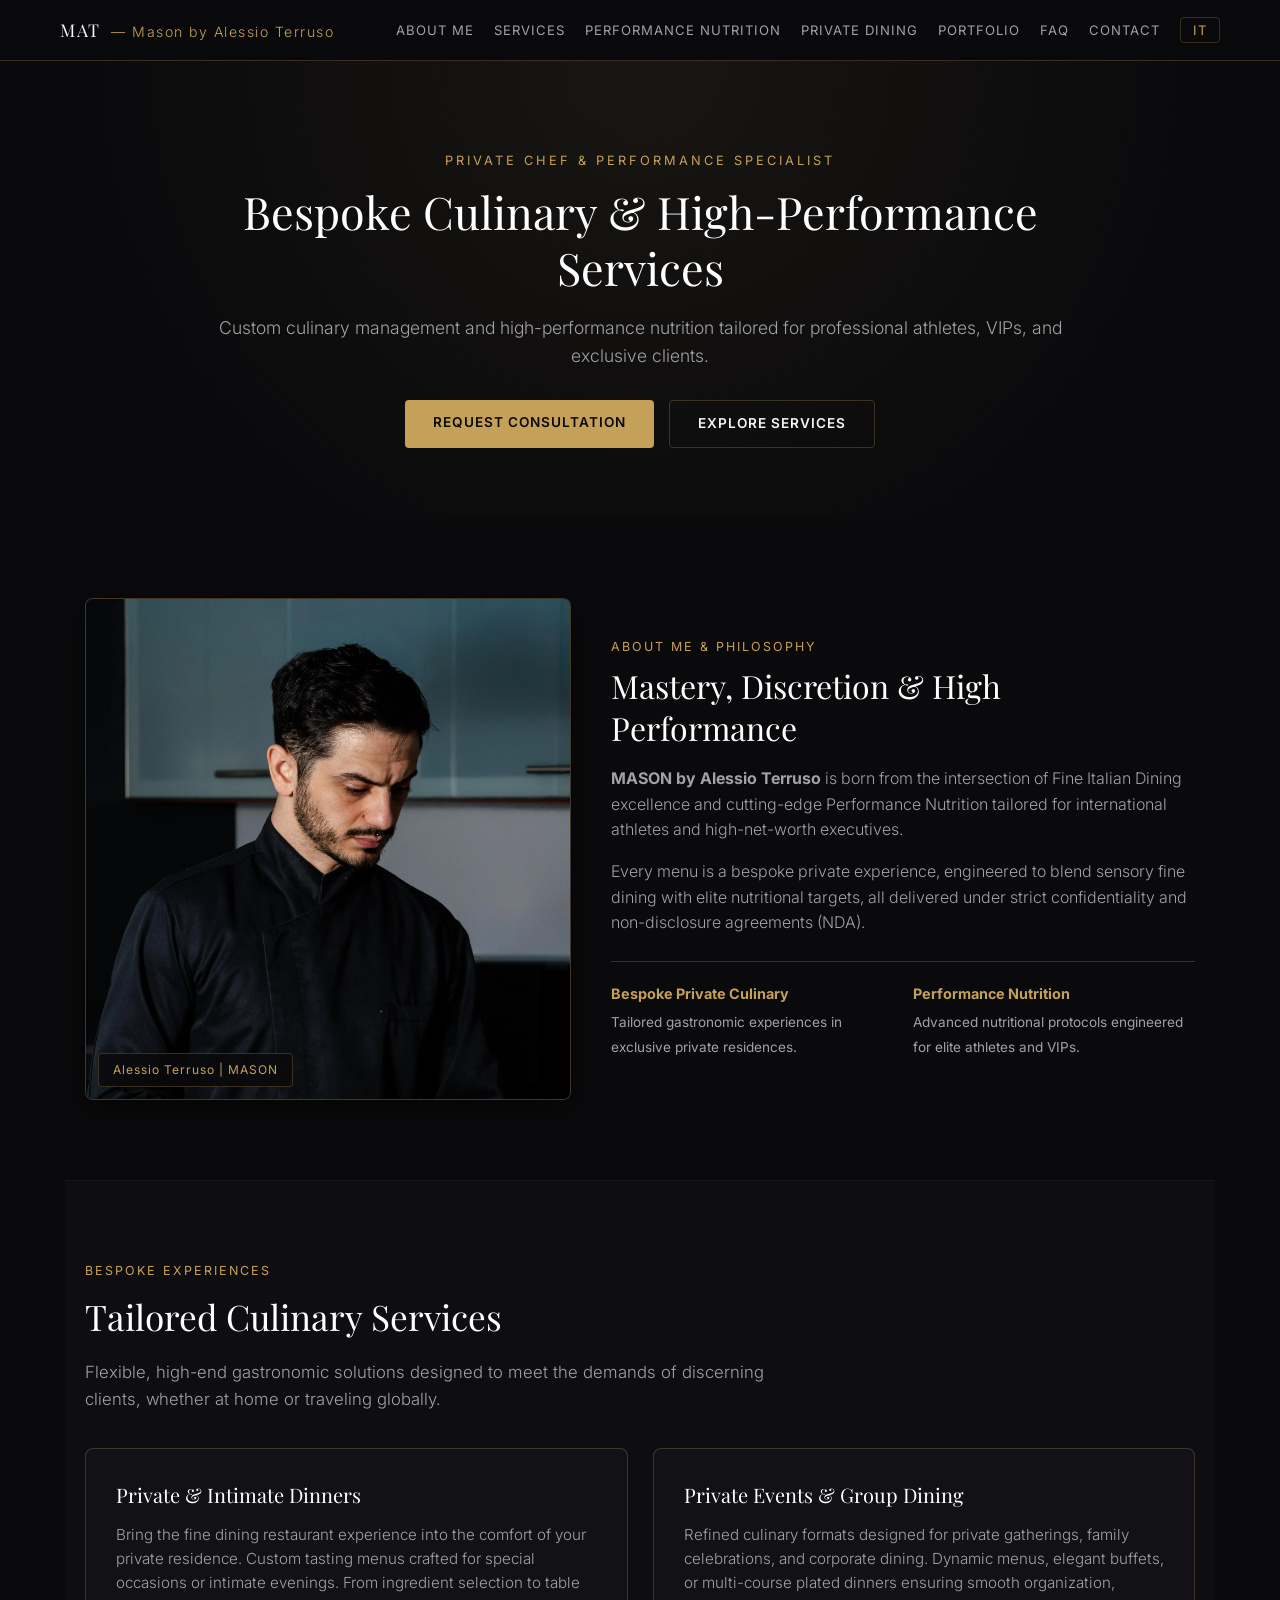
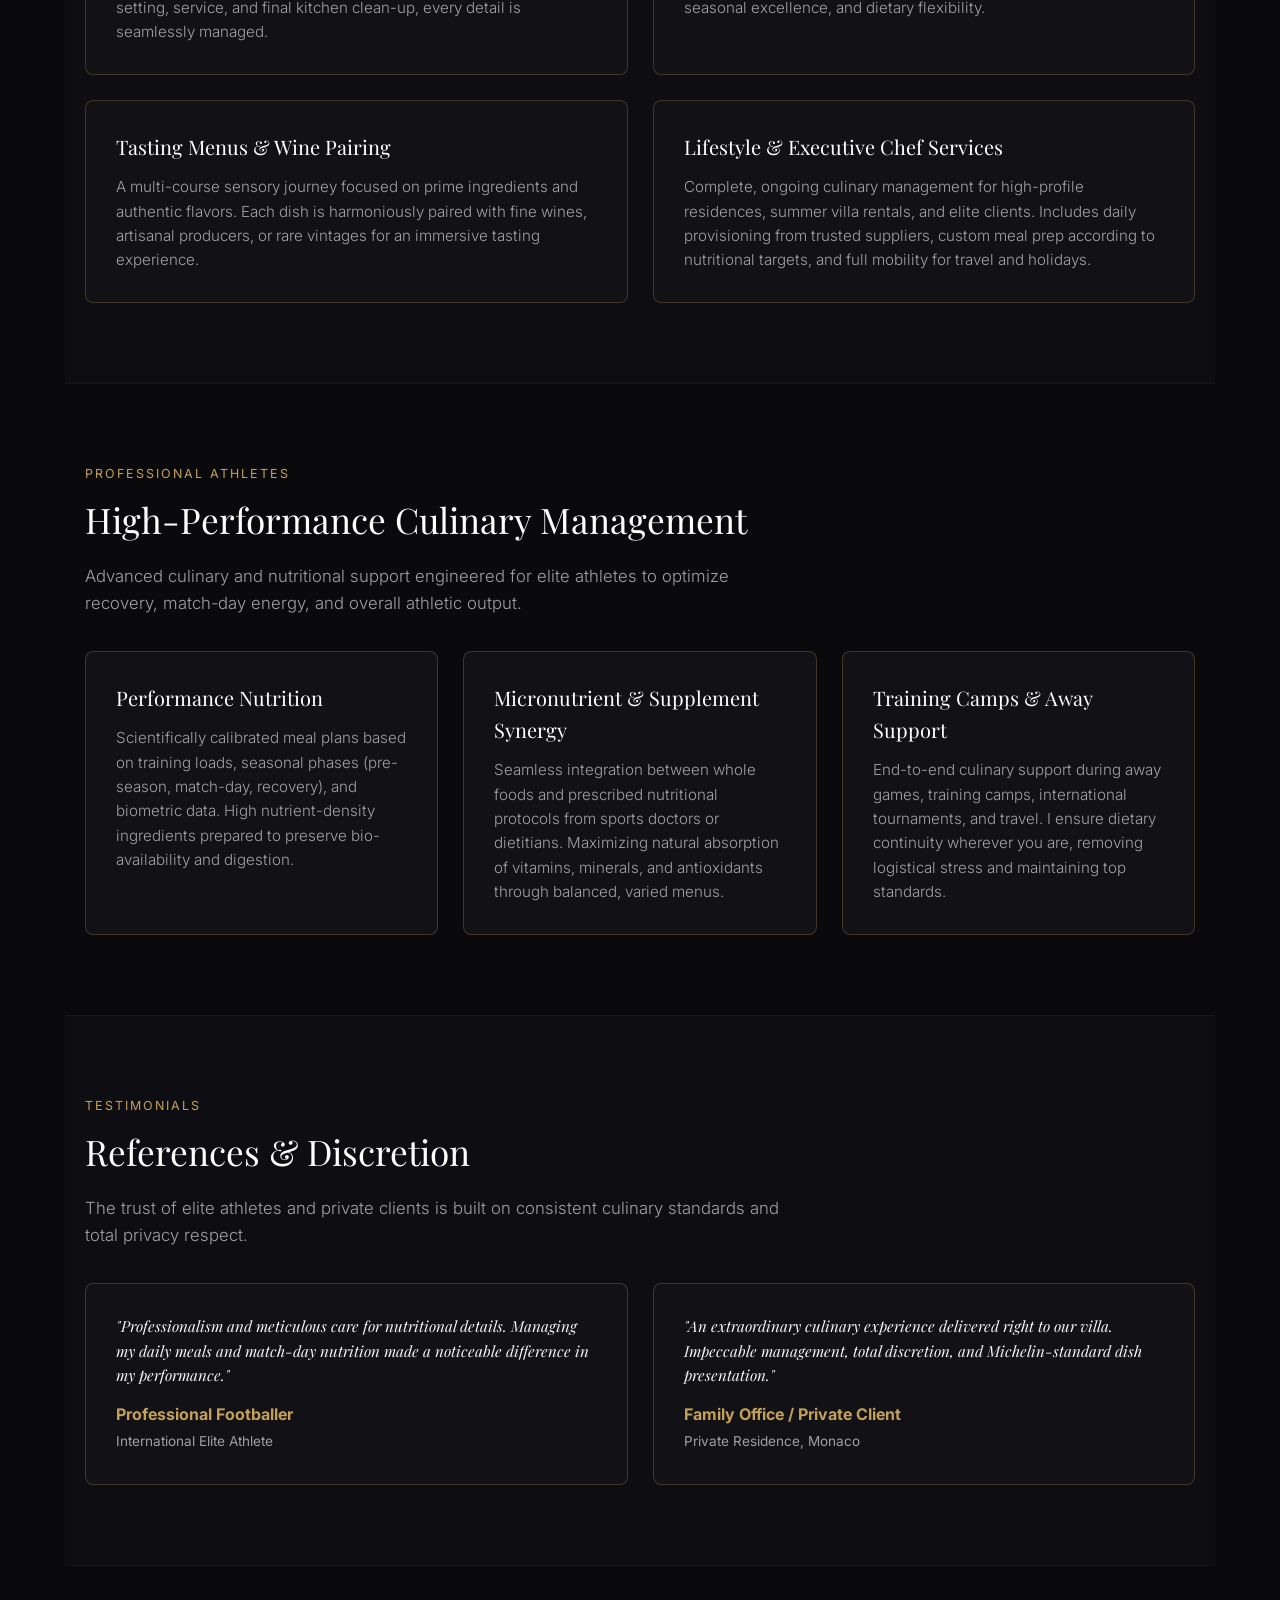
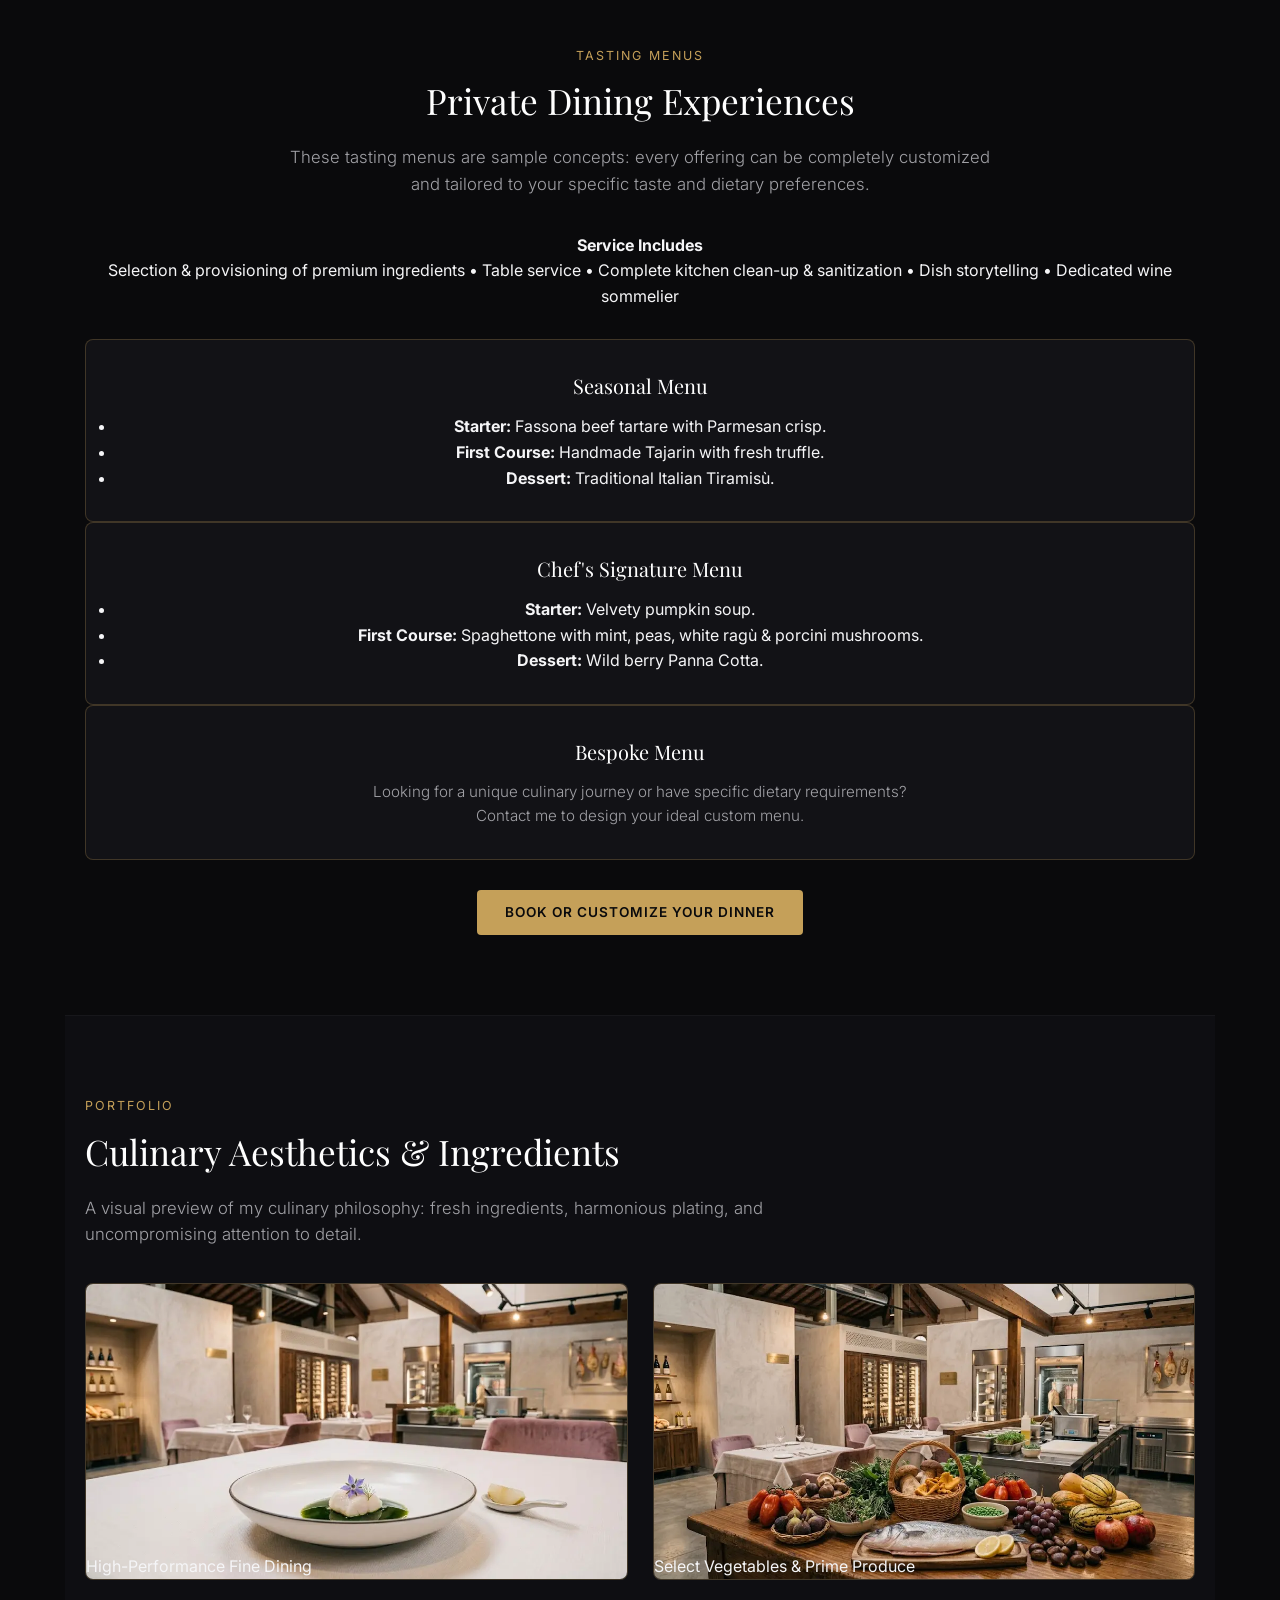
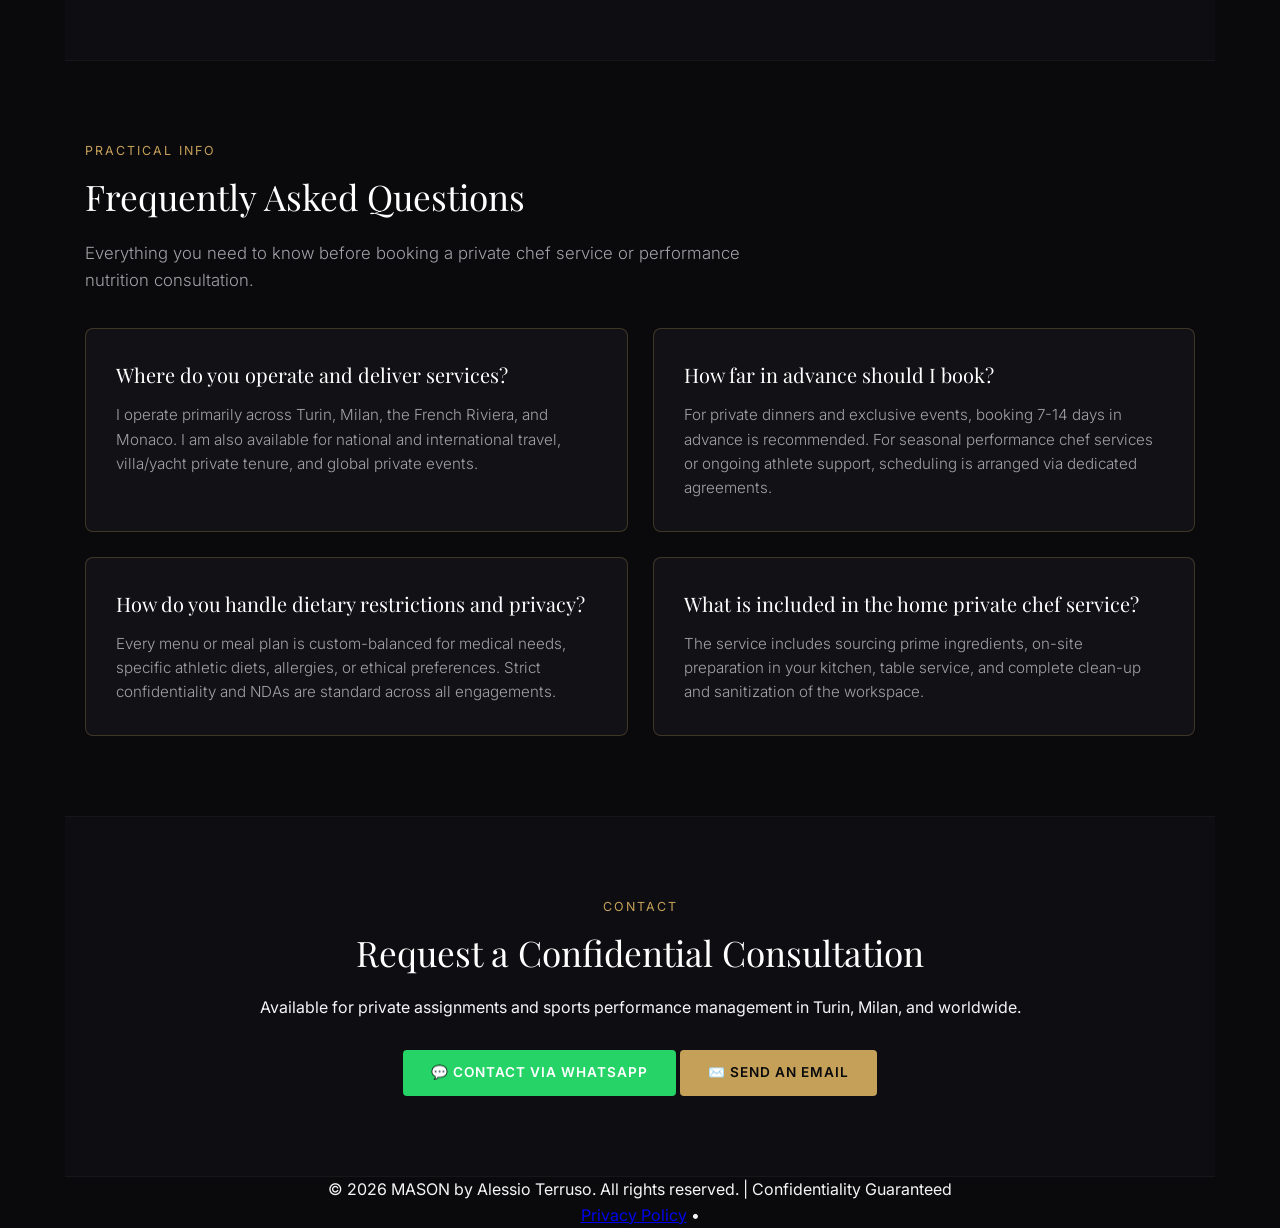
==== commit 1686357d: "Update image sources and alt texts in gallery" ====
--- a/en.html
+++ b/en.html
@@ -218,7 +218,7 @@
     </div>
   </section>
 
-  <!-- GALLERY SECTION -->
+ <!-- GALLERY SECTION -->
   <section id="gallery" class="section bg-card">
     <div class="container">
       <span class="section-tag">PORTFOLIO</span>
@@ -227,11 +227,11 @@
       
       <div class="gallery-grid margin-top">
         <div class="gallery-item">
-          <img src="fish.png" alt="Gourmet Tasting Dish" loading="lazy">
+          <img src="foto%20piatto%20sitoweb.webp" alt="Gourmet Tasting Dish — High-Performance Fine Dining" loading="lazy">
           <div class="gallery-caption">High-Performance Fine Dining</div>
         </div>
         <div class="gallery-item">
-          <img src="veggy.png" alt="Fresh Select Ingredients" loading="lazy">
+          <img src="materie%20prime%20sitoweb.webp" alt="Fresh Select Prime Produce" loading="lazy">
           <div class="gallery-caption">Select Vegetables & Prime Produce</div>
         </div>
       </div>
--- a/style.css
+++ b/style.css
@@ -1,58 +1,74 @@
-/* --- RESET & VARIABILI --- */
+/* ==========================================================================
+   MASON BY ALESSIO TERRUSO — STILE ELEGANTE & RESPONSIVO (STABILE)
+   ========================================================================== */
+
+@import url('https://fonts.googleapis.com/css2?family=Inter:wght@300;400;500;600&family=Playfair+Display:wght@400;500;600&display=swap');
+
+:root {
+  --bg-dark: #0a0a0c;
+  --bg-card: #121216;
+  --text-main: #f5f5f7;
+  --text-muted: #a1a1a6;
+  --accent-gold: #c5a059;
+  --border-gold: rgba(197, 160, 89, 0.25);
+  --border-gold-strong: rgba(197, 160, 89, 0.6);
+  --font-serif: 'Playfair Display', Georgia, serif;
+  --font-sans: 'Inter', -apple-system, BlinkMacSystemFont, sans-serif;
+}
+
 * {
   margin: 0;
   padding: 0;
   box-sizing: border-box;
 }
 
-:root {
-  --bg-main: #0a0a0c;
-  --text-main: #f5f5f7;
-  --text-secondary: #a1a1a6;
-  --accent-gold: #d4af37;
-  --border-gold: rgba(212, 175, 55, 0.25);
-  --border-gold-strong: rgba(212, 175, 55, 0.6);
+html {
+  scroll-behavior: smooth;
 }
 
 body {
-  background-color: var(--bg-main);
+  background-color: var(--bg-dark);
   color: var(--text-main);
-  font-family: -apple-system, BlinkMacSystemFont, "Segoe UI", Roboto, sans-serif;
-  overflow-x: hidden;
+  font-family: var(--font-sans);
+  line-height: 1.6;
+  -webkit-font-smoothing: antialiased;
 }
 
 /* --- HEADER & NAVIGAZIONE --- */
 header {
   position: sticky;
   top: 0;
-  background: rgba(10, 10, 12, 0.9);
+  background: rgba(10, 10, 12, 0.95);
   backdrop-filter: blur(10px);
   border-bottom: 1px solid var(--border-gold);
   z-index: 1000;
-  padding: 15px 0;
+  padding: 16px 0;
 }
 
 nav {
-  max-width: 1300px;
+  max-width: 1200px;
   margin: 0 auto;
   padding: 0 20px;
   display: flex;
   justify-content: space-between;
   align-items: center;
-  gap: 20px;
+  flex-wrap: wrap;
+  gap: 15px;
 }
 
 .logo {
   color: var(--text-main);
   text-decoration: none;
-  font-weight: 600;
+  font-family: var(--font-serif);
+  font-size: 1.1em;
   letter-spacing: 1.5px;
-  font-size: 0.95em;
-  white-space: nowrap; /* Impedisce al logo di spezzarsi su più righe */
+  white-space: nowrap;
 }
 
 .logo-sub {
   color: var(--accent-gold);
+  font-family: var(--font-sans);
+  font-size: 0.8em;
   font-weight: 300;
   margin-left: 5px;
 }
@@ -61,55 +77,169 @@
   list-style: none;
   display: flex;
   gap: 20px;
-  margin: 0;
-  padding: 0;
   align-items: center;
-  flex-wrap: nowrap;
+  flex-wrap: wrap;
 }
 
 .nav-links a {
-  color: var(--text-secondary);
+  color: var(--text-muted);
   text-decoration: none;
+  font-size: 0.82em;
+  letter-spacing: 1px;
+  text-transform: uppercase;
+  transition: color 0.3s ease;
+  white-space: nowrap;
+}
+
+.nav-links a:hover {
+  color: var(--accent-gold);
+}
+
+.lang-switch {
+  border: 1px solid var(--border-gold);
+  padding: 4px 12px;
+  border-radius: 4px;
+  color: var(--accent-gold) !important;
+}
+
+/* --- HERO SECTION --- */
+.hero {
+  padding: 90px 20px 70px;
+  text-align: center;
+  background: radial-gradient(circle at top, rgba(197, 160, 89, 0.08) 0%, transparent 70%);
+}
+
+.hero-container {
+  max-width: 850px;
+  margin: 0 auto;
+}
+
+.subtitle {
+  color: var(--accent-gold);
+  font-size: 0.8em;
+  letter-spacing: 3px;
+  text-transform: uppercase;
+  display: block;
+  margin-bottom: 12px;
+}
+
+.hero h1 {
+  font-family: var(--font-serif);
+  font-size: 2.8em;
+  font-weight: 400;
+  line-height: 1.25;
+  margin-bottom: 18px;
+  color: #ffffff;
+}
+
+.hero p {
+  color: var(--text-muted);
+  font-size: 1.1em;
+  margin-bottom: 30px;
+  font-weight: 300;
+}
+
+.hero-actions {
+  display: flex;
+  gap: 15px;
+  justify-content: center;
+  flex-wrap: wrap;
+}
+
+/* --- PULSANTI --- */
+.btn {
+  display: inline-block;
+  padding: 12px 28px;
+  border-radius: 4px;
   font-size: 0.85em;
   letter-spacing: 1px;
-  transition: color 0.3s ease;
-  white-space: nowrap;
-}
-
-.nav-links a:hover,
-.nav-links a.active {
-  color: var(--accent-gold);
-}
-
-.lang-btn {
-  border: 1px solid var(--border-gold);
-  padding: 6px 12px;
-  border-radius: 4px;
+  text-transform: uppercase;
+  text-decoration: none;
+  font-weight: 600;
+  transition: all 0.3s ease;
+}
+
+.btn-primary {
+  background-color: var(--accent-gold);
+  color: #0a0a0c;
+}
+
+.btn-primary:hover {
+  opacity: 0.9;
+}
+
+.btn-secondary {
+  border: 1px solid var(--border-gold);
+  color: var(--text-main);
   background: transparent;
-  color: var(--accent-gold) !important;
+}
+
+.btn-secondary:hover {
+  border-color: var(--accent-gold);
+  color: var(--accent-gold);
+}
+
+.btn-whatsapp {
+  background-color: #25d366;
+  color: #ffffff !important;
 }
 
 /* --- SEZIONI GENERALI --- */
 .section {
   padding: 80px 20px;
-  max-width: 1200px;
+  max-width: 1150px;
   margin: 0 auto;
 }
 
+.container {
+  width: 100%;
+}
+
+.bg-card {
+  background-color: #0e0e12;
+  border-top: 1px solid rgba(255, 255, 255, 0.04);
+  border-bottom: 1px solid rgba(255, 255, 255, 0.04);
+}
+
 .section-tag {
   color: var(--accent-gold);
-  font-size: 0.8em;
+  font-size: 0.78em;
   letter-spacing: 2px;
   text-transform: uppercase;
   display: block;
-  margin-bottom: 10px;
-}
-
-/* --- ABOUT SECTION EDITORIAL LAYOUT --- */
+  margin-bottom: 8px;
+}
+
+.section h2 {
+  font-family: var(--font-serif);
+  font-size: 2.2em;
+  font-weight: 400;
+  margin-bottom: 14px;
+  color: #ffffff;
+}
+
+.section-intro {
+  color: var(--text-muted);
+  font-size: 1.05em;
+  max-width: 720px;
+  margin-bottom: 35px;
+  font-weight: 300;
+}
+
+.text-center {
+  text-align: center;
+}
+
+.text-center .section-intro {
+  margin-left: auto;
+  margin-right: auto;
+}
+
+/* --- ABOUT SECTION (FOTO PROPORZIONATA SENZA TAGLI) --- */
 .about-grid {
   display: grid;
-  grid-template-columns: 0.85fr 1.15fr;
-  gap: 50px;
+  grid-template-columns: 1fr 1.2fr;
+  gap: 40px;
   align-items: center;
 }
 
@@ -118,12 +248,14 @@
   border-radius: 8px;
   overflow: hidden;
   border: 1px solid var(--border-gold);
-  box-shadow: 0 15px 35px rgba(0, 0, 0, 0.6);
+  box-shadow: 0 10px 30px rgba(0,0,0,0.5);
+  background-color: #141418;
 }
 
 .about-img {
   width: 100%;
-  height: 520px;
+  height: auto;
+  max-height: 500px;
   object-fit: cover;
   object-position: top center;
   display: block;
@@ -131,32 +263,29 @@
 
 .about-img-badge {
   position: absolute;
-  bottom: 15px;
-  left: 15px;
+  bottom: 12px;
+  left: 12px;
   background: rgba(10, 10, 12, 0.85);
-  backdrop-filter: blur(8px);
+  backdrop-filter: blur(6px);
   border: 1px solid var(--border-gold);
   color: var(--accent-gold);
   font-size: 0.75em;
   padding: 6px 14px;
   border-radius: 4px;
-  letter-spacing: 1.5px;
-  text-transform: uppercase;
+  letter-spacing: 1px;
 }
 
 .about-content h2 {
   font-size: 2em;
-  color: var(--text-main);
-  margin-top: 5px;
-  margin-bottom: 20px;
   line-height: 1.3;
+  margin-bottom: 18px;
 }
 
 .about-content p {
-  color: var(--text-secondary);
-  font-size: 1.02em;
-  margin-bottom: 18px;
-  line-height: 1.6;
+  color: var(--text-muted);
+  font-size: 1em;
+  margin-bottom: 16px;
+  font-weight: 300;
 }
 
 .about-highlights {
@@ -172,133 +301,157 @@
   display: block;
   color: var(--accent-gold);
   font-size: 0.9em;
-  letter-spacing: 0.5px;
   margin-bottom: 4px;
 }
 
 .highlight-item span {
   font-size: 0.85em;
-  color: var(--text-secondary);
-  line-height: 1.4;
+  color: var(--text-muted);
+}
+
+/* --- SCHEDE & GRIGLIE --- */
+.grid-2 {
+  display: grid;
+  grid-template-columns: repeat(2, 1fr);
+  gap: 25px;
+}
+
+.grid-3 {
+  display: grid;
+  grid-template-columns: repeat(3, 1fr);
+  gap: 25px;
+}
+
+.margin-top {
+  margin-top: 30px;
+}
+
+.card {
+  background: var(--bg-card);
+  border: 1px solid var(--border-gold);
+  padding: 30px;
+  border-radius: 8px;
+  transition: transform 0.3s ease, border-color 0.3s ease;
+}
+
+.card:hover {
+  border-color: var(--border-gold-strong);
+  transform: translateY(-2px);
+}
+
+.card h3, .card h4 {
+  font-family: var(--font-serif);
+  color: #ffffff;
+  font-size: 1.25em;
+  font-weight: 400;
+  margin-bottom: 12px;
+}
+
+.card p {
+  color: var(--text-muted);
+  font-size: 0.95em;
+  line-height: 1.6;
+  font-weight: 300;
+}
+
+/* --- TESTIMONIALS --- */
+.quote {
+  font-family: var(--font-serif);
+  font-style: italic;
+  color: var(--text-main) !important;
+  margin-bottom: 15px;
+}
+
+.quote-author strong {
+  color: var(--accent-gold);
+}
+
+/* --- PORTFOLIO GALLERY (PROPORZIONI PERFETTE) --- */
+.gallery-grid {
+  display: grid;
+  grid-template-columns: 1fr 1fr;
+  gap: 25px;
+}
+
+.gallery-item {
+  position: relative;
+  border-radius: 8px;
+  overflow: hidden;
+  border: 1px solid var(--border-gold);
+  background-color: #141418;
+}
+
+.gallery-item img {
+  width: 100%;
+  height: auto;
   display: block;
-}
-
-/* --- RESPONSIVE --- */
-@media (max-width: 1024px) {
-  .nav-links {
-    gap: 12px;
-  }
-  .nav-links a {
-    font-size: 0.78em;
-  }
-}
-
-@media (max-width: 900px) {
-  .about-grid {
-    grid-template-columns: 1fr;
-    gap: 35px;
-  }
-  .about-img {
-    height: 420px;
-  }
-  .about-highlights {
-    grid-template-columns: 1fr;
-  }
-}
-/* --- CENE PRIVATE & MENU --- */
-.service-included-box {
-  background: rgba(212, 175, 55, 0.05);
-  border: 1px dashed var(--border-gold);
-  border-radius: 8px;
-  padding: 20px;
-  margin: 25px auto 40px auto;
-  max-width: 800px;
-}
-
-.service-included-box h4 {
-  color: var(--accent-gold);
-  margin-bottom: 8px;
-  text-transform: uppercase;
-  letter-spacing: 1px;
-}
-
-.menu-grid {
+  object-fit: cover;
+}
+
+.gallery-caption {
+  position: absolute;
+  bottom: 0;
+  left: 0;
+  right: 0;
+/* --- SEZIONE CONTATTI E PULSANTI CTA --- */
+#contact {
+  padding: 90px 20px;
+}
+
+.contact-actions {
   display: flex;
-  flex-wrap: wrap;
-  gap: 25px;
-  justify-content: center;
-}
-
-.menu-card {
-  flex: 1;
-  min-width: 280px;
-  max-width: 340px;
-  text-align: left;
-  display: flex;
-  flex-direction: column;
-  justify-content: space-between;
-}
-
-.menu-card h3 {
-  color: var(--accent-gold);
-  font-size: 1.25em;
-  margin-bottom: 15px;
-  border-bottom: 1px solid var(--border-gold);
-  padding-bottom: 10px;
-}
-
-.menu-list {
-  list-style: none;
-  padding: 0;
-  color: var(--text-secondary);
-  line-height: 1.7;
-  font-size: 0.95em;
-}
-
-.menu-list li {
-  margin-bottom: 10px;
-}
-
-.menu-card-custom {
-  text-align: center;
+  gap: 20px;
   justify-content: center;
   align-items: center;
-}
-
-.gold-text {
-  color: var(--accent-gold);
-  font-weight: 500;
-  margin-top: 15px;
-}
-
-.contact-actions {
-  display: flex;
-  gap: 15px;
+  flex-wrap: wrap;
+  margin-top: 35px;
+}
+
+.contact-actions .btn {
+  padding: 14px 30px;
+  font-size: 0.9em;
+  font-weight: 600;
+  border-radius: 6px;
+  text-decoration: none;
+  display: inline-flex;
+  align-items: center;
   justify-content: center;
-  flex-wrap: wrap;
+  gap: 8px;
+  transition: all 0.3s ease;
+  min-width: 220px;
 }
 
 .btn-whatsapp {
-  background-color: #25D366;
+  background-color: #25d366 !important;
   color: #ffffff !important;
-  font-weight: 600;
-  padding: 12px 24px;
-  border-radius: 4px;
-  text-decoration: none;
-}
-
-/* Footer Links */
-.footer-links {
-  margin-top: 10px;
-}
-
-.footer-links a {
-  color: var(--text-secondary);
-  text-decoration: none;
-  margin: 0 10px;
-  transition: color 0.3s ease;
-}
-
-.footer-links a:hover {
-  color: var(--accent-gold);
-}
+  border: 1px solid #25d366;
+  box-shadow: 0 4px 15px rgba(37, 211, 102, 0.2);
+}
+
+.btn-whatsapp:hover {
+  background-color: #20ba5a !important;
+  transform: translateY(-2px);
+  box-shadow: 0 6px 20px rgba(37, 211, 102, 0.35);
+}
+
+.contact-actions .btn-primary {
+  background-color: var(--accent-gold);
+  color: #0a0a0c !important;
+  border: 1px solid var(--accent-gold);
+}
+
+.contact-actions .btn-primary:hover {
+  background-color: #b38f48;
+  transform: translateY(-2px);
+}
+
+@media (max-width: 600px) {
+  .contact-actions {
+    flex-direction: column;
+    gap: 15px;
+  }
+  .contact-actions .btn {
+    width: 100%;
+    max-width: 300px;
+  }
+}
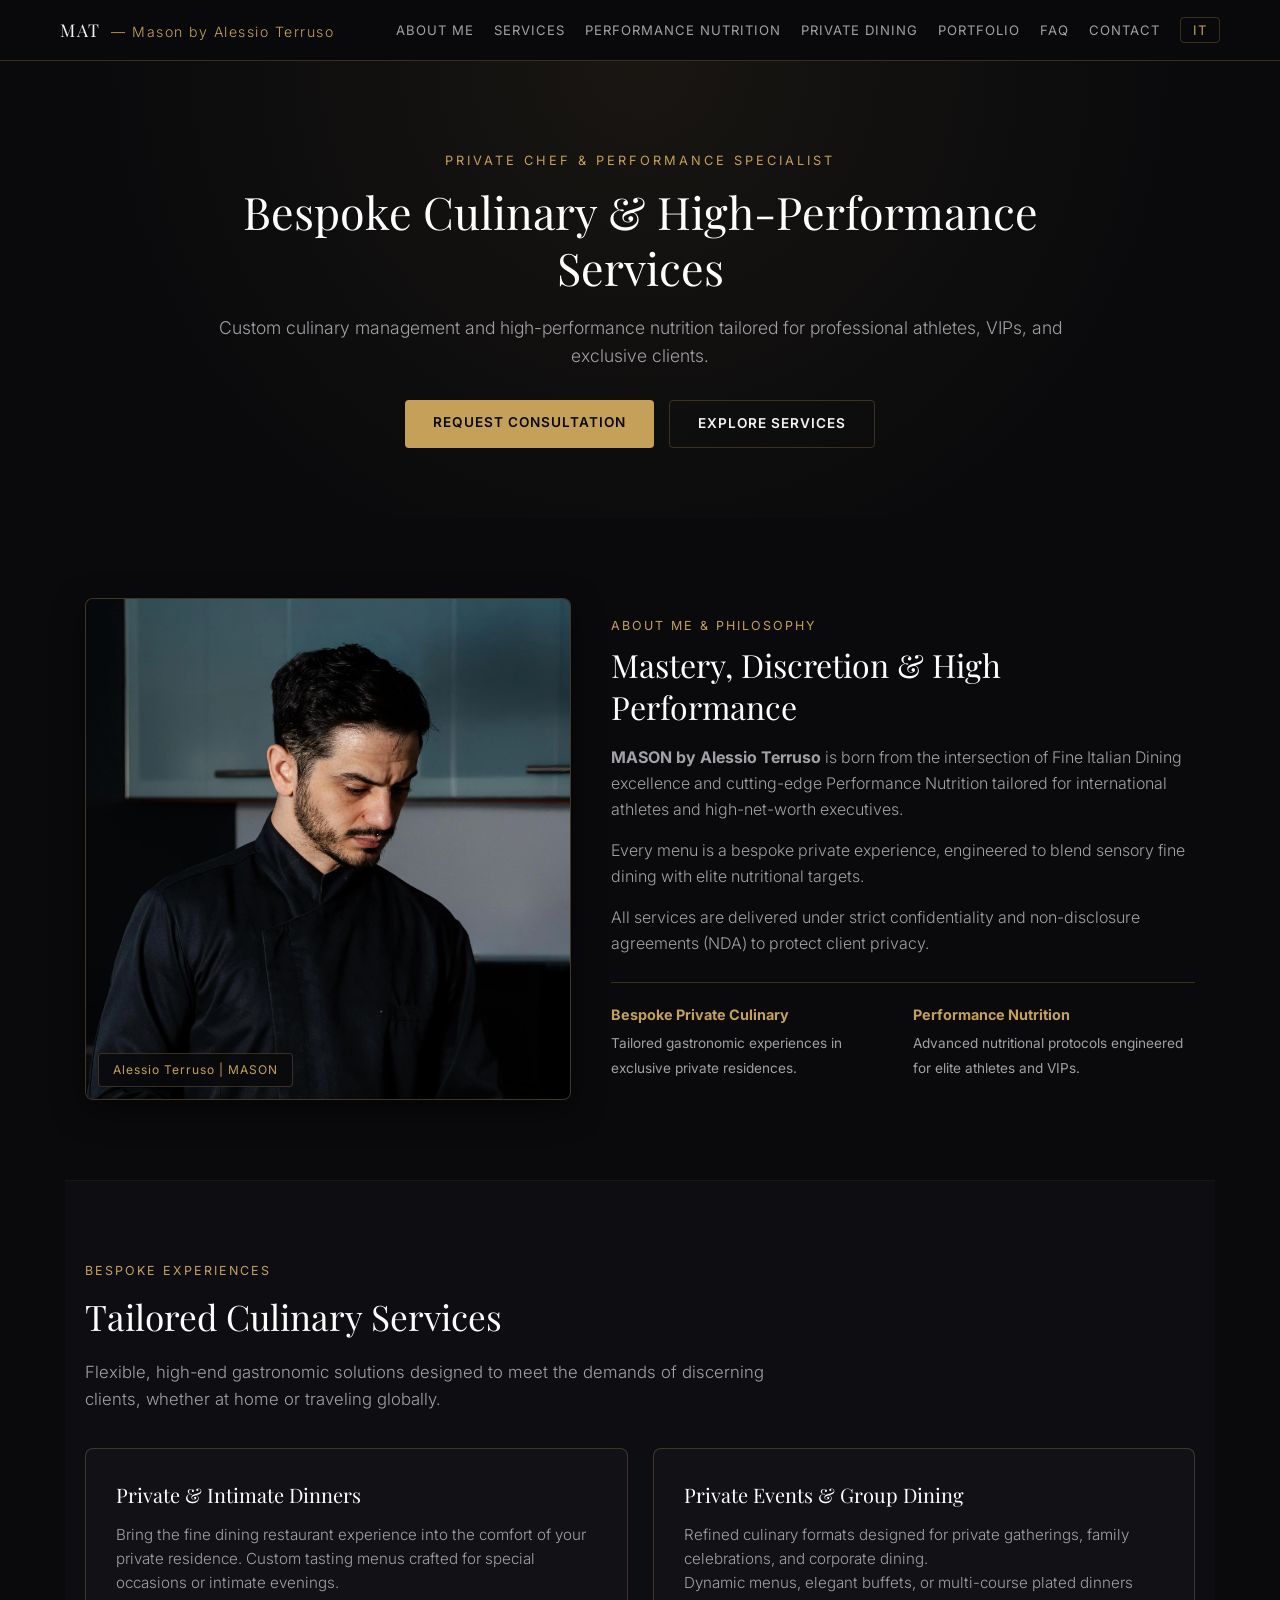
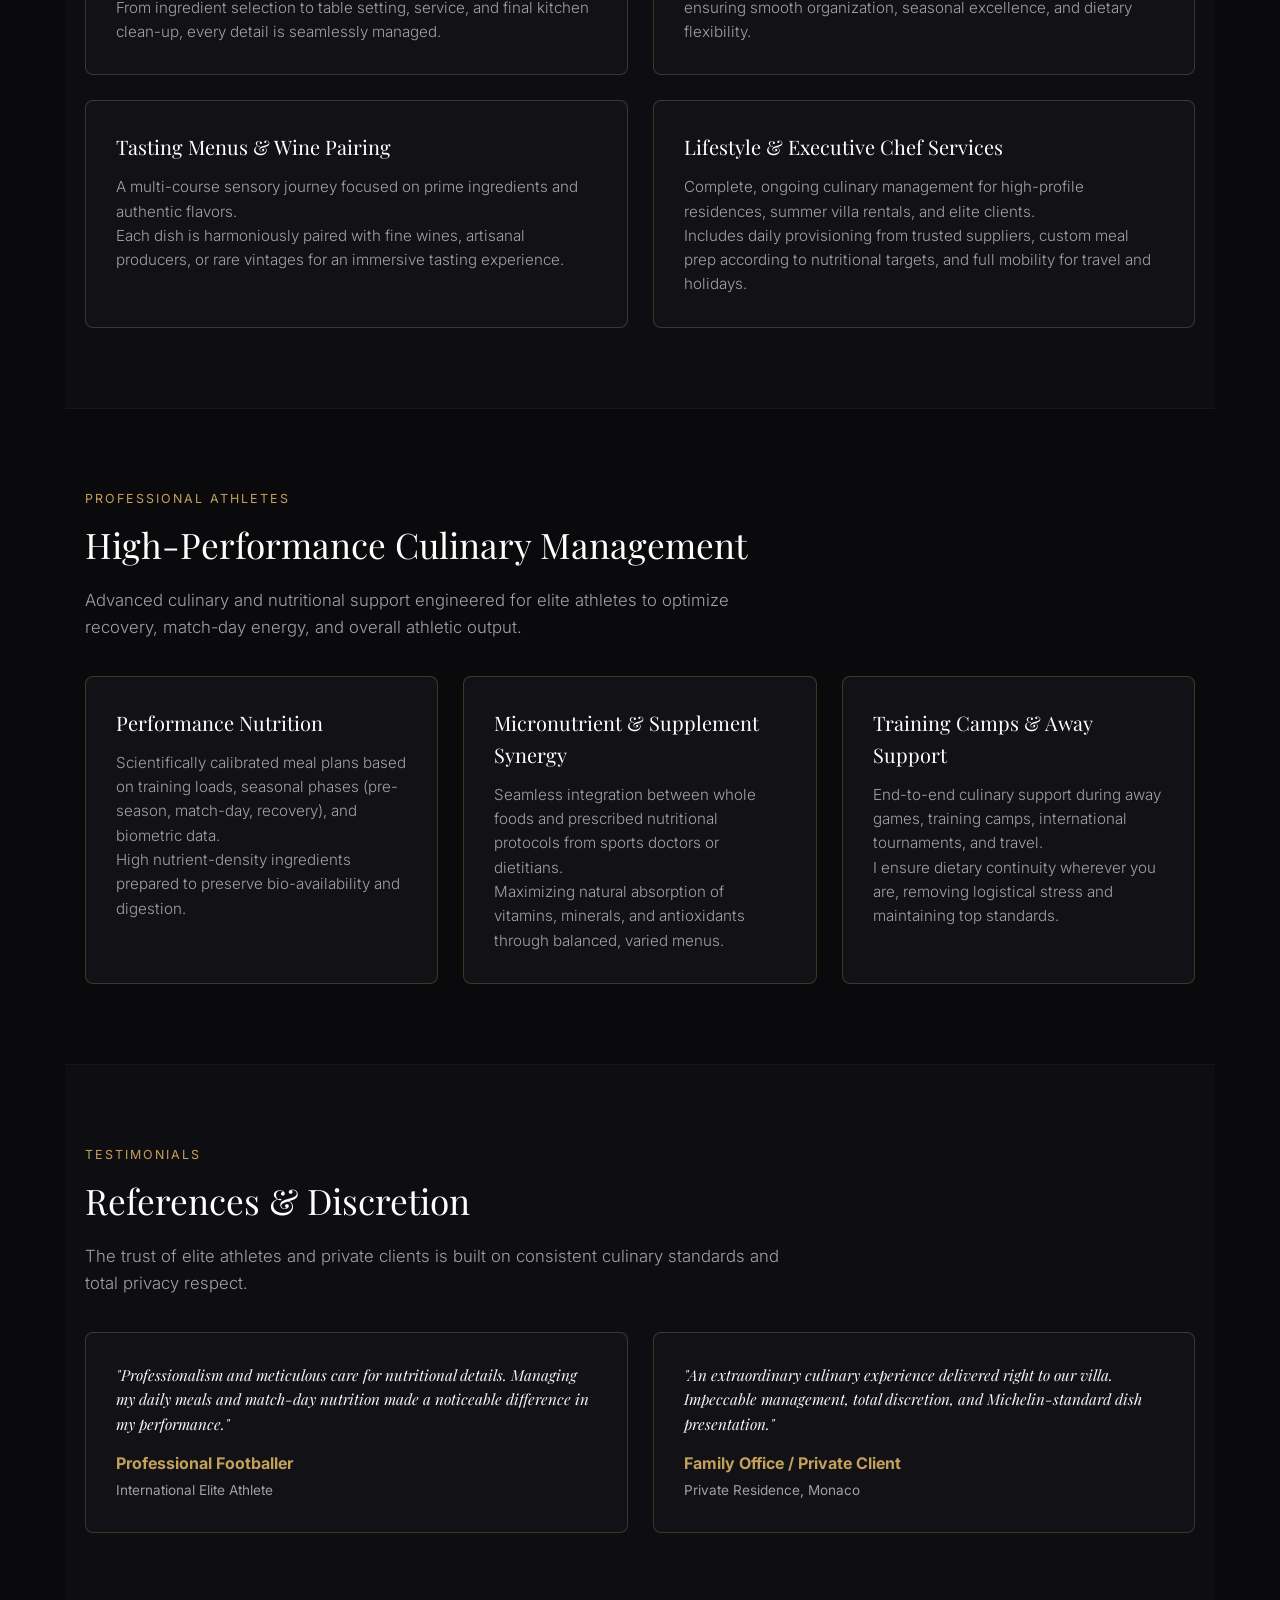
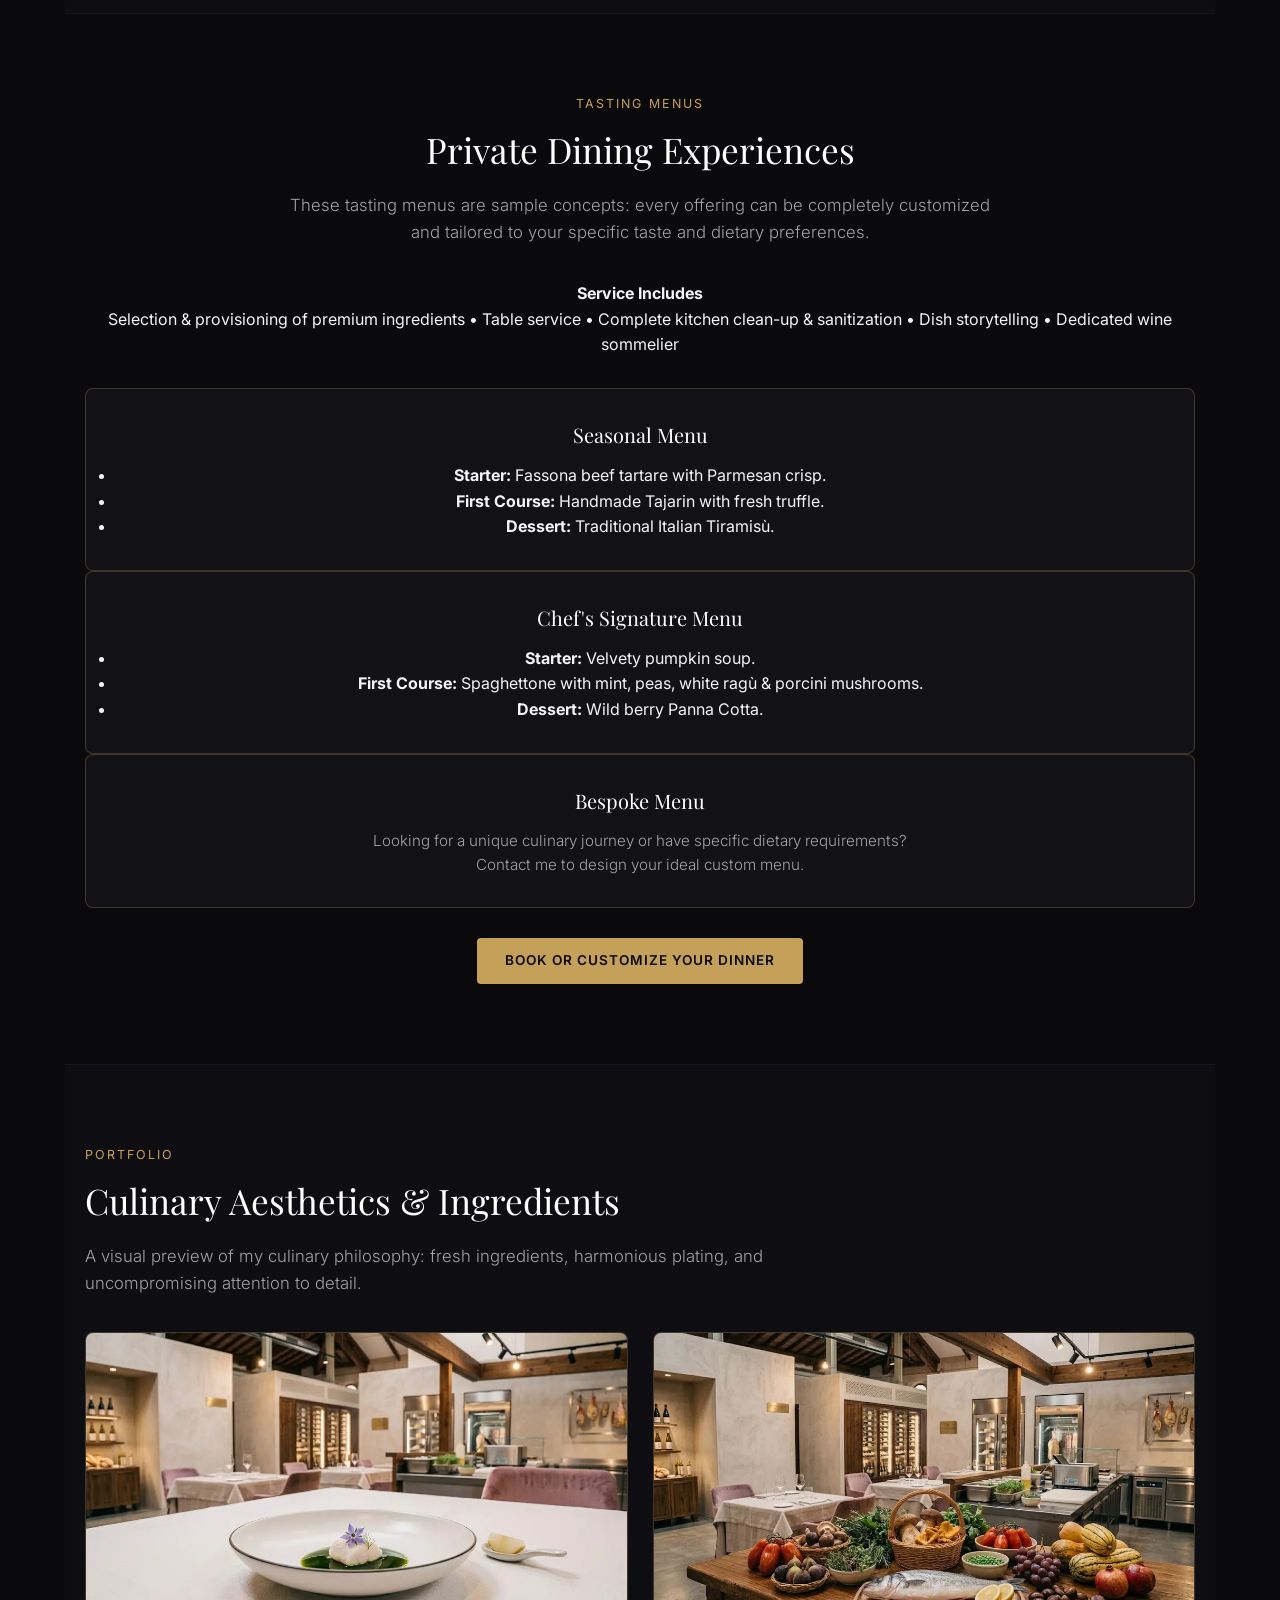
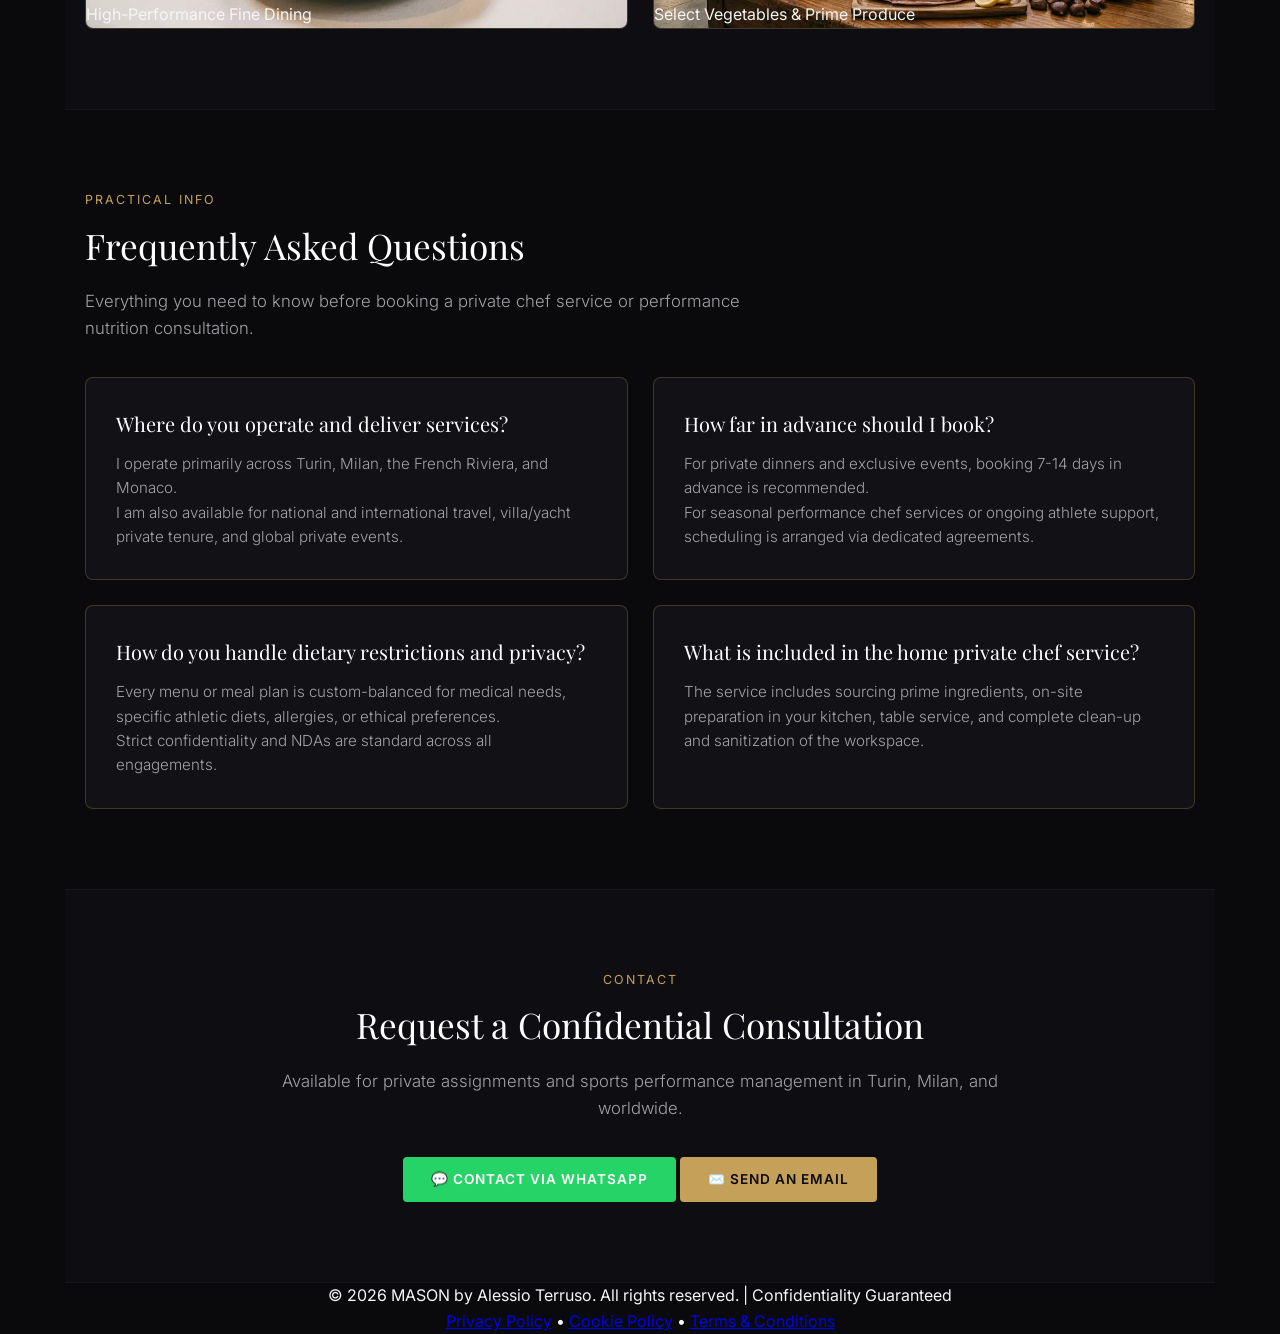
==== commit ad2c270b: "Refine text for clarity and update stylesheet version Updated content for clarity and conciseness in" ====
--- a/en.html
+++ b/en.html
@@ -27,7 +27,7 @@
 
   <!-- Favicon and Stylesheet -->
   <link rel="icon" type="image/png" href="favicon.png">
-  <link rel="stylesheet" href="style.css?v=3.1">
+  <link rel="stylesheet" href="style.css?v=3.2">
 </head>
 <body>
 
@@ -76,7 +76,8 @@
           <span class="section-tag">About Me & Philosophy</span>
           <h2>Mastery, Discretion & High Performance</h2>
           <p><strong>MASON by Alessio Terruso</strong> is born from the intersection of Fine Italian Dining excellence and cutting-edge Performance Nutrition tailored for international athletes and high-net-worth executives.</p>
-          <p>Every menu is a bespoke private experience, engineered to blend sensory fine dining with elite nutritional targets, all delivered under strict confidentiality and non-disclosure agreements (NDA).</p>
+          <p>Every menu is a bespoke private experience, engineered to blend sensory fine dining with elite nutritional targets.</p>
+          <p>All services are delivered under strict confidentiality and non-disclosure agreements (NDA) to protect client privacy.</p>
           <div class="about-highlights">
             <div class="highlight-item">
               <strong>Bespoke Private Culinary</strong>
@@ -102,19 +103,23 @@
       <div class="grid-2 margin-top">
         <div class="card">
           <h3>Private & Intimate Dinners</h3>
-          <p>Bring the fine dining restaurant experience into the comfort of your private residence. Custom tasting menus crafted for special occasions or intimate evenings. From ingredient selection to table setting, service, and final kitchen clean-up, every detail is seamlessly managed.</p>
+          <p>Bring the fine dining restaurant experience into the comfort of your private residence. Custom tasting menus crafted for special occasions or intimate evenings.</p>
+          <p>From ingredient selection to table setting, service, and final kitchen clean-up, every detail is seamlessly managed.</p>
         </div>
         <div class="card">
           <h3>Private Events & Group Dining</h3>
-          <p>Refined culinary formats designed for private gatherings, family celebrations, and corporate dining. Dynamic menus, elegant buffets, or multi-course plated dinners ensuring smooth organization, seasonal excellence, and dietary flexibility.</p>
+          <p>Refined culinary formats designed for private gatherings, family celebrations, and corporate dining.</p>
+          <p>Dynamic menus, elegant buffets, or multi-course plated dinners ensuring smooth organization, seasonal excellence, and dietary flexibility.</p>
         </div>
         <div class="card">
           <h3>Tasting Menus & Wine Pairing</h3>
-          <p>A multi-course sensory journey focused on prime ingredients and authentic flavors. Each dish is harmoniously paired with fine wines, artisanal producers, or rare vintages for an immersive tasting experience.</p>
+          <p>A multi-course sensory journey focused on prime ingredients and authentic flavors.</p>
+          <p>Each dish is harmoniously paired with fine wines, artisanal producers, or rare vintages for an immersive tasting experience.</p>
         </div>
         <div class="card">
           <h3>Lifestyle & Executive Chef Services</h3>
-          <p>Complete, ongoing culinary management for high-profile residences, summer villa rentals, and elite clients. Includes daily provisioning from trusted suppliers, custom meal prep according to nutritional targets, and full mobility for travel and holidays.</p>
+          <p>Complete, ongoing culinary management for high-profile residences, summer villa rentals, and elite clients.</p>
+          <p>Includes daily provisioning from trusted suppliers, custom meal prep according to nutritional targets, and full mobility for travel and holidays.</p>
         </div>
       </div>
     </div>
@@ -130,15 +135,18 @@
       <div class="grid-3 margin-top">
         <div class="card">
           <h4>Performance Nutrition</h4>
-          <p>Scientifically calibrated meal plans based on training loads, seasonal phases (pre-season, match-day, recovery), and biometric data. High nutrient-density ingredients prepared to preserve bio-availability and digestion.</p>
+          <p>Scientifically calibrated meal plans based on training loads, seasonal phases (pre-season, match-day, recovery), and biometric data.</p>
+          <p>High nutrient-density ingredients prepared to preserve bio-availability and digestion.</p>
         </div>
         <div class="card">
           <h4>Micronutrient & Supplement Synergy</h4>
-          <p>Seamless integration between whole foods and prescribed nutritional protocols from sports doctors or dietitians. Maximizing natural absorption of vitamins, minerals, and antioxidants through balanced, varied menus.</p>
+          <p>Seamless integration between whole foods and prescribed nutritional protocols from sports doctors or dietitians.</p>
+          <p>Maximizing natural absorption of vitamins, minerals, and antioxidants through balanced, varied menus.</p>
         </div>
         <div class="card">
           <h4>Training Camps & Away Support</h4>
-          <p>End-to-end culinary support during away games, training camps, international tournaments, and travel. I ensure dietary continuity wherever you are, removing logistical stress and maintaining top standards.</p>
+          <p>End-to-end culinary support during away games, training camps, international tournaments, and travel.</p>
+          <p>I ensure dietary continuity wherever you are, removing logistical stress and maintaining top standards.</p>
         </div>
       </div>
     </div>
@@ -218,7 +226,7 @@
     </div>
   </section>
 
- <!-- GALLERY SECTION -->
+  <!-- GALLERY SECTION -->
   <section id="gallery" class="section bg-card">
     <div class="container">
       <span class="section-tag">PORTFOLIO</span>
@@ -248,17 +256,20 @@
       <div class="grid-2 margin-top">
         <div class="card">
           <h3>Where do you operate and deliver services?</h3>
-          <p>I operate primarily across Turin, Milan, the French Riviera, and Monaco. I am also available for national and international travel, villa/yacht private tenure, and global private events.</p>
+          <p>I operate primarily across Turin, Milan, the French Riviera, and Monaco.</p>
+          <p>I am also available for national and international travel, villa/yacht private tenure, and global private events.</p>
         </div>
         
         <div class="card">
           <h3>How far in advance should I book?</h3>
-          <p>For private dinners and exclusive events, booking 7-14 days in advance is recommended. For seasonal performance chef services or ongoing athlete support, scheduling is arranged via dedicated agreements.</p>
+          <p>For private dinners and exclusive events, booking 7-14 days in advance is recommended.</p>
+          <p>For seasonal performance chef services or ongoing athlete support, scheduling is arranged via dedicated agreements.</p>
         </div>
 
         <div class="card">
           <h3>How do you handle dietary restrictions and privacy?</h3>
-          <p>Every menu or meal plan is custom-balanced for medical needs, specific athletic diets, allergies, or ethical preferences. Strict confidentiality and NDAs are standard across all engagements.</p>
+          <p>Every menu or meal plan is custom-balanced for medical needs, specific athletic diets, allergies, or ethical preferences.</p>
+          <p>Strict confidentiality and NDAs are standard across all engagements.</p>
         </div>
 
         <div class="card">
@@ -274,7 +285,7 @@
     <div class="container">
       <span class="section-tag">CONTACT</span>
       <h2>Request a Confidential Consultation</h2>
-      <p>Available for private assignments and sports performance management in Turin, Milan, and worldwide.</p>
+      <p class="section-intro">Available for private assignments and sports performance management in Turin, Milan, and worldwide.</p>
       
       <div class="contact-actions margin-top">
         <a href="https://wa.me/393518608221?text=Hello%20Alessio,%20I%20would%20like%20information%20regarding%20your%20Private%20Chef%20services." target="_blank" class="btn btn-whatsapp">
@@ -291,5 +302,13 @@
   <footer>
     <div class="container text-center">
       <p>&copy; 2026 MASON by Alessio Terruso. All rights reserved. | Confidentiality Guaranteed</p>
-      <p class="footer-links">
-        <a href="privacy.html">Privacy Policy</a> •
+      <div class="footer-links">
+        <a href="privacy.html">Privacy Policy</a> • 
+        <a href="cookie.html">Cookie Policy</a> • 
+        <a href="terms.html">Terms & Conditions</a>
+      </div>
+    </div>
+  </footer>
+
+</body>
+</html>
--- a/style.css
+++ b/style.css
@@ -455,3 +455,270 @@
     max-width: 300px;
   }
 }
+/* ==========================================================================
+   DESIGN MOBILE REVOLUTION — QUIET LUXURY (SMARTPHONE OPTIMIZED)
+   ========================================================================== */
+
+@media (max-width: 768px) {
+  
+  /* --- BASE & TIPOGRAFIA --- */
+  html, body {
+    overflow-x: hidden;
+    font-size: 14.5px;
+  }
+
+  .section {
+    padding: 48px 18px !important;
+  }
+
+  .section-tag {
+    font-size: 0.72em !important;
+    letter-spacing: 2.5px !important;
+  }
+
+  .section h2 {
+    font-size: 1.85em !important;
+    line-height: 1.25 !important;
+    margin-bottom: 12px !important;
+  }
+
+  .section-intro {
+    font-size: 0.95em !important;
+    line-height: 1.55 !important;
+    margin-bottom: 28px !important;
+  }
+
+  /* --- HEADER & NAVIGATION (PULITO ED ELEGANTE) --- */
+  header {
+    padding: 10px 0 !important;
+  }
+
+  nav {
+    flex-direction: column !important;
+    align-items: center !important;
+    gap: 8px !important;
+    padding: 0 12px !important;
+  }
+
+  .logo {
+    font-size: 1.05em !important;
+    letter-spacing: 1.2px !important;
+    text-align: center;
+  }
+
+  .logo-sub {
+    display: block;
+    font-size: 0.75em;
+    margin-top: 2px;
+  }
+
+  .nav-links {
+    display: flex !important;
+    justify-content: center !important;
+    align-items: center !important;
+    gap: 10px !important;
+    width: 100% !important;
+    padding: 6px 0 !important;
+    border-top: 1px solid rgba(197, 160, 89, 0.15);
+  }
+
+  .nav-links a {
+    font-size: 0.7em !important;
+    letter-spacing: 0.8px !important;
+    padding: 4px 6px !important;
+  }
+
+  /* --- HERO SECTION MOBILE --- */
+  .hero {
+    padding: 50px 18px 40px !important;
+  }
+
+  .subtitle {
+    font-size: 0.72em !important;
+    letter-spacing: 2.5px !important;
+  }
+
+  .hero h1 {
+    font-size: 2.1em !important;
+    line-height: 1.2 !important;
+    margin-bottom: 16px !important;
+  }
+
+  .hero p {
+    font-size: 0.98em !important;
+    line-height: 1.6 !important;
+    margin-bottom: 25px !important;
+  }
+
+  .hero-actions {
+    flex-direction: column !important;
+    width: 100% !important;
+    gap: 12px !important;
+  }
+
+  .hero-actions .btn {
+    width: 100% !important;
+    text-align: center !important;
+    padding: 14px 20px !important;
+  }
+
+  /* --- CHI SONO (ABOUT) --- */
+  .about-grid {
+    grid-template-columns: 1fr !important;
+    gap: 28px !important;
+  }
+
+  .about-image-wrapper {
+    border-radius: 12px !important;
+  }
+
+  .about-img {
+    max-height: 360px !important;
+    object-fit: cover !important;
+  }
+
+  .about-content h2 {
+    font-size: 1.7em !important;
+  }
+
+  .about-highlights {
+    grid-template-columns: 1fr !important;
+    gap: 14px !important;
+    padding-top: 16px !important;
+  }
+
+  /* --- SCHEDE & CARDS MOBILE (GRIGLIA ADATTIVA) --- */
+  .grid-2, .grid-3, .gallery-grid {
+    grid-template-columns: 1fr !important;
+    gap: 18px !important;
+  }
+
+  .card {
+    padding: 22px 18px !important;
+    border-radius: 10px !important;
+    background: #111115 !important;
+  }
+
+  .card h3, .card h4 {
+    font-size: 1.2em !important;
+  }
+
+  /* --- PORTFOLIO GALLERY MOBILE --- */
+  .gallery-item {
+    border-radius: 10px !important;
+    min-height: 220px !important;
+    box-shadow: 0 8px 20px rgba(0,0,0,0.4);
+  }
+
+  .gallery-item img {
+    width: 100% !important;
+    height: 230px !important;
+    object-fit: cover !important;
+  }
+
+  .gallery-caption {
+    font-size: 0.85em !important;
+    padding: 12px 15px !important;
+    background: linear-gradient(0deg, rgba(10,10,12,0.95) 0%, transparent 100%) !important;
+  }
+
+  /* --- SEZIONE CONTATTI MOBILE --- */
+  #contact {
+    padding: 55px 18px !important;
+  }
+
+  .contact-actions {
+    flex-direction: column !important;
+    width: 100% !important;
+    gap: 14px !important;
+    margin-top: 25px !important;
+  }
+
+  .contact-actions .btn {
+    width: 100% !important;
+    padding: 15px 20px !important;
+    font-size: 0.88em !important;
+    border-radius: 8px !important;
+    justify-content: center !important;
+  }
+
+  /* --- FOOTER MOBILE --- */
+  footer {
+    padding: 35px 18px 45px !important;
+    text-align: center !important;
+  }
+
+  .footer-links {
+    display: flex;
+    flex-wrap: wrap;
+    justify-content: center;
+    gap: 12px;
+    margin-top: 15px;
+  }
+
+  .footer-links a {
+    font-size: 0.78em !important;
+    margin: 0 !important;
+  }
+}
+/* ==========================================================================
+   OTTIMIZZAZIONE LEGGIBILITÀ E COLONNE DI TESTO SU MOBILE
+   ========================================================================== */
+
+@media (max-width: 768px) {
+
+  /* Riduzione larghezza massima per contenitori e paragrafi */
+  .container {
+    padding-left: 20px !important;
+    padding-right: 20px !important;
+    max-width: 100% !important;
+  }
+
+  /* Evita che i testi occupino l'intera larghezza dello schermo */
+  p, .section-intro, .hero p, .about-content p {
+    max-width: 520px !important; /* Limita la lunghezza della riga */
+    margin-left: auto !important;
+    margin-right: auto !important;
+    font-size: 0.95rem !important; /* Dimensione ideale per lettura mobile */
+    line-height: 1.65 !important;  /* Maggiore respiro tra le righe */
+    letter-spacing: 0.2px !important;
+    text-align: left !important;   /* Garantisce massima fluidità di lettura */
+  }
+
+  /* Introduzioni di sezione centrate ma compatte */
+  .section-intro {
+    text-align: center !important;
+    max-width: 460px !important;
+    margin-bottom: 30px !important;
+    color: #cfcfd4 !important;
+  }
+
+  /* Spaziatura elegante tra i singoli paragrafi */
+  p + p {
+    margin-top: 16px !important;
+  }
+
+  /* Riquadri delle carte più compatti e ariosi */
+  .card p, .service-included-box p {
+    font-size: 0.9rem !important;
+    line-height: 1.6 !important;
+    margin-bottom: 0 !important;
+  }
+
+  /* Titoli proporzionati per evitare a capo sgradevoli */
+  h1 {
+    font-size: 2em !important;
+    line-height: 1.2 !important;
+    max-width: 480px !important;
+    margin-left: auto !important;
+    margin-right: auto !important;
+  }
+
+  h2 {
+    font-size: 1.65em !important;
+    line-height: 1.25 !important;
+    max-width: 480px !important;
+    margin-left: auto !important;
+    margin-right: auto !important;
+  }
+}
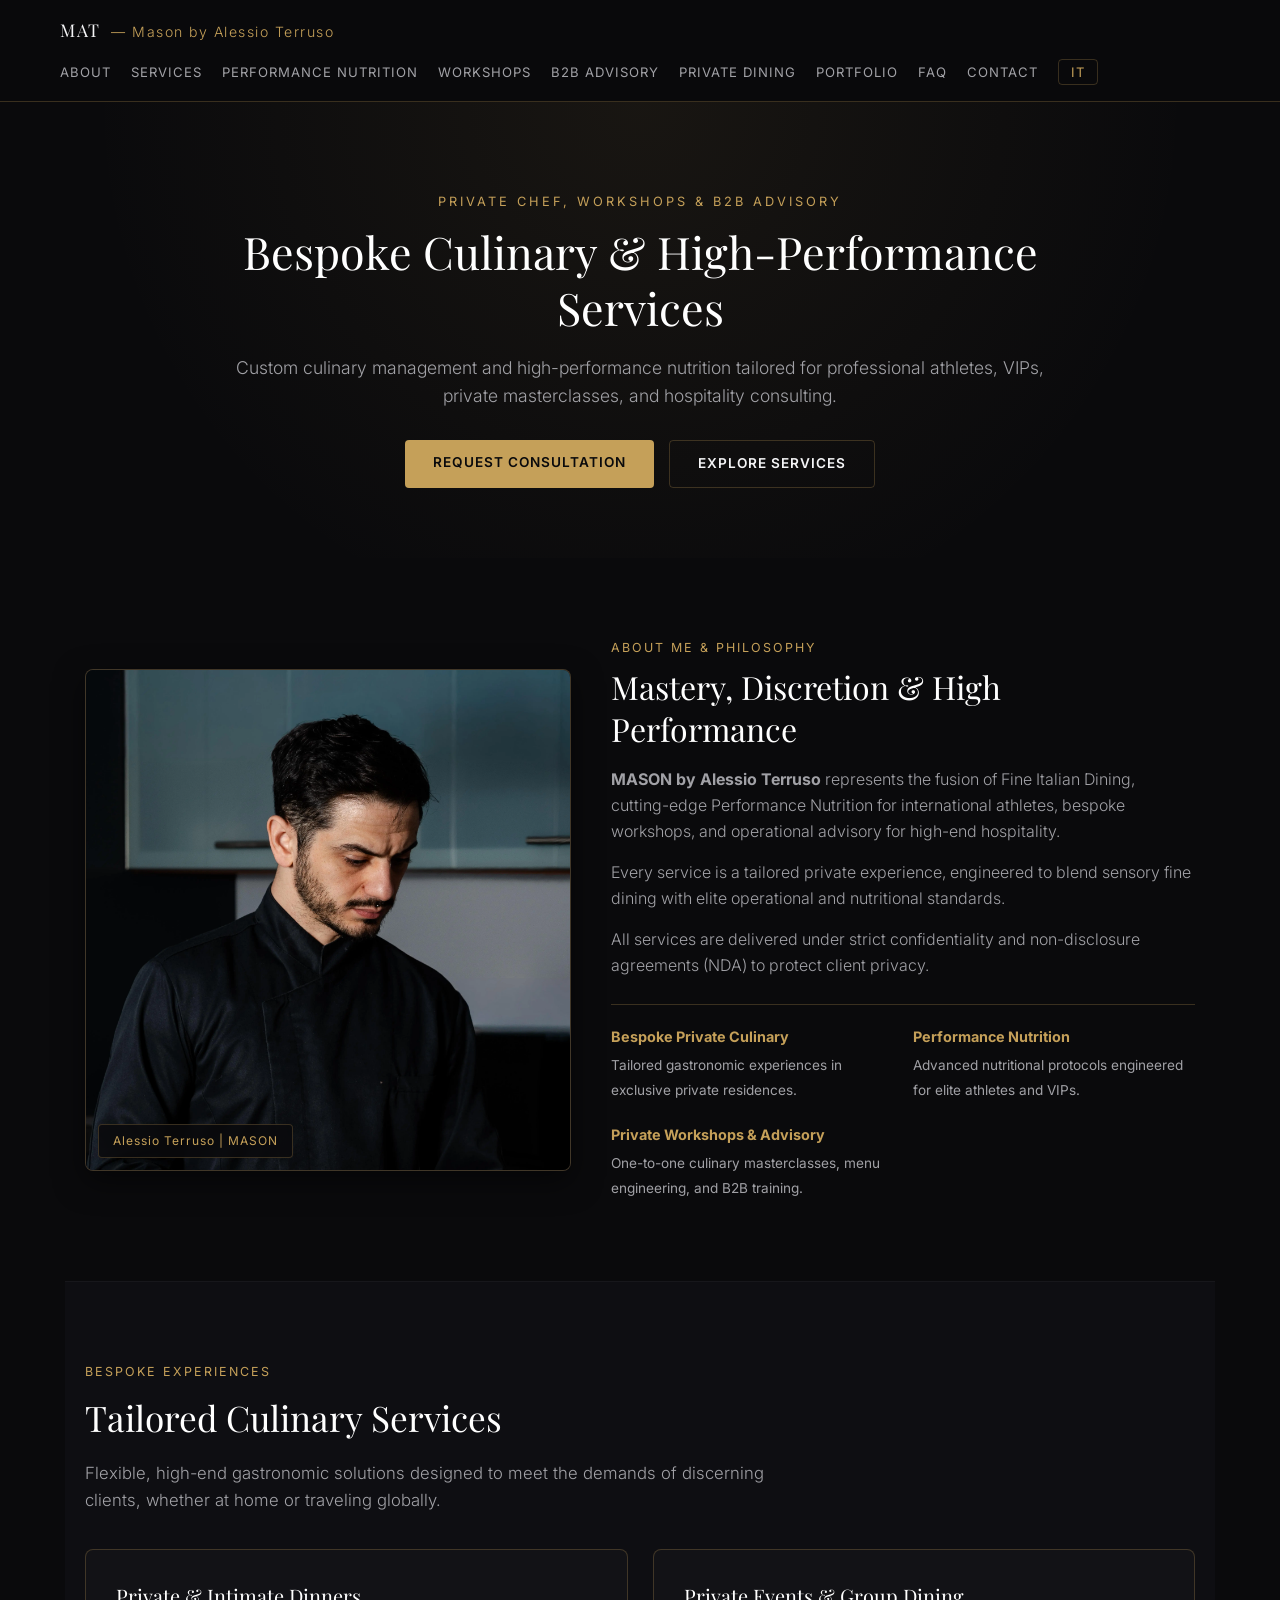
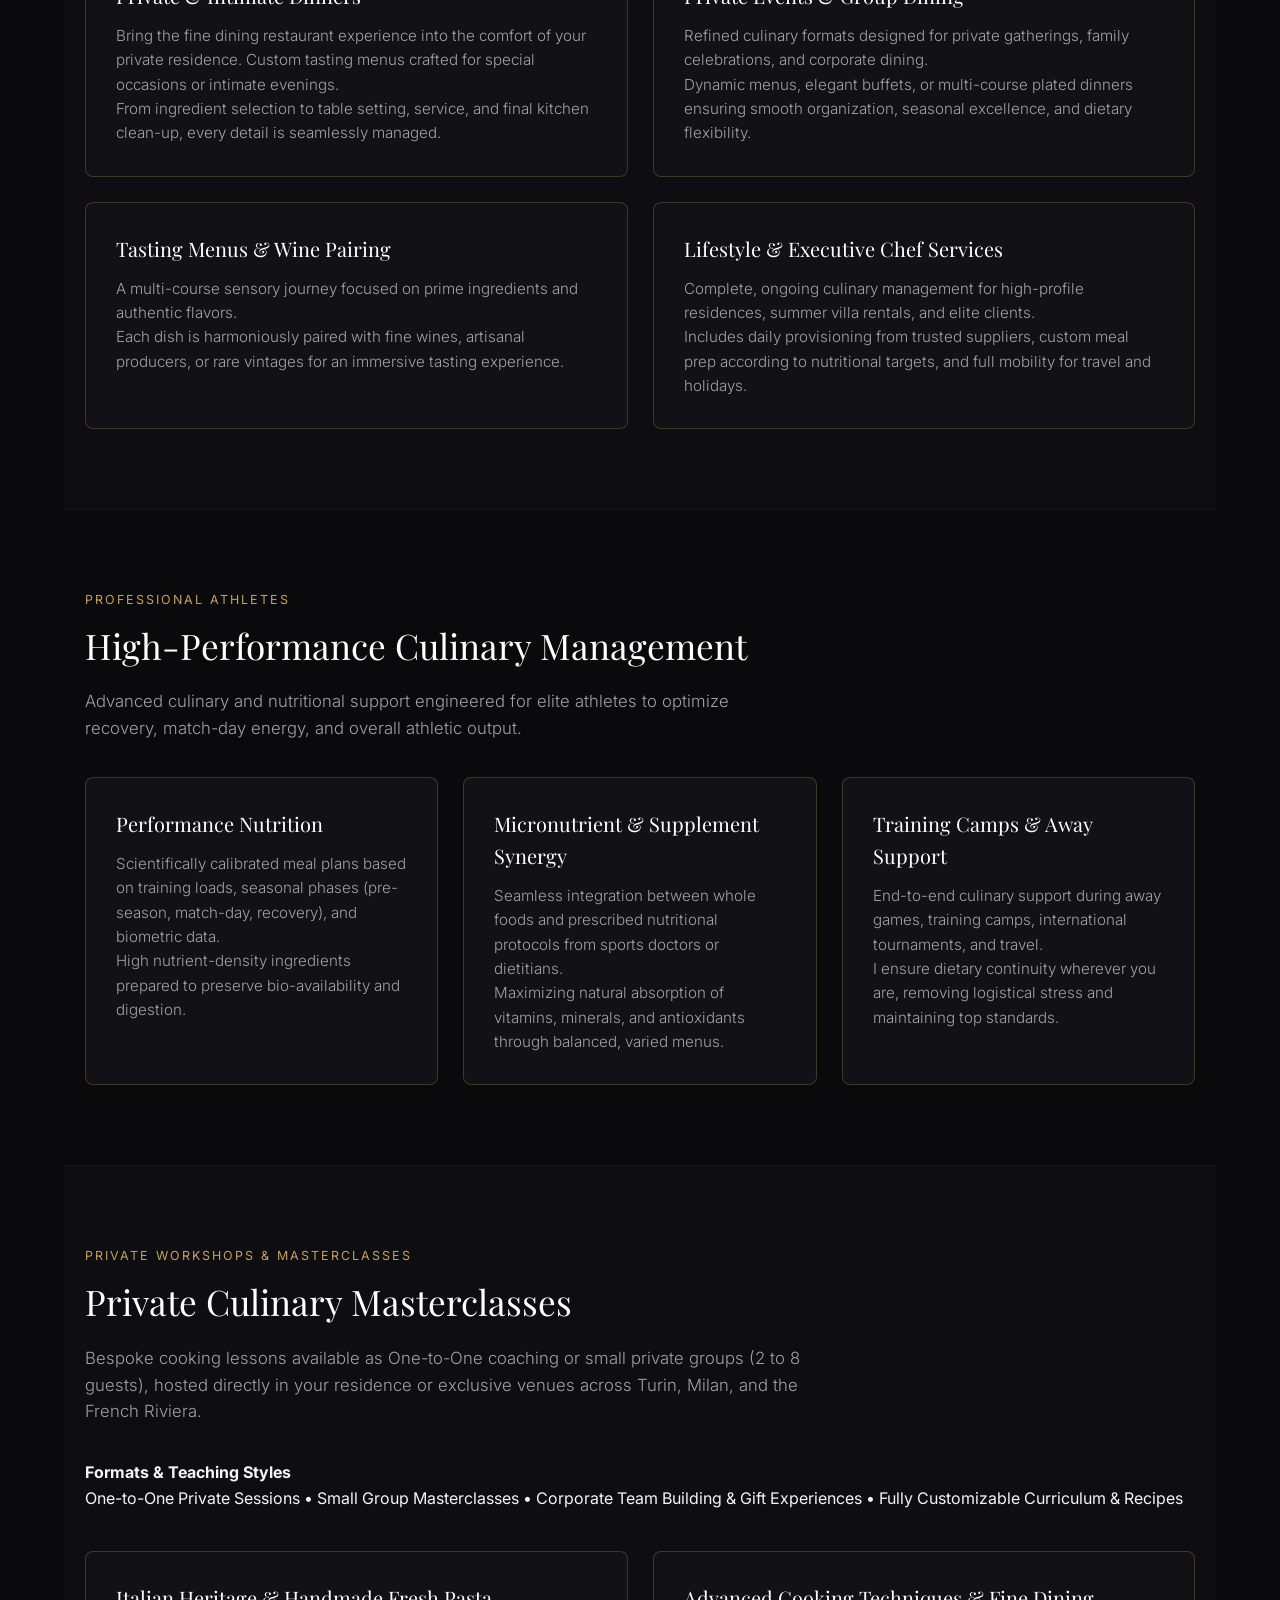
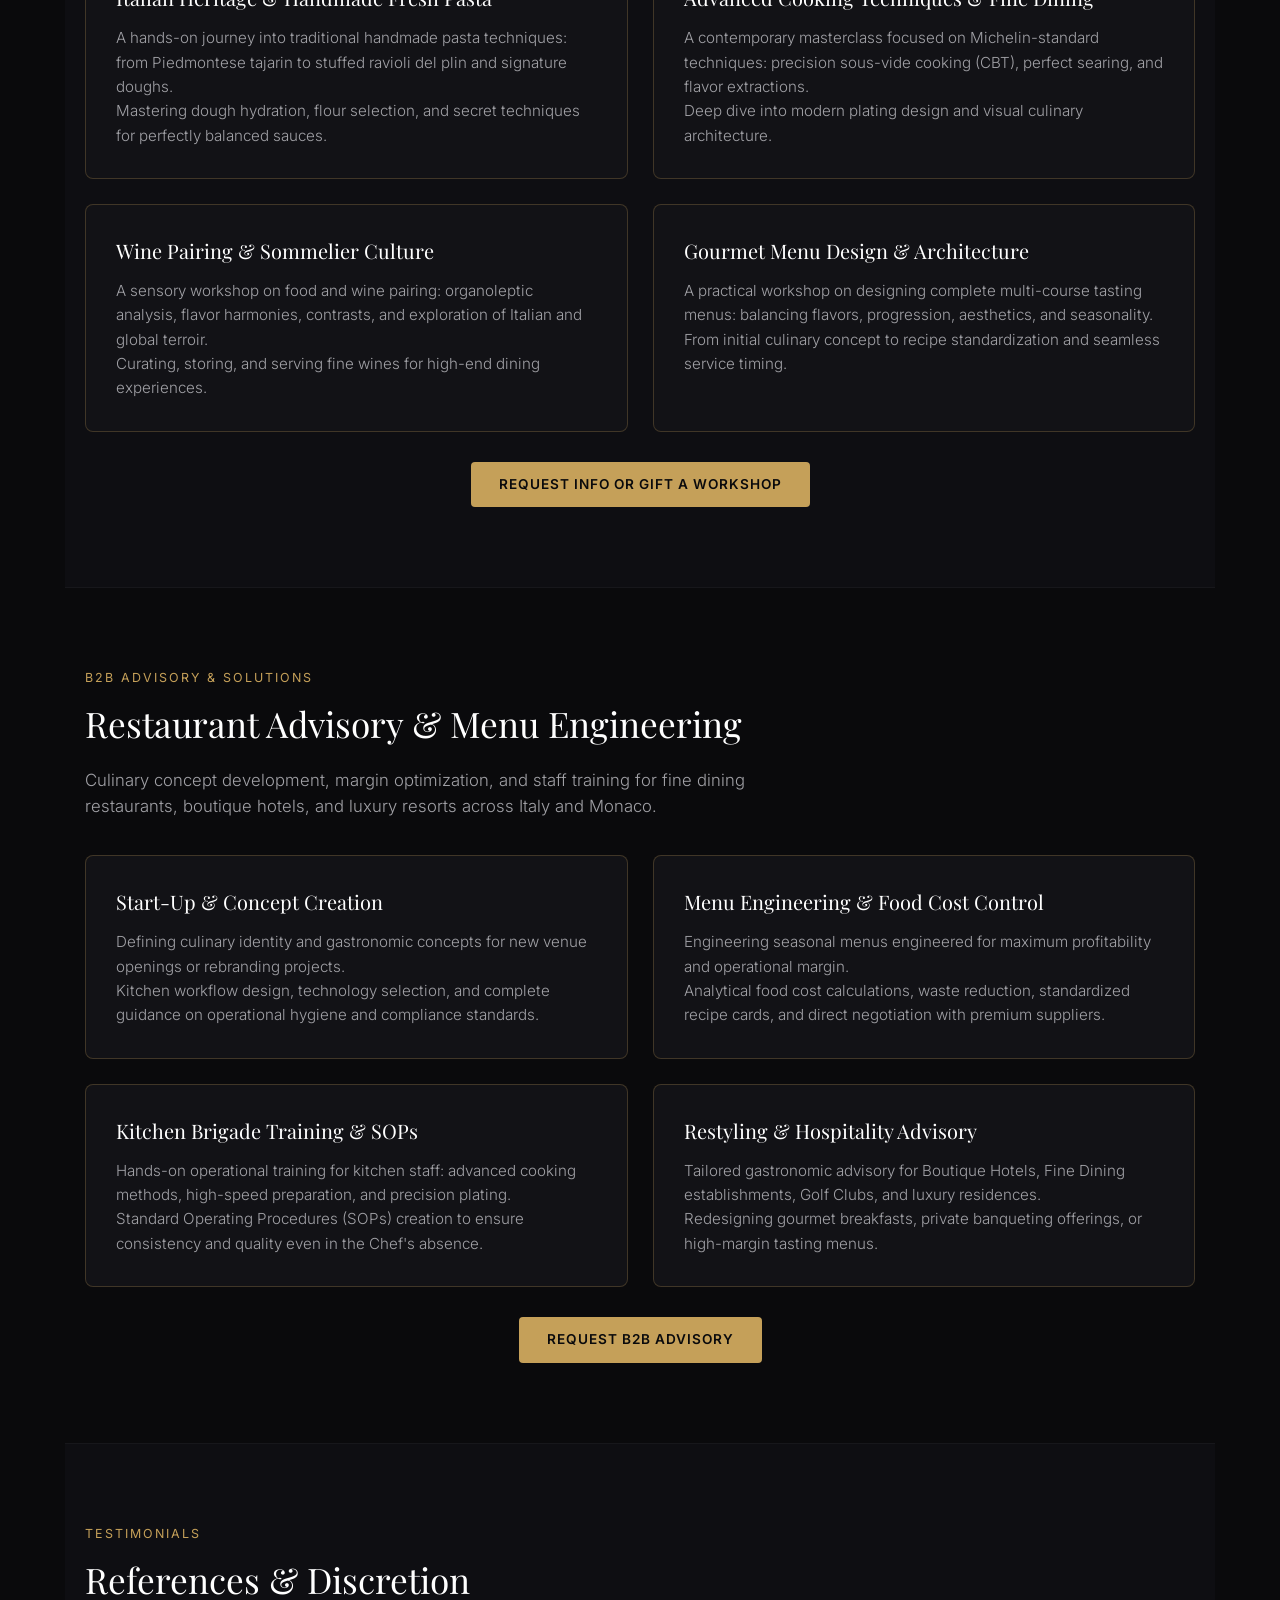
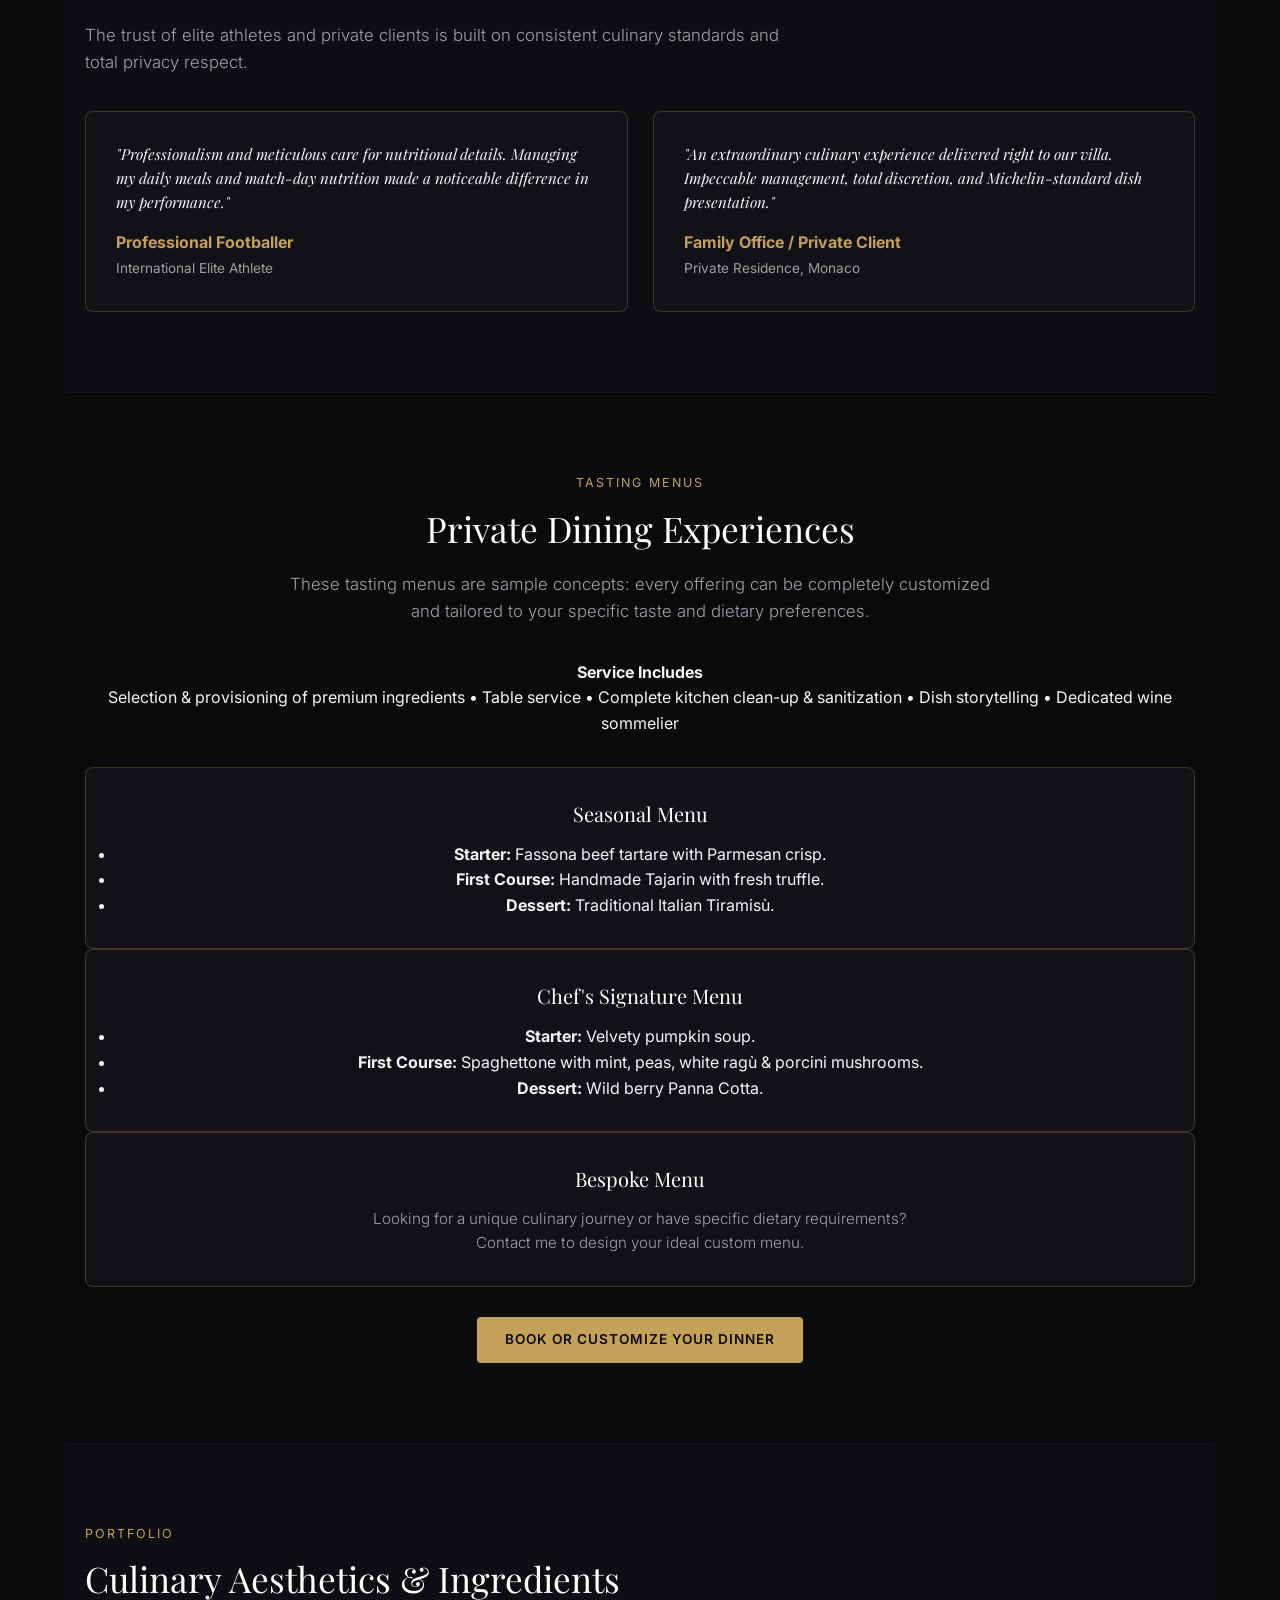
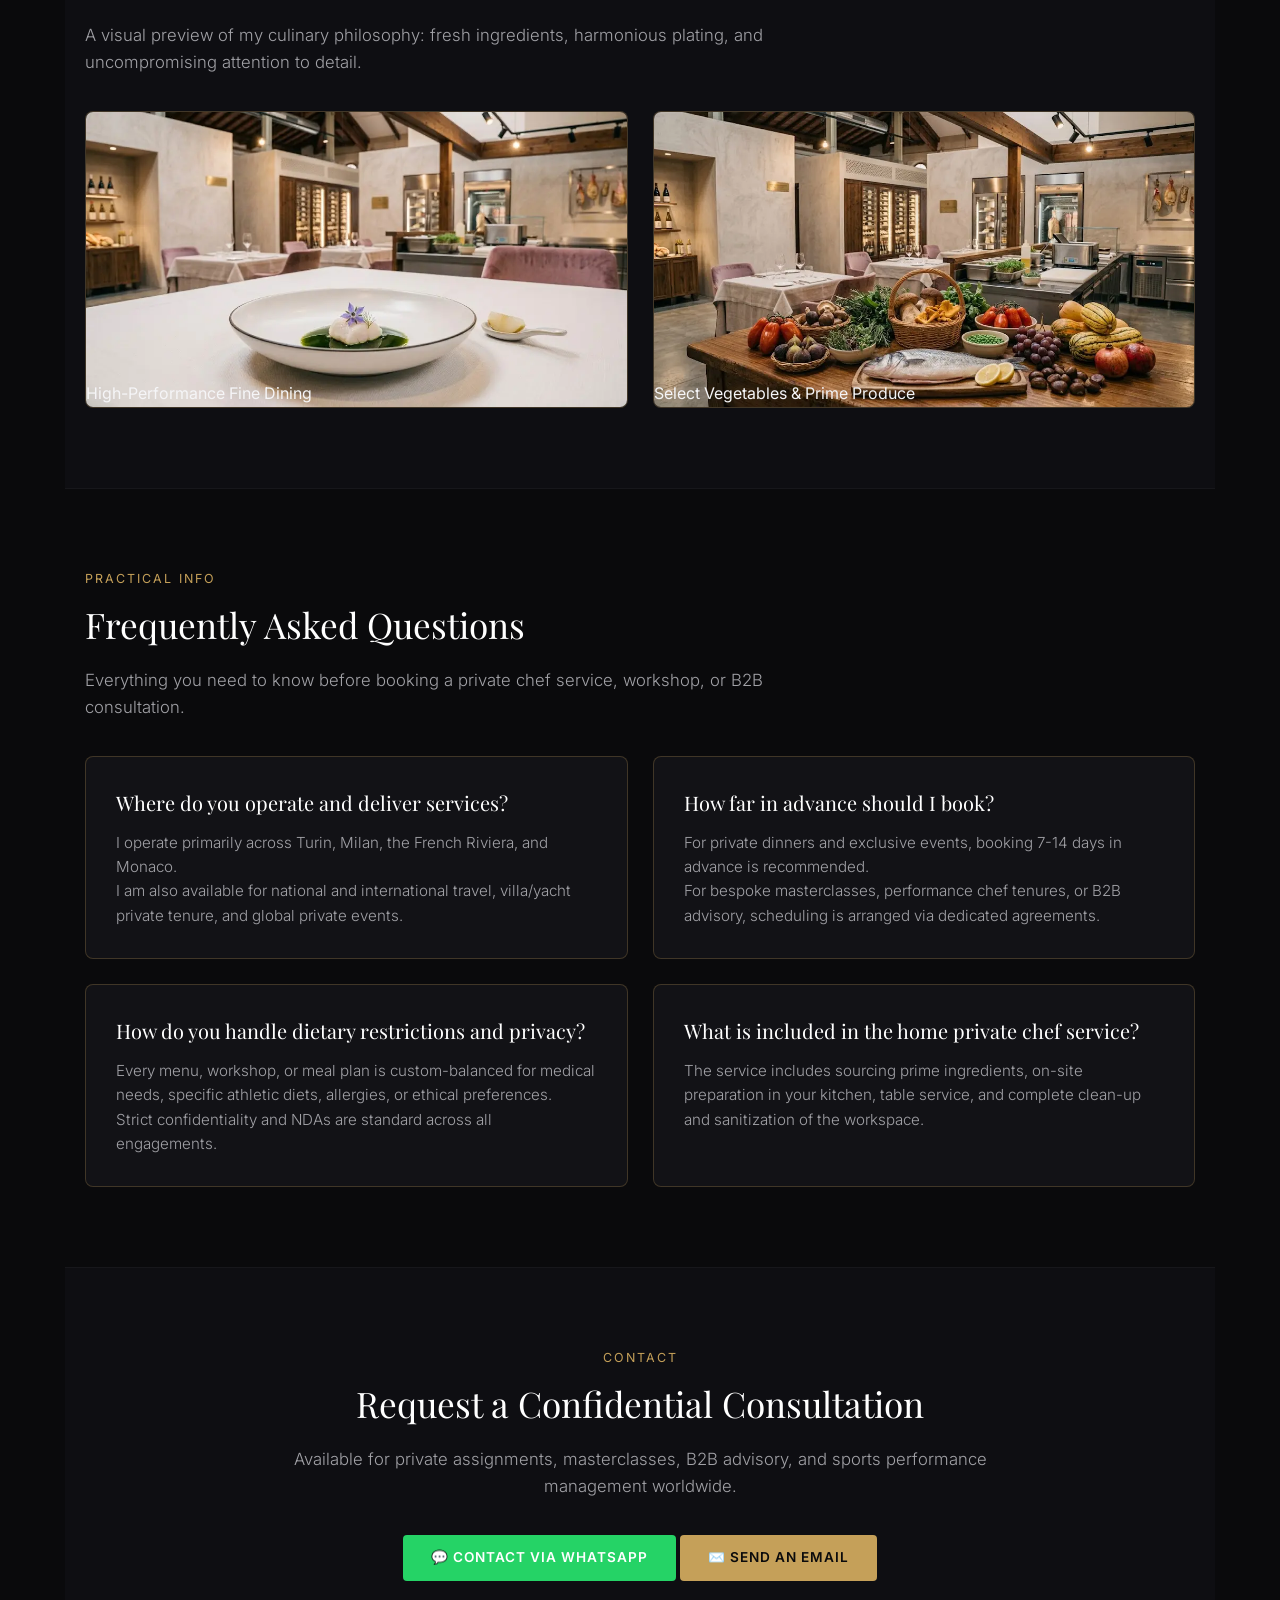
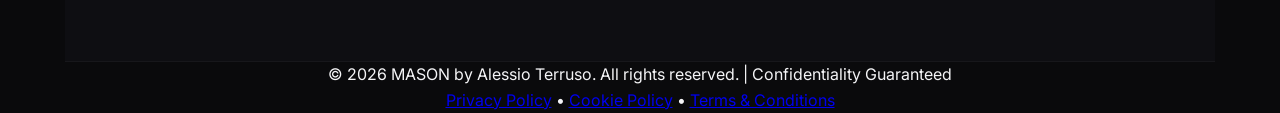
==== commit 97f752fb: "Revise SEO and content for services update Updated SEO metadata and navigation elements to reflect n" ====
--- a/en.html
+++ b/en.html
@@ -5,23 +5,23 @@
   <meta name="viewport" content="width=device-width, initial-scale=1.0">
   
   <!-- SEO & Official Title -->
-  <title>MAT — Private Culinary & Performance Nutrition | Alessio Terruso</title>
-  <meta name="description" content="Bespoke private chef services and precision performance nutrition for professional athletes and elite private clients. High-end culinary management and total discretion.">
-  <meta name="keywords" content="Private Chef Turin, Private Chef Italy, Mason Catering, Alessio Terruso, Performance Nutrition, Chef for Professional Athletes, High Performance Culinary, Luxury Private Chef, Confidential Culinary Services, Private Chef Milan, Residential Fine Dining">
+  <title>MAT — Private Culinary, Performance Nutrition, Workshops & Advisory | Alessio Terruso</title>
+  <meta name="description" content="Bespoke private chef services, precision performance nutrition for athletes, private cooking workshops, and B2B restaurant advisory by Alessio Terruso.">
+  <meta name="keywords" content="Private Chef Turin, Private Chef Italy, Mason Catering, Alessio Terruso, Performance Nutrition, Culinary Workshops, Masterclass, Wine Pairing, Menu Engineering, B2B Restaurant Advisory, Luxury Private Chef">
   <meta name="robots" content="index, follow">
   <link rel="canonical" href="https://masonterruso.com/en.html">
 
   <!-- Open Graph / WhatsApp / Social Preview -->
   <meta property="og:type" content="website">
   <meta property="og:url" content="https://masonterruso.com/en.html">
-  <meta property="og:title" content="MAT — Mason by Alessio Terruso | Private & Performance Chef">
-  <meta property="og:description" content="Bespoke culinary services for elite private dining, lifestyle management, and high-performance nutrition for elite athletes.">
+  <meta property="og:title" content="MAT — Mason by Alessio Terruso | Private Chef, Workshops & Advisory">
+  <meta property="og:description" content="Bespoke culinary services for elite private dining, performance nutrition for athletes, private masterclasses, and restaurant consulting.">
   <meta property="og:image" content="https://masonterruso.com/alessio-terruso.webp">
 
   <!-- Twitter Meta Tags -->
   <meta name="twitter:card" content="summary_large_image">
-  <meta name="twitter:title" content="MAT — Mason by Alessio Terruso | Private & Performance Chef">
-  <meta name="twitter:description" content="Bespoke culinary services for elite private dining, lifestyle management, and high-performance nutrition for elite athletes.">
+  <meta name="twitter:title" content="MAT — Mason by Alessio Terruso | Private Chef, Workshops & Advisory">
+  <meta name="twitter:description" content="Bespoke culinary services for elite private dining, performance nutrition for athletes, private masterclasses, and restaurant consulting.">
   <meta name="twitter:url" content="https://masonterruso.com/en.html">
   <meta name="twitter:image" content="https://masonterruso.com/alessio-terruso.webp">
 
@@ -36,9 +36,11 @@
     <nav>
       <a href="en.html" class="logo">MAT <span class="logo-sub">— Mason by Alessio Terruso</span></a>
       <ul class="nav-links">
-        <li><a href="#about">About Me</a></li>
+        <li><a href="#about">About</a></li>
         <li><a href="#services">Services</a></li>
         <li><a href="#performance">Performance Nutrition</a></li>
+        <li><a href="#corsi">Workshops</a></li>
+        <li><a href="#consulenze">B2B Advisory</a></li>
         <li><a href="#cene-private">Private Dining</a></li>
         <li><a href="#gallery">Portfolio</a></li>
         <li><a href="#faq">FAQ</a></li>
@@ -51,9 +53,9 @@
   <!-- HERO SECTION -->
   <section class="hero">
     <div class="hero-container">
-      <span class="subtitle">PRIVATE CHEF & PERFORMANCE SPECIALIST</span>
+      <span class="subtitle">PRIVATE CHEF, WORKSHOPS & B2B ADVISORY</span>
       <h1>Bespoke Culinary & High-Performance Services</h1>
-      <p>Custom culinary management and high-performance nutrition tailored for professional athletes, VIPs, and exclusive clients.</p>
+      <p>Custom culinary management and high-performance nutrition tailored for professional athletes, VIPs, private masterclasses, and hospitality consulting.</p>
       <div class="hero-actions">
         <a href="#contact" class="btn btn-primary">Request Consultation</a>
         <a href="#services" class="btn btn-secondary">Explore Services</a>
@@ -75,8 +77,8 @@
         <div class="about-content">
           <span class="section-tag">About Me & Philosophy</span>
           <h2>Mastery, Discretion & High Performance</h2>
-          <p><strong>MASON by Alessio Terruso</strong> is born from the intersection of Fine Italian Dining excellence and cutting-edge Performance Nutrition tailored for international athletes and high-net-worth executives.</p>
-          <p>Every menu is a bespoke private experience, engineered to blend sensory fine dining with elite nutritional targets.</p>
+          <p><strong>MASON by Alessio Terruso</strong> represents the fusion of Fine Italian Dining, cutting-edge Performance Nutrition for international athletes, bespoke workshops, and operational advisory for high-end hospitality.</p>
+          <p>Every service is a tailored private experience, engineered to blend sensory fine dining with elite operational and nutritional standards.</p>
           <p>All services are delivered under strict confidentiality and non-disclosure agreements (NDA) to protect client privacy.</p>
           <div class="about-highlights">
             <div class="highlight-item">
@@ -87,6 +89,10 @@
               <strong>Performance Nutrition</strong>
               <span>Advanced nutritional protocols engineered for elite athletes and VIPs.</span>
             </div>
+            <div class="highlight-item">
+              <strong>Private Workshops & Advisory</strong>
+              <span>One-to-one culinary masterclasses, menu engineering, and B2B training.</span>
+            </div>
           </div>
         </div>
       </div>
@@ -148,6 +154,88 @@
           <p>End-to-end culinary support during away games, training camps, international tournaments, and travel.</p>
           <p>I ensure dietary continuity wherever you are, removing logistical stress and maintaining top standards.</p>
         </div>
+      </div>
+    </div>
+  </section>
+
+  <!-- CORSI DI CUCINA SECTION -->
+  <section id="corsi" class="section bg-card">
+    <div class="container">
+      <span class="section-tag">PRIVATE WORKSHOPS & MASTERCLASSES</span>
+      <h2>Private Culinary Masterclasses</h2>
+      <p class="section-intro">Bespoke cooking lessons available as One-to-One coaching or small private groups (2 to 8 guests), hosted directly in your residence or exclusive venues across Turin, Milan, and the French Riviera.</p>
+
+      <!-- Included Formats Box -->
+      <div class="service-included-box" style="margin-bottom: 40px;">
+        <h4>Formats & Teaching Styles</h4>
+        <p>One-to-One Private Sessions • Small Group Masterclasses • Corporate Team Building & Gift Experiences • Fully Customizable Curriculum & Recipes</p>
+      </div>
+
+      <div class="grid-2 margin-top">
+        <div class="card">
+          <h3>Italian Heritage & Handmade Fresh Pasta</h3>
+          <p>A hands-on journey into traditional handmade pasta techniques: from Piedmontese tajarin to stuffed ravioli del plin and signature doughs.</p>
+          <p>Mastering dough hydration, flour selection, and secret techniques for perfectly balanced sauces.</p>
+        </div>
+        <div class="card">
+          <h3>Advanced Cooking Techniques & Fine Dining</h3>
+          <p>A contemporary masterclass focused on Michelin-standard techniques: precision sous-vide cooking (CBT), perfect searing, and flavor extractions.</p>
+          <p>Deep dive into modern plating design and visual culinary architecture.</p>
+        </div>
+        <div class="card">
+          <h3>Wine Pairing & Sommelier Culture</h3>
+          <p>A sensory workshop on food and wine pairing: organoleptic analysis, flavor harmonies, contrasts, and exploration of Italian and global terroir.</p>
+          <p>Curating, storing, and serving fine wines for high-end dining experiences.</p>
+        </div>
+        <div class="card">
+          <h3>Gourmet Menu Design & Architecture</h3>
+          <p>A practical workshop on designing complete multi-course tasting menus: balancing flavors, progression, aesthetics, and seasonality.</p>
+          <p>From initial culinary concept to recipe standardization and seamless service timing.</p>
+        </div>
+      </div>
+
+      <div class="margin-top text-center">
+        <a href="https://wa.me/393519503238?text=Hello%20Alessio,%20I%20would%20like%20information%20regarding%20your%20private%20culinary%20workshops." class="btn btn-primary" target="_blank">
+          Request Info or Gift a Workshop
+        </a>
+      </div>
+    </div>
+  </section>
+
+  <!-- CONSULENZE RISTORATIVE B2B SECTION -->
+  <section id="consulenze" class="section">
+    <div class="container">
+      <span class="section-tag">B2B ADVISORY & SOLUTIONS</span>
+      <h2>Restaurant Advisory & Menu Engineering</h2>
+      <p class="section-intro">Culinary concept development, margin optimization, and staff training for fine dining restaurants, boutique hotels, and luxury resorts across Italy and Monaco.</p>
+
+      <div class="grid-2 margin-top">
+        <div class="card">
+          <h3>Start-Up & Concept Creation</h3>
+          <p>Defining culinary identity and gastronomic concepts for new venue openings or rebranding projects.</p>
+          <p>Kitchen workflow design, technology selection, and complete guidance on operational hygiene and compliance standards.</p>
+        </div>
+        <div class="card">
+          <h3>Menu Engineering & Food Cost Control</h3>
+          <p>Engineering seasonal menus engineered for maximum profitability and operational margin.</p>
+          <p>Analytical food cost calculations, waste reduction, standardized recipe cards, and direct negotiation with premium suppliers.</p>
+        </div>
+        <div class="card">
+          <h3>Kitchen Brigade Training & SOPs</h3>
+          <p>Hands-on operational training for kitchen staff: advanced cooking methods, high-speed preparation, and precision plating.</p>
+          <p>Standard Operating Procedures (SOPs) creation to ensure consistency and quality even in the Chef's absence.</p>
+        </div>
+        <div class="card">
+          <h3>Restyling & Hospitality Advisory</h3>
+          <p>Tailored gastronomic advisory for Boutique Hotels, Fine Dining establishments, Golf Clubs, and luxury residences.</p>
+          <p>Redesigning gourmet breakfasts, private banqueting offerings, or high-margin tasting menus.</p>
+        </div>
+      </div>
+
+      <div class="margin-top text-center">
+        <a href="https://wa.me/393519503238?text=Hello%20Alessio,%20I%20would%20like%20information%20regarding%20B2B%20restaurant%20advisory." class="btn btn-primary" target="_blank">
+          Request B2B Advisory
+        </a>
       </div>
     </div>
   </section>
@@ -219,7 +307,7 @@
       </div>
 
       <div class="margin-top">
-        <a href="https://wa.me/393518608221?text=Hello%20Alessio,%20I%20would%20like%20information%20about%20booking%20a%20private%20dinner." class="btn btn-primary" target="_blank">
+        <a href="https://wa.me/393519503238?text=Hello%20Alessio,%20I%20would%20like%20information%20about%20booking%20a%20private%20dinner." class="btn btn-primary" target="_blank">
           Book or Customize Your Dinner
         </a>
       </div>
@@ -251,7 +339,7 @@
     <div class="container">
       <span class="section-tag">PRACTICAL INFO</span>
       <h2>Frequently Asked Questions</h2>
-      <p class="section-intro">Everything you need to know before booking a private chef service or performance nutrition consultation.</p>
+      <p class="section-intro">Everything you need to know before booking a private chef service, workshop, or B2B consultation.</p>
       
       <div class="grid-2 margin-top">
         <div class="card">
@@ -263,12 +351,12 @@
         <div class="card">
           <h3>How far in advance should I book?</h3>
           <p>For private dinners and exclusive events, booking 7-14 days in advance is recommended.</p>
-          <p>For seasonal performance chef services or ongoing athlete support, scheduling is arranged via dedicated agreements.</p>
+          <p>For bespoke masterclasses, performance chef tenures, or B2B advisory, scheduling is arranged via dedicated agreements.</p>
         </div>
 
         <div class="card">
           <h3>How do you handle dietary restrictions and privacy?</h3>
-          <p>Every menu or meal plan is custom-balanced for medical needs, specific athletic diets, allergies, or ethical preferences.</p>
+          <p>Every menu, workshop, or meal plan is custom-balanced for medical needs, specific athletic diets, allergies, or ethical preferences.</p>
           <p>Strict confidentiality and NDAs are standard across all engagements.</p>
         </div>
 
@@ -285,13 +373,13 @@
     <div class="container">
       <span class="section-tag">CONTACT</span>
       <h2>Request a Confidential Consultation</h2>
-      <p class="section-intro">Available for private assignments and sports performance management in Turin, Milan, and worldwide.</p>
+      <p class="section-intro">Available for private assignments, masterclasses, B2B advisory, and sports performance management worldwide.</p>
       
       <div class="contact-actions margin-top">
-        <a href="https://wa.me/393518608221?text=Hello%20Alessio,%20I%20would%20like%20information%20regarding%20your%20Private%20Chef%20services." target="_blank" class="btn btn-whatsapp">
+        <a href="https://wa.me/393519503238?text=Hello%20Alessio,%20I%20would%20like%20information%20regarding%20your%20services." target="_blank" class="btn btn-whatsapp">
           💬 Contact via WhatsApp
         </a>
-        <a href="mailto:info@masonterruso.com" class="btn btn-primary">
+        <a href="mailto:masonterruso@gmail.com" class="btn btn-primary">
           ✉️ Send an Email
         </a>
       </div>
--- a/style.css
+++ b/style.css
@@ -721,4 +721,76 @@
     margin-left: auto !important;
     margin-right: auto !important;
   }
-}
+}/* ==========================================
+   OPTIMIZATION FOR SMARTPHONE & MOBILE DEVICES
+   ========================================== */
+
+@media screen and (max-width: 768px) {
+
+  /* 1. Header e Navigazione */
+  header nav {
+    flex-direction: column;
+    padding: 15px 10px;
+    text-align: center;
+  }
+
+  .nav-links {
+    flex-wrap: wrap;
+    justify-content: center;
+    gap: 12px;
+    margin-top: 15px;
+    padding: 0;
+  }
+
+  .nav-links li a {
+    font-size: 13px;
+  }
+
+  /* 2. Ridimensionamento Titoli */
+  .hero h1 {
+    font-size: 28px !important;
+    line-height: 1.2;
+  }
+
+  .hero p {
+    font-size: 15px !important;
+  }
+
+  h2 {
+    font-size: 24px !important;
+  }
+
+  /* 3. Griglie a Colonna Singola */
+  .grid-2, .grid-3, .about-grid, .gallery-grid, .menu-grid {
+    grid-template-columns: 1fr !important;
+    gap: 20px !important;
+  }
+
+  /* 4. Padding Sezioni Ridotto per Mobile */
+  .section, .hero {
+    padding: 50px 18px !important;
+  }
+
+  /* 5. Pulsanti e Touch Targets per Pollice */
+  .btn, .btn-primary, .btn-secondary, .btn-whatsapp {
+    display: block !important;
+    width: 100% !important;
+    padding: 16px 20px !important;
+    font-size: 15px !important;
+    margin-bottom: 12px !important;
+    box-sizing: border-box;
+    text-align: center;
+  }
+
+  .hero-actions, .contact-actions {
+    display: flex;
+    flex-direction: column;
+    width: 100%;
+  }
+
+  /* 6. Immagini e Badge */
+  .about-image-wrapper img, .gallery-item img {
+    width: 100%;
+    height: auto;
+  }
+}
